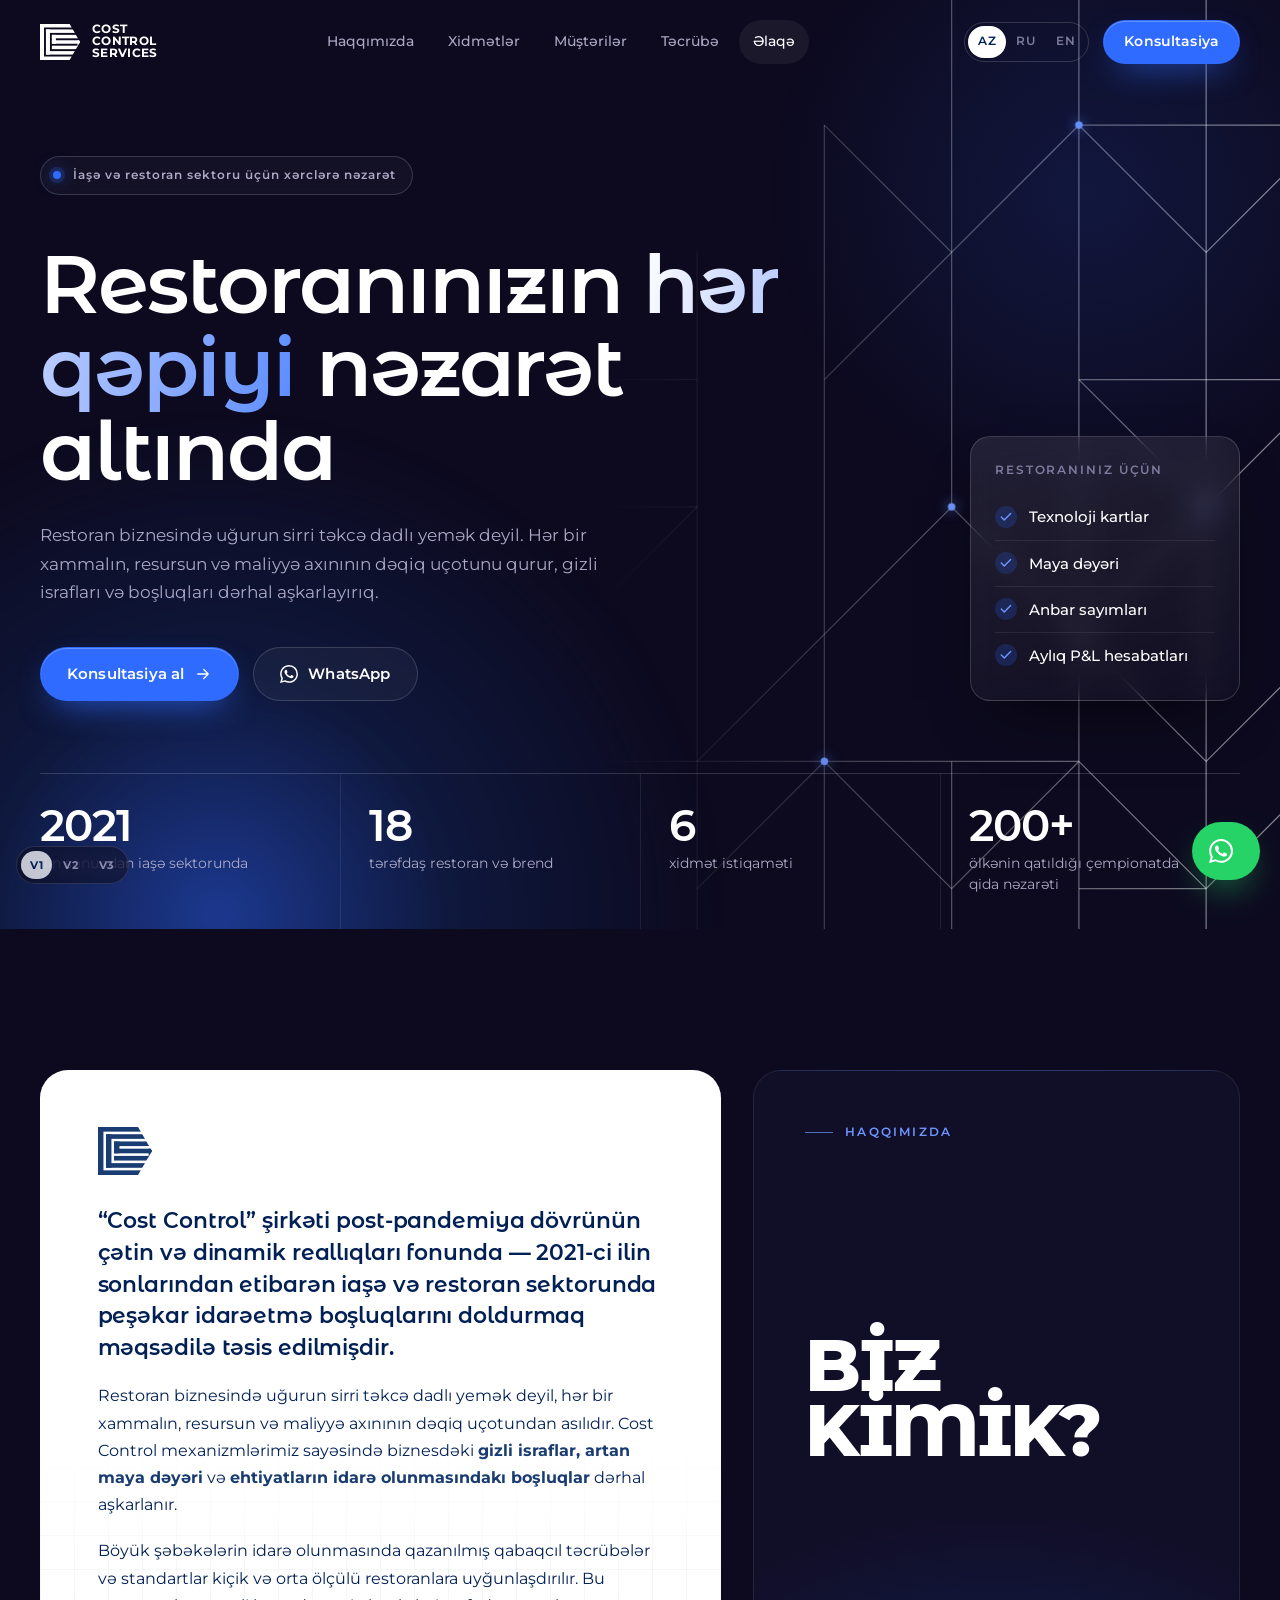
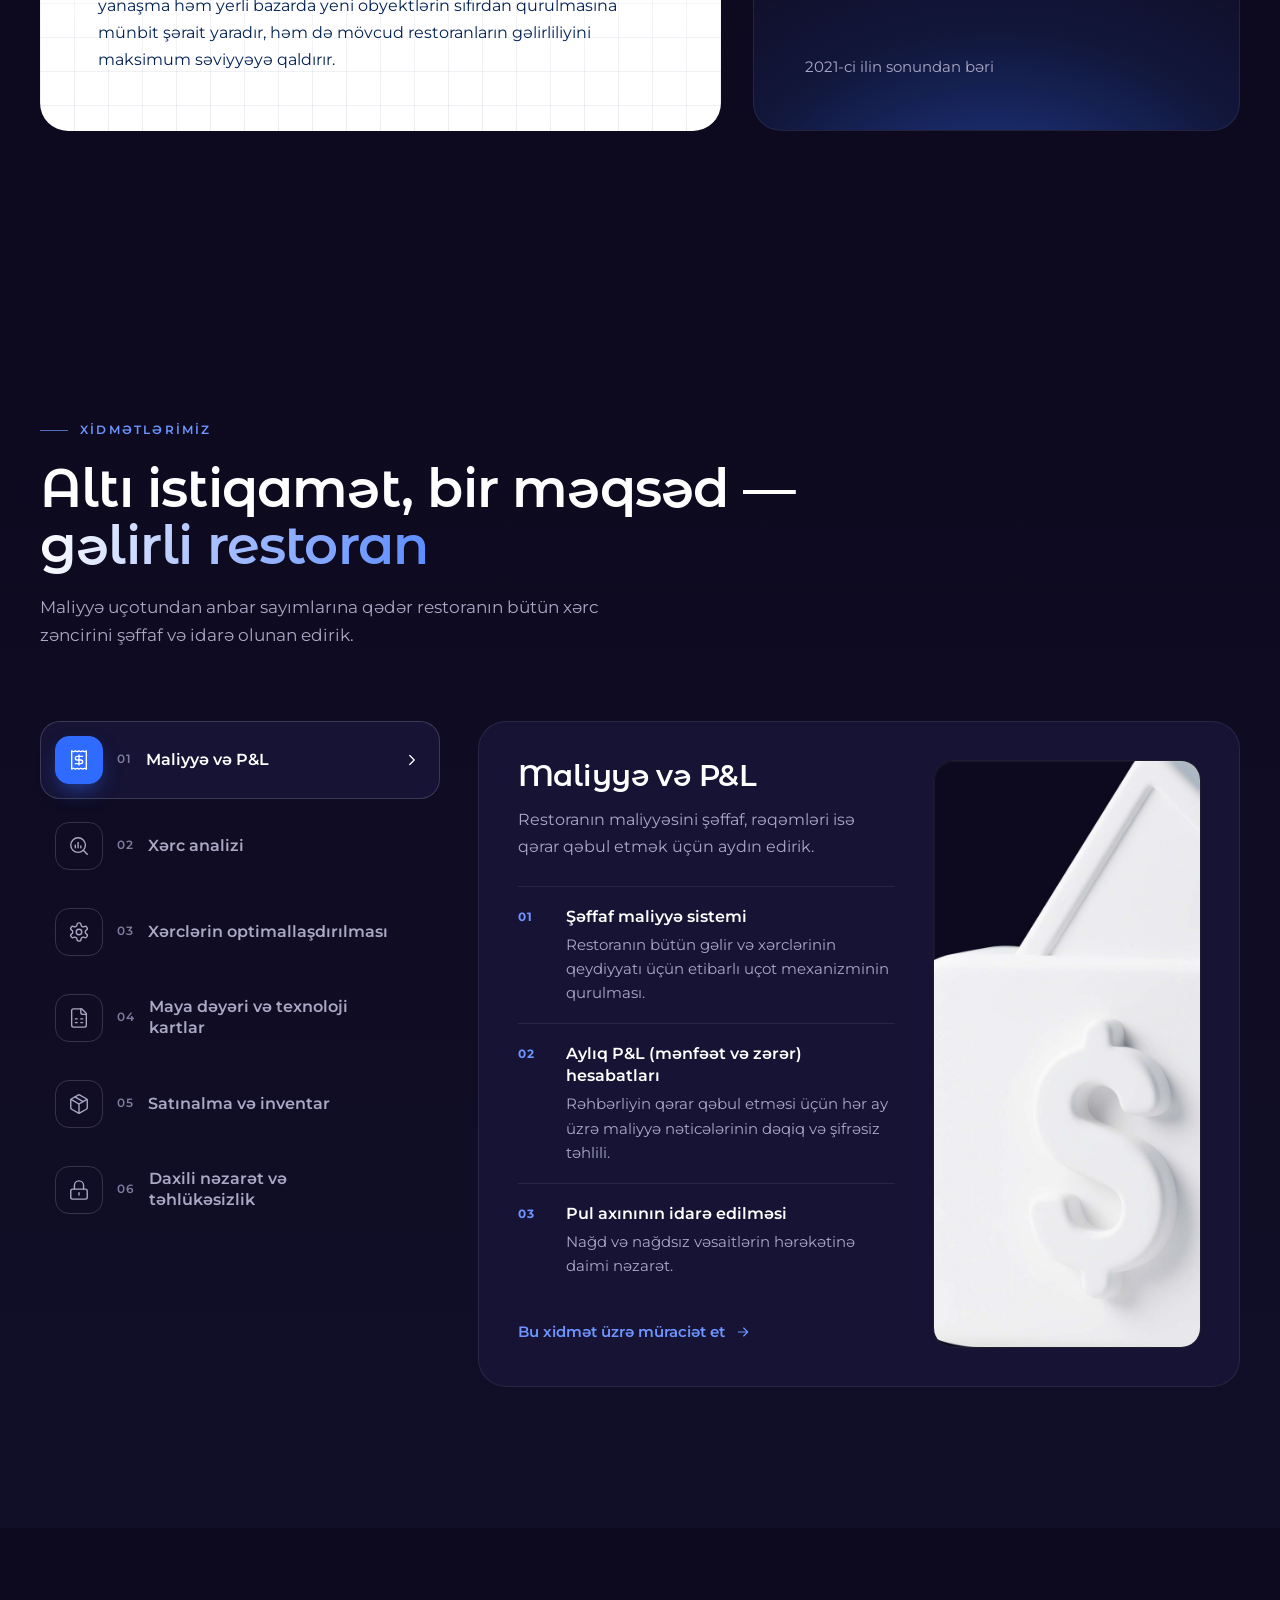
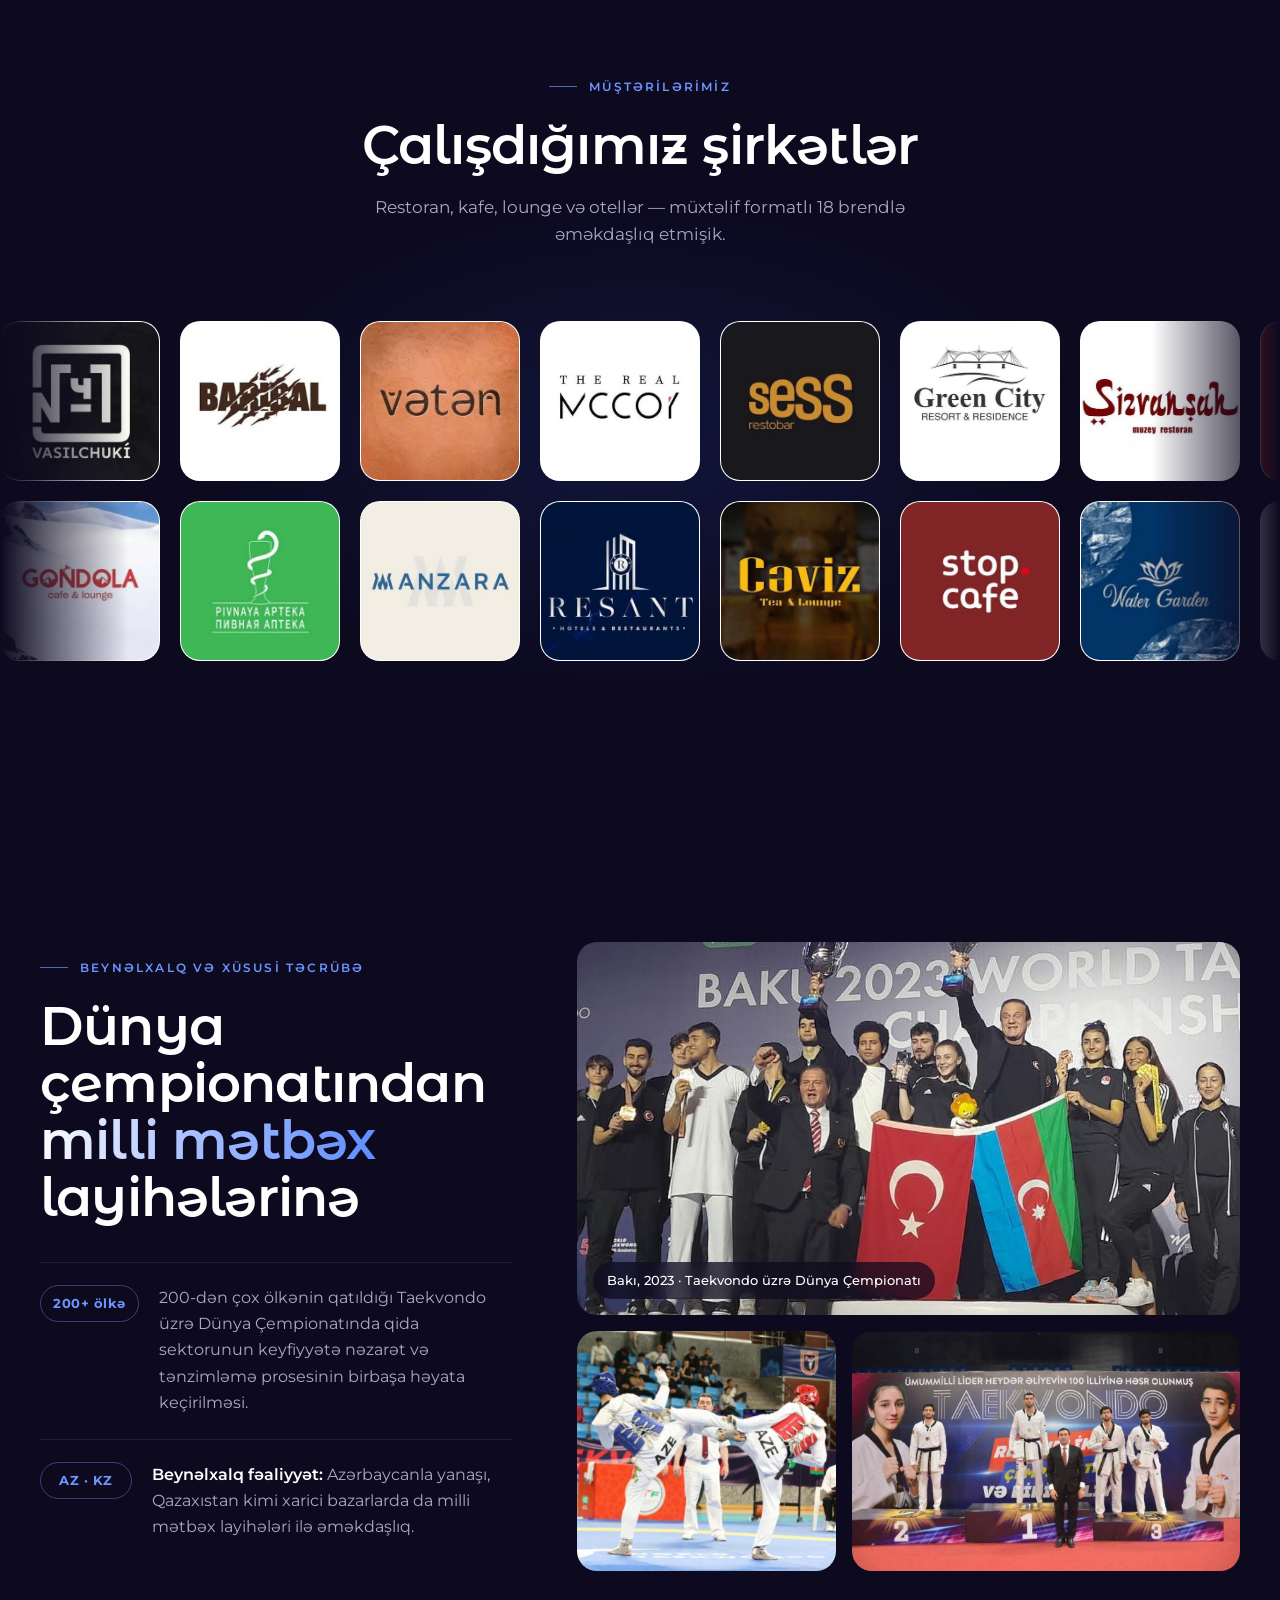
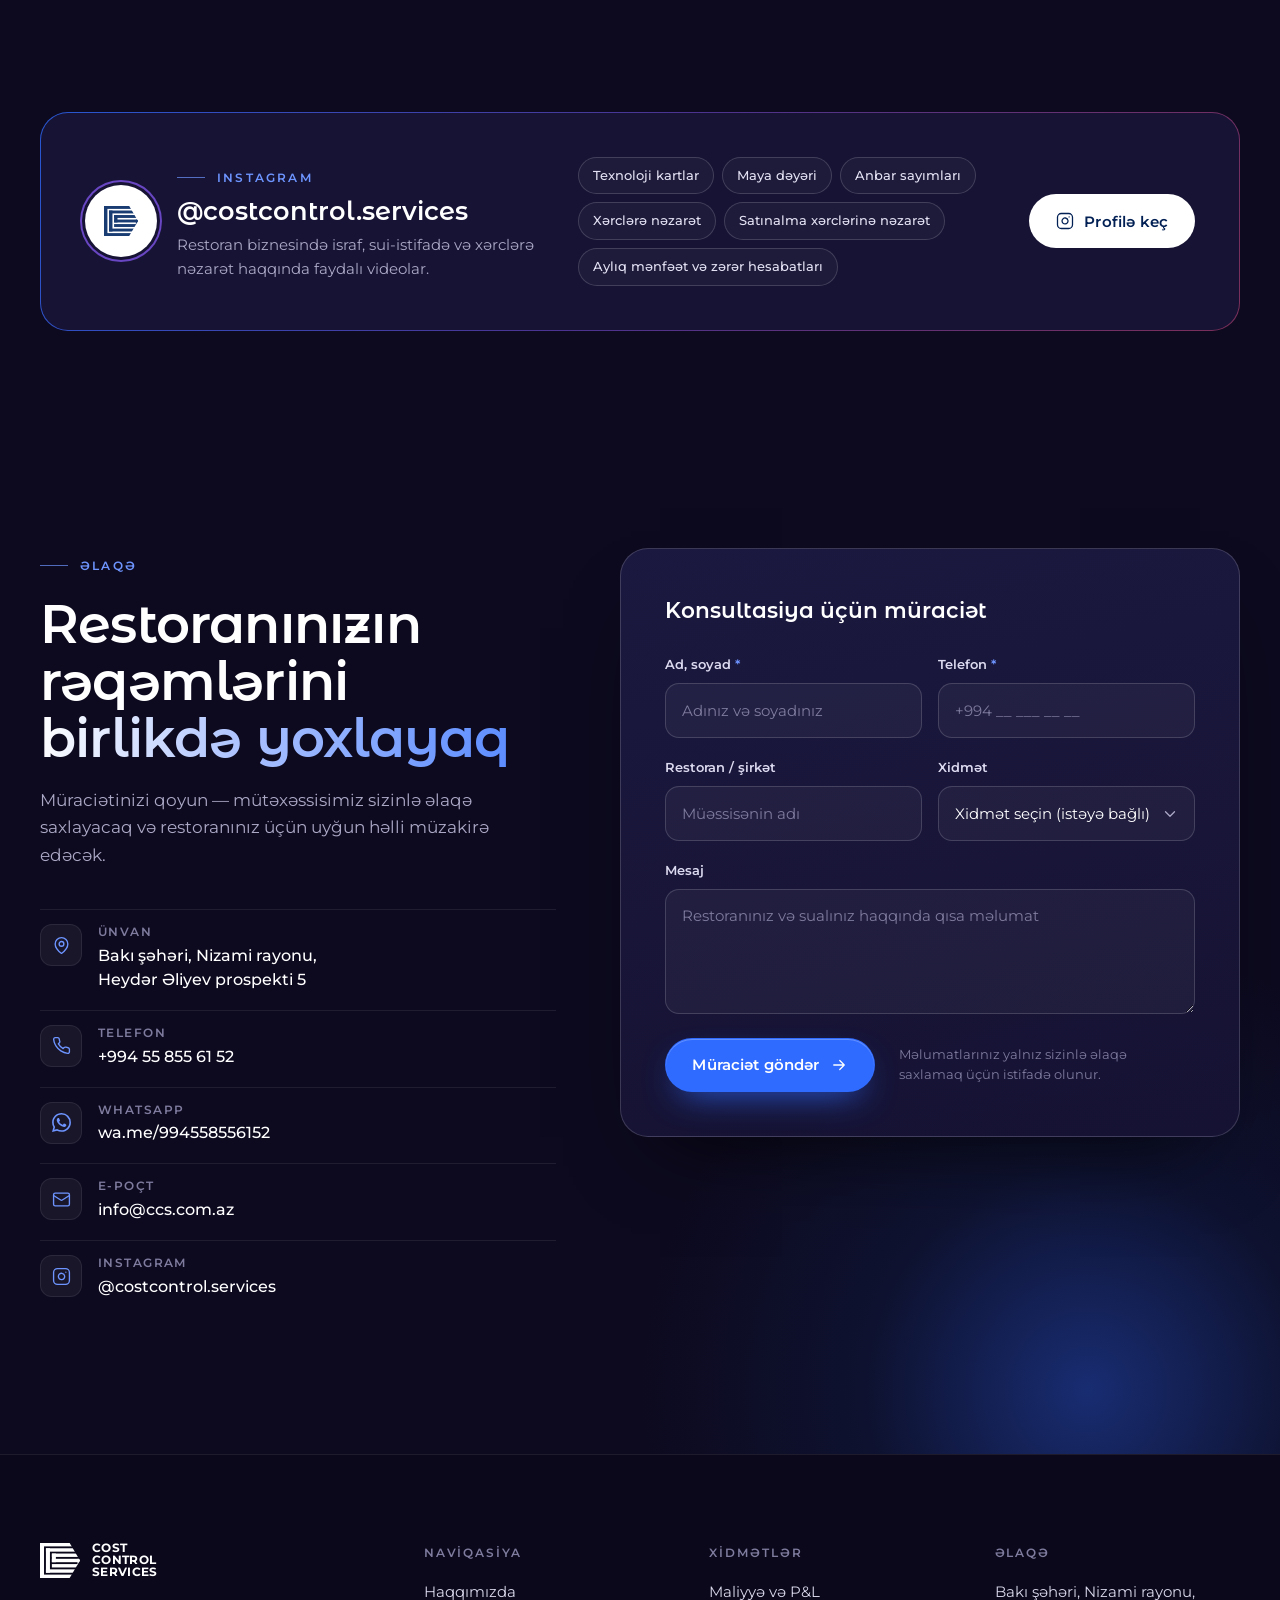
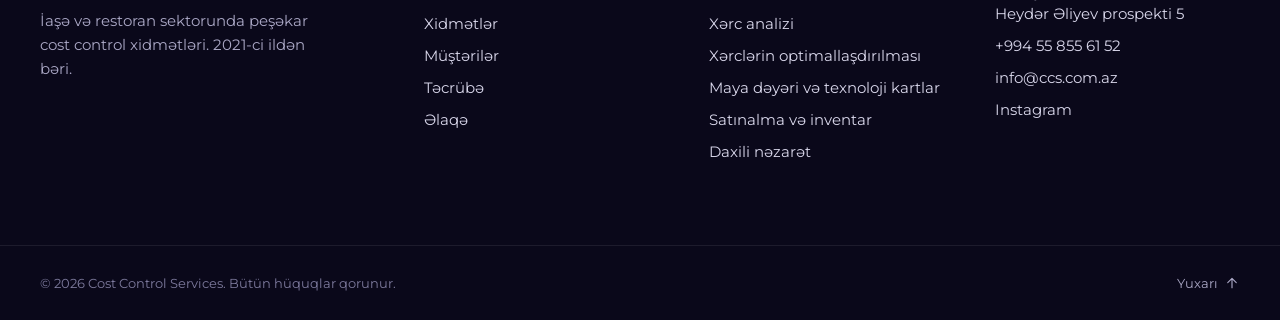
==== v1/index.html @ d1a49a1c "Add three homepage prototypes for Cost Control Services Static HTML/CSS/JS prototypes of the homepag" ====
<!doctype html>
<html lang="az">
<head>
  <meta charset="utf-8">
  <meta name="viewport" content="width=device-width, initial-scale=1">
  <title>Cost Control Services — restoranlar üçün xərclərə nəzarət | Bakı</title>
  <meta name="description" content="Cost Control Services — iaşə və restoran sektoru üçün maliyyə və P&amp;L, xərc analizi, maya dəyəri və texnoloji kartlar, satınalma, inventar və daxili nəzarət xidmətləri. Bakı.">
  <meta name="theme-color" content="#0D0A1F">
  <meta property="og:type" content="website">
  <meta property="og:title" content="Cost Control Services — restoranınızın hər qəpiyi nəzarət altında">
  <meta property="og:description" content="İaşə və restoran sektoru üçün peşəkar cost control: P&amp;L, maya dəyəri, texnoloji kartlar, anbar sayımları, daxili nəzarət.">
  <link rel="icon" href="../assets/img/favicon.svg" type="image/svg+xml">
  <link rel="preconnect" href="https://fonts.googleapis.com">
  <link rel="preconnect" href="https://fonts.gstatic.com" crossorigin>
  <link href="https://fonts.googleapis.com/css2?family=Montserrat+Alternates:wght@500;600;700;800&family=Montserrat:wght@400;500;600;700&display=swap" rel="stylesheet">
  <link rel="stylesheet" href="style.css">
  <script>document.documentElement.classList.add('js');</script>
</head>
<body>

<!-- ICON SPRITE -->
<svg class="sprite" aria-hidden="true" focusable="false">
  <symbol id="i-finance" viewBox="0 0 24 24"><path d="M4 2v20l2-1 2 1 2-1 2 1 2-1 2 1 2-1 2 1V2l-2 1-2-1-2 1-2-1-2 1-2-1-2 1Z"/><path d="M16 8h-6a2 2 0 1 0 0 4h4a2 2 0 1 1 0 4H8"/><path d="M12 17.5v-11"/></symbol>
  <symbol id="i-analysis" viewBox="0 0 24 24"><circle cx="11" cy="11" r="8"/><path d="m21 21-4.3-4.3"/><path d="M8 14v-3M11 14V8M14 14v-2"/></symbol>
  <symbol id="i-optimize" viewBox="0 0 24 24"><path d="M12.22 2h-.44a2 2 0 0 0-2 2v.18a2 2 0 0 1-1 1.73l-.43.25a2 2 0 0 1-2 0l-.15-.08a2 2 0 0 0-2.73.73l-.22.38a2 2 0 0 0 .73 2.73l.15.1a2 2 0 0 1 1 1.72v.51a2 2 0 0 1-1 1.74l-.15.09a2 2 0 0 0-.73 2.73l.22.38a2 2 0 0 0 2.73.73l.15-.08a2 2 0 0 1 2 0l.43.25a2 2 0 0 1 1 1.73V20a2 2 0 0 0 2 2h.44a2 2 0 0 0 2-2v-.18a2 2 0 0 1 1-1.73l.43-.25a2 2 0 0 1 2 0l.15.08a2 2 0 0 0 2.73-.73l.22-.39a2 2 0 0 0-.73-2.73l-.15-.08a2 2 0 0 1-1-1.74v-.5a2 2 0 0 1 1-1.74l.15-.09a2 2 0 0 0 .73-2.73l-.22-.38a2 2 0 0 0-2.73-.73l-.15.08a2 2 0 0 1-2 0l-.43-.25a2 2 0 0 1-1-1.73V4a2 2 0 0 0-2-2z"/><circle cx="12" cy="12" r="3"/></symbol>
  <symbol id="i-cost" viewBox="0 0 24 24"><path d="M15 2H6a2 2 0 0 0-2 2v16a2 2 0 0 0 2 2h12a2 2 0 0 0 2-2V7Z"/><path d="M14 2v4a2 2 0 0 0 2 2h4"/><path d="M8 13h2M14 13h2M8 17h2M14 17h2"/></symbol>
  <symbol id="i-inventory" viewBox="0 0 24 24"><path d="M11 21.73a2 2 0 0 0 2 0l7-4A2 2 0 0 0 21 16V8a2 2 0 0 0-1-1.73l-7-4a2 2 0 0 0-2 0l-7 4A2 2 0 0 0 3 8v8a2 2 0 0 0 1 1.73z"/><path d="M12 22V12"/><path d="m3.3 7 8.7 5 8.7-5"/><path d="m7.5 4.27 9 5.15"/></symbol>
  <symbol id="i-control" viewBox="0 0 24 24"><rect width="18" height="11" x="3" y="11" rx="2"/><path d="M7 11V7a5 5 0 0 1 10 0v4"/><path d="M12 15v2.5"/></symbol>
  <symbol id="i-arrow" viewBox="0 0 24 24"><path d="M5 12h14M13 6l6 6-6 6"/></symbol>
  <symbol id="i-arrow-ur" viewBox="0 0 24 24"><path d="M7 17 17 7M8 7h9v9"/></symbol>
  <symbol id="i-chevron" viewBox="0 0 24 24"><path d="m6 9 6 6 6-6"/></symbol>
  <symbol id="i-check" viewBox="0 0 24 24"><path d="M20 6 9 17l-5-5"/></symbol>
  <symbol id="i-phone" viewBox="0 0 24 24"><path d="M22 16.92v3a2 2 0 0 1-2.18 2 19.79 19.79 0 0 1-8.63-3.07 19.5 19.5 0 0 1-6-6 19.79 19.79 0 0 1-3.07-8.67A2 2 0 0 1 4.11 2h3a2 2 0 0 1 2 1.72 12.84 12.84 0 0 0 .7 2.81 2 2 0 0 1-.45 2.11L8.09 9.91a16 16 0 0 0 6 6l1.27-1.27a2 2 0 0 1 2.11-.45 12.84 12.84 0 0 0 2.81.7A2 2 0 0 1 22 16.92z"/></symbol>
  <symbol id="i-mail" viewBox="0 0 24 24"><rect width="20" height="16" x="2" y="4" rx="2"/><path d="m22 7-8.97 5.7a1.94 1.94 0 0 1-2.06 0L2 7"/></symbol>
  <symbol id="i-pin" viewBox="0 0 24 24"><path d="M20 10c0 6-8 12-8 12s-8-6-8-12a8 8 0 0 1 16 0Z"/><circle cx="12" cy="10" r="3"/></symbol>
  <symbol id="i-instagram" viewBox="0 0 24 24"><rect width="20" height="20" x="2" y="2" rx="5"/><path d="M16 11.37A4 4 0 1 1 12.63 8 4 4 0 0 1 16 11.37z"/><path d="M17.5 6.5h.01"/></symbol>
  <symbol id="i-whatsapp" viewBox="0 0 24 24"><path d="M17.472 14.382c-.297-.149-1.758-.867-2.03-.967-.273-.099-.471-.148-.67.15-.197.297-.767.966-.94 1.164-.173.199-.347.223-.644.075-.297-.15-1.255-.463-2.39-1.475-.883-.788-1.48-1.761-1.653-2.059-.173-.297-.018-.458.13-.606.134-.133.298-.347.446-.52.149-.174.198-.298.298-.497.099-.198.05-.371-.025-.52-.075-.149-.669-1.612-.916-2.207-.242-.579-.487-.5-.669-.51-.173-.008-.371-.01-.57-.01-.198 0-.52.074-.792.372-.272.297-1.04 1.016-1.04 2.479 0 1.462 1.065 2.875 1.213 3.074.149.198 2.096 3.2 5.077 4.487.709.306 1.262.489 1.694.625.712.227 1.36.195 1.871.118.571-.085 1.758-.719 2.006-1.413.248-.694.248-1.289.173-1.413-.074-.124-.272-.198-.57-.347m-5.421 7.403h-.004a9.87 9.87 0 0 1-5.031-1.378l-.361-.214-3.741.982.998-3.648-.235-.374a9.86 9.86 0 0 1-1.51-5.26c.001-5.45 4.436-9.884 9.888-9.884 2.64 0 5.122 1.03 6.988 2.898a9.825 9.825 0 0 1 2.893 6.994c-.003 5.45-4.437 9.884-9.885 9.884m8.413-18.297A11.815 11.815 0 0 0 12.05 0C5.495 0 .16 5.335.157 11.892c0 2.096.547 4.142 1.588 5.945L.057 24l6.305-1.654a11.882 11.882 0 0 0 5.683 1.448h.005c6.554 0 11.89-5.335 11.893-11.893a11.821 11.821 0 0 0-3.48-8.413Z"/></symbol>
</svg>

<a class="skip-link" href="#main">Məzmuna keç</a>

<!-- SECTION: header -->
<header class="header" data-header>
  <div class="container header__inner">
    <a class="brand" href="#top" aria-label="Cost Control Services — ana səhifə">
      <img class="brand__mark" src="../assets/img/logo-mark-white.svg" alt="" width="40" height="36">
      <span class="brand__text" lang="en">Cost<br>Control<br>Services</span>
    </a>

    <nav class="nav" id="site-nav" aria-label="Əsas menyu">
      <ul class="nav__list">
        <li><a class="nav__link" href="#haqqimizda">Haqqımızda</a></li>
        <li><a class="nav__link" href="#xidmetler">Xidmətlər</a></li>
        <li><a class="nav__link" href="#musteriler">Müştərilər</a></li>
        <li><a class="nav__link" href="#tecrube">Təcrübə</a></li>
        <li><a class="nav__link" href="#elaqe">Əlaqə</a></li>
      </ul>
      <div class="nav__extra">
        <div class="lang" role="group" aria-label="Dil seçimi">
          <button type="button" class="lang__btn is-active" aria-pressed="true">AZ</button>
          <button type="button" class="lang__btn" aria-pressed="false" title="Tezliklə">RU</button>
          <button type="button" class="lang__btn" aria-pressed="false" title="Tezliklə">EN</button>
        </div>
        <a class="nav__contact" href="tel:+994558556152"><svg class="icon"><use href="#i-phone"/></svg>+994 55 855 61 52</a>
        <a class="btn btn--primary btn--block" href="#elaqe">Konsultasiya al</a>
      </div>
    </nav>

    <div class="header__actions">
      <div class="lang lang--header" role="group" aria-label="Dil seçimi">
        <button type="button" class="lang__btn is-active" aria-pressed="true">AZ</button>
        <button type="button" class="lang__btn" aria-pressed="false" title="Tezliklə">RU</button>
        <button type="button" class="lang__btn" aria-pressed="false" title="Tezliklə">EN</button>
      </div>
      <a class="btn btn--primary btn--sm header__cta" href="#elaqe">Konsultasiya</a>
      <button class="burger" type="button" aria-expanded="false" aria-controls="site-nav" aria-label="Menyunu aç" data-burger>
        <span></span><span></span>
      </button>
    </div>
  </div>
</header>

<main id="main">

  <!-- SECTION: hero -->
  <section class="hero" id="top">
    <div class="hero__glow" aria-hidden="true"></div>

    <svg class="hero__art" viewBox="0 0 700 1000" preserveAspectRatio="xMaxYMid slice" aria-hidden="true" focusable="false">
      <defs>
        <linearGradient id="hero-stroke" gradientUnits="userSpaceOnUse" x1="0" y1="0" x2="700" y2="0">
          <stop offset="0" stop-color="#fff" stop-opacity="0"/>
          <stop offset=".3" stop-color="#fff" stop-opacity=".16"/>
          <stop offset="1" stop-color="#fff" stop-opacity=".5"/>
        </linearGradient>
      </defs>
      <g class="hero__lines" fill="none" stroke="url(#hero-stroke)" stroke-width="1.2">
        <path pathLength="1" style="--d:.05s" d="M150 300V1000"/>
        <path pathLength="1" style="--d:.15s" d="M270 180V1000"/>
        <path pathLength="1" style="--d:.25s" d="M390 60V540"/>
        <path pathLength="1" style="--d:.35s" d="M390 780V1000"/>
        <path pathLength="1" style="--d:.1s" d="M510 0V1000"/>
        <path pathLength="1" style="--d:.2s" d="M630 0V1000"/>
        <path pathLength="1" style="--d:.6s" d="M40 420H150"/>
        <path pathLength="1" style="--d:.7s" d="M10 540H150"/>
        <path pathLength="1" style="--d:.5s" d="M0 780H510"/>
        <path pathLength="1" style="--d:.55s" d="M510 180H700"/>
        <path pathLength="1" style="--d:.65s" d="M510 420H700"/>
        <path pathLength="1" style="--d:.45s" d="M390 60H700"/>
        <path pathLength="1" style="--d:.75s" d="M510 900H630"/>
        <path pathLength="1" style="--d:.8s" d="M150 780L390 540L510 660"/>
        <path pathLength="1" style="--d:.9s" d="M270 420L510 180L630 300L700 230"/>
        <path pathLength="1" style="--d:1s" d="M270 180L390 300"/>
        <path pathLength="1" style="--d:1.05s" d="M150 540L0 690"/>
        <path pathLength="1" style="--d:1.1s" d="M150 900L270 780L390 900L510 780L630 900L700 830"/>
        <path pathLength="1" style="--d:1.15s" d="M510 420L630 540L700 470"/>
        <path pathLength="1" style="--d:1.2s" d="M510 660L630 780L700 710"/>
        <path pathLength="1" style="--d:1.25s" d="M630 540L510 660"/>
      </g>
      <g class="hero__nodes">
        <circle cx="390" cy="540" r="3.5"/>
        <circle cx="510" cy="180" r="3.5"/>
        <circle cx="270" cy="780" r="3.5"/>
        <circle cx="630" cy="540" r="3.5"/>
      </g>
    </svg>

    <div class="container hero__inner">
      <div class="hero__content">
        <p class="eyebrow eyebrow--pill" data-reveal><span class="dot" aria-hidden="true"></span>İaşə və restoran sektoru üçün xərclərə nəzarət</p>
        <h1 class="hero__title" data-reveal style="--delay:.08s">Restoranınızın <span class="hl">hər qəpiyi</span> nəzarət altında</h1>
        <p class="hero__lead" data-reveal style="--delay:.16s">Restoran biznesində uğurun sirri təkcə dadlı yemək deyil. Hər bir xammalın, resursun və maliyyə axınının dəqiq uçotunu qurur, gizli israfları və boşluqları dərhal aşkarlayırıq.</p>
        <div class="hero__actions" data-reveal style="--delay:.24s">
          <a class="btn btn--primary" href="#elaqe">Konsultasiya al <svg class="icon"><use href="#i-arrow"/></svg></a>
          <a class="btn btn--ghost" href="https://wa.me/994558556152?text=Salam!%20Cost%20Control%20xidm%C9%99tl%C9%99ri%20il%C9%99%20maraqlan%C4%B1ram." target="_blank" rel="noopener"><svg class="icon icon--fill"><use href="#i-whatsapp"/></svg>WhatsApp</a>
        </div>
      </div>

      <aside class="hero__card" data-reveal style="--delay:.4s" aria-label="Əsas xidmətlər">
        <p class="hero__card-title">Restoranınız üçün</p>
        <ul class="hero__card-list">
          <li><svg class="icon"><use href="#i-check"/></svg>Texnoloji kartlar</li>
          <li><svg class="icon"><use href="#i-check"/></svg>Maya dəyəri</li>
          <li><svg class="icon"><use href="#i-check"/></svg>Anbar sayımları</li>
          <li><svg class="icon"><use href="#i-check"/></svg>Aylıq P&amp;L hesabatları</li>
        </ul>
      </aside>
    </div>

    <!-- SECTION: facts -->
    <div class="container">
      <dl class="facts" data-reveal>
        <div class="facts__item">
          <dt class="facts__num">2021</dt>
          <dd class="facts__label">ilin sonundan iaşə sektorunda</dd>
        </div>
        <div class="facts__item">
          <dt class="facts__num"><span data-count="18">18</span></dt>
          <dd class="facts__label">tərəfdaş restoran və brend</dd>
        </div>
        <div class="facts__item">
          <dt class="facts__num"><span data-count="6">6</span></dt>
          <dd class="facts__label">xidmət istiqaməti</dd>
        </div>
        <div class="facts__item">
          <dt class="facts__num"><span data-count="200">200</span>+</dt>
          <dd class="facts__label">ölkənin qatıldığı çempionatda qida nəzarəti</dd>
        </div>
      </dl>
    </div>
  </section>

  <!-- SECTION: about -->
  <section class="about section" id="haqqimizda">
    <div class="container about__grid">
      <div class="about__title" data-reveal>
        <p class="eyebrow">Haqqımızda</p>
        <h2 class="about__heading"><span>Biz</span> <span>kimik?</span></h2>
        <p class="about__since">2021-ci ilin sonundan bəri</p>
      </div>
      <div class="about__panel" data-reveal style="--delay:.1s">
        <img class="about__mark" src="../assets/img/logo-mark.svg" alt="" width="54" height="48" loading="lazy">
        <p class="about__lead">“Cost Control” şirkəti post-pandemiya dövrünün çətin və dinamik reallıqları fonunda — 2021-ci ilin sonlarından etibarən iaşə və restoran sektorunda peşəkar idarəetmə boşluqlarını doldurmaq məqsədilə təsis edilmişdir.</p>
        <p>Restoran biznesində uğurun sirri təkcə dadlı yemək deyil, hər bir xammalın, resursun və maliyyə axınının dəqiq uçotundan asılıdır. Cost Control mexanizmlərimiz sayəsində biznesdəki <strong>gizli israflar, artan maya dəyəri</strong> və <strong>ehtiyatların idarə olunmasındakı boşluqlar</strong> dərhal aşkarlanır.</p>
        <p>Böyük şəbəkələrin idarə olunmasında qazanılmış qabaqcıl təcrübələr və standartlar kiçik və orta ölçülü restoranlara uyğunlaşdırılır. Bu yanaşma həm yerli bazarda yeni obyektlərin sıfırdan qurulmasına münbit şərait yaradır, həm də mövcud restoranların gəlirliliyini maksimum səviyyəyə qaldırır.</p>
      </div>
    </div>
  </section>

  <!-- SECTION: services -->
  <section class="services section" id="xidmetler">
    <div class="container">
      <header class="section-head" data-reveal>
        <p class="eyebrow">Xidmətlərimiz</p>
        <h2 class="section-title">Altı istiqamət, bir məqsəd — <span class="hl">gəlirli restoran</span></h2>
        <p class="section-lead">Maliyyə uçotundan anbar sayımlarına qədər restoranın bütün xərc zəncirini şəffaf və idarə olunan edirik.</p>
      </header>

      <div class="svc" data-svc data-reveal>

        <button class="svc__tab" type="button" id="svc-tab-1" aria-expanded="true" aria-controls="svc-panel-1">
          <span class="svc__icon"><svg class="icon"><use href="#i-finance"/></svg></span>
          <span class="svc__num">01</span>
          <span class="svc__name">Maliyyə və P&amp;L</span>
          <svg class="icon svc__chev"><use href="#i-chevron"/></svg>
        </button>
        <div class="svc__panel is-open" id="svc-panel-1" role="region" aria-labelledby="svc-tab-1">
          <div class="svc__body">
            <h3 class="svc__title">Maliyyə və P&amp;L</h3>
            <p class="svc__intro">Restoranın maliyyəsini şəffaf, rəqəmləri isə qərar qəbul etmək üçün aydın edirik.</p>
            <ol class="svc__points">
              <li><h4>Şəffaf maliyyə sistemi</h4><p>Restoranın bütün gəlir və xərclərinin qeydiyyatı üçün etibarlı uçot mexanizminin qurulması.</p></li>
              <li><h4>Aylıq P&amp;L (mənfəət və zərər) hesabatları</h4><p>Rəhbərliyin qərar qəbul etməsi üçün hər ay üzrə maliyyə nəticələrinin dəqiq və şifrəsiz təhlili.</p></li>
              <li><h4>Pul axınının idarə edilməsi</h4><p>Nağd və nağdsız vəsaitlərin hərəkətinə daimi nəzarət.</p></li>
            </ol>
            <a class="link-arrow" href="#elaqe" data-service="Maliyyə və P&amp;L">Bu xidmət üzrə müraciət et <svg class="icon"><use href="#i-arrow"/></svg></a>
          </div>
          <figure class="svc__media svc__media--dark"><img src="../assets/img/render/wallet.jpg" alt="Dollar işarəli ağ pul kisəsi — maliyyə uçotu" loading="lazy" width="900" height="1354" style="object-position:50% 62%"></figure>
        </div>

        <button class="svc__tab" type="button" id="svc-tab-2" aria-expanded="false" aria-controls="svc-panel-2">
          <span class="svc__icon"><svg class="icon"><use href="#i-analysis"/></svg></span>
          <span class="svc__num">02</span>
          <span class="svc__name">Xərc analizi</span>
          <svg class="icon svc__chev"><use href="#i-chevron"/></svg>
        </button>
        <div class="svc__panel" id="svc-panel-2" role="region" aria-labelledby="svc-tab-2">
          <div class="svc__body">
            <h3 class="svc__title">Xərc analizi</h3>
            <p class="svc__intro">Hər qəpiyin hara getdiyini görürük — gizli itkilərdən xərclərin effektivliyinə qədər.</p>
            <ol class="svc__points">
              <li><h4>İtkilərin aşkar edilməsi</h4><p>Proseslərdə və ya mətbəxdə baş verən gizli israf və artıq xərclərin müəyyənləşdirilməsi.</p></li>
              <li><h4>Xərclərin izlənməsi</h4><p>Biznesə daxil olan hər bir qəpiyin hara xərcləndiyinin şəffaf şəkildə auditi və hesabatı.</p></li>
              <li><h4>Effektivlik təhlili</h4><p>Xərclərin real nəticə verib-vermədiyinin qiymətləndirilməsi.</p></li>
            </ol>
            <a class="link-arrow" href="#elaqe" data-service="Xərc analizi">Bu xidmət üzrə müraciət et <svg class="icon"><use href="#i-arrow"/></svg></a>
          </div>
          <figure class="svc__media svc__media--light"><img src="../assets/img/render/chart.jpg" alt="Sütunlu qrafik üzərində böyüdücü şüşə — xərc analizi" loading="lazy" width="800" height="947"></figure>
        </div>

        <button class="svc__tab" type="button" id="svc-tab-3" aria-expanded="false" aria-controls="svc-panel-3">
          <span class="svc__icon"><svg class="icon"><use href="#i-optimize"/></svg></span>
          <span class="svc__num">03</span>
          <span class="svc__name">Xərclərin optimallaşdırılması</span>
          <svg class="icon svc__chev"><use href="#i-chevron"/></svg>
        </button>
        <div class="svc__panel" id="svc-panel-3" role="region" aria-labelledby="svc-tab-3">
          <div class="svc__body">
            <h3 class="svc__title">Xərclərin optimallaşdırılması</h3>
            <p class="svc__intro">Keyfiyyəti qoruyaraq xərcləri təchizat, ştat və kommunal səviyyəsində tənzimləyirik.</p>
            <ol class="svc__points">
              <li><h4>Bazar xərclərinin tənzimlənməsi</h4><p>Təchizatçı qiymətlərinin bazar dəyərinə uyğunlaşdırılması və sərfəli şərtlərin əldə olunması.</p></li>
              <li><h4>Əməkhaqqı fondunun optimallaşdırılması</h4><p>Ştat cədvəlinin iş yükünə uyğun şəkildə düzgün qurulması.</p></li>
              <li><h4>Kommunal və digər xərclər</h4><p>İdarəetmə xərclərinin minimuma endirilməsi üçün qənaət tədbirlərinin görülməsi.</p></li>
            </ol>
            <a class="link-arrow" href="#elaqe" data-service="Xərclərin optimallaşdırılması">Bu xidmət üzrə müraciət et <svg class="icon"><use href="#i-arrow"/></svg></a>
          </div>
          <figure class="svc__media svc__media--dark svc__media--bottom"><img src="../assets/img/render/gear.jpg" alt="Metal dişli çarx — proseslərin optimallaşdırılması" loading="lazy" width="1200" height="379"></figure>
        </div>

        <button class="svc__tab" type="button" id="svc-tab-4" aria-expanded="false" aria-controls="svc-panel-4">
          <span class="svc__icon"><svg class="icon"><use href="#i-cost"/></svg></span>
          <span class="svc__num">04</span>
          <span class="svc__name">Maya dəyəri və texnoloji kartlar</span>
          <svg class="icon svc__chev"><use href="#i-chevron"/></svg>
        </button>
        <div class="svc__panel" id="svc-panel-4" role="region" aria-labelledby="svc-tab-4">
          <div class="svc__body">
            <h3 class="svc__title">Maya dəyəri və texnoloji kartlar</h3>
            <p class="svc__intro">Hər yeməyin real maya dəyərini bilir, qiymət siyasətini buna uyğun qururuq.</p>
            <ol class="svc__points">
              <li><h4>Texnoloji kartların hazırlanması</h4><p>Hər bir yemək və içki üçün tərkib hissələrinin dəqiq reseptura ilə sistemə işlənməsi.</p></li>
              <li><h4>Maya dəyərinin hesablanması</h4><p>Xammal qiymətlərindəki dəyişikliklərin məhsulun maya dəyərinə təsirinin dərhal izlənilməsi.</p></li>
              <li><h4>Satış qiymətlərinin tənzimlənməsi</h4><p>Optimal qazanc marjasını təmin etmək üçün qiymət siyasətinin qurulması.</p></li>
            </ol>
            <a class="link-arrow" href="#elaqe" data-service="Maya dəyəri və texnoloji kartlar">Bu xidmət üzrə müraciət et <svg class="icon"><use href="#i-arrow"/></svg></a>
          </div>
          <figure class="svc__media svc__media--light"><img src="../assets/img/render/document.jpg" alt="Mavi fonda sənəd — texnoloji kart" loading="lazy" width="760" height="1035"></figure>
        </div>

        <button class="svc__tab" type="button" id="svc-tab-5" aria-expanded="false" aria-controls="svc-panel-5">
          <span class="svc__icon"><svg class="icon"><use href="#i-inventory"/></svg></span>
          <span class="svc__num">05</span>
          <span class="svc__name">Satınalma və inventar</span>
          <svg class="icon svc__chev"><use href="#i-chevron"/></svg>
        </button>
        <div class="svc__panel" id="svc-panel-5" role="region" aria-labelledby="svc-tab-5">
          <div class="svc__body">
            <h3 class="svc__title">Satınalma və inventar</h3>
            <p class="svc__intro">Sərfəli təchizat, dəqiq sayım və sağlam anbar dövriyyəsi.</p>
            <ol class="svc__points">
              <li><h4>Sərfəli təchizat</h4><p>Keyfiyyətdən ödün vermədən ən optimal satınalma şərtlərinin yaradılması.</p></li>
              <li><h4>Aylıq peşəkar sayımlar</h4><p>Anbarda olan məhsulların dəqiq inventarizasiyası və qalıqların yoxlanılması.</p></li>
              <li><h4>Artıq ehtiyatların qarşısının alınması</h4><p>Məhsulların xarab olma riskini azaltmaq üçün anbar dövriyyəsinin idarə edilməsi.</p></li>
            </ol>
            <a class="link-arrow" href="#elaqe" data-service="Satınalma və inventar">Bu xidmət üzrə müraciət et <svg class="icon"><use href="#i-arrow"/></svg></a>
          </div>
          <figure class="svc__media svc__media--dark"><img src="../assets/img/render/box.jpg" alt="Ağ karton qutu — anbar və inventar" loading="lazy" width="800" height="834"></figure>
        </div>

        <button class="svc__tab" type="button" id="svc-tab-6" aria-expanded="false" aria-controls="svc-panel-6">
          <span class="svc__icon"><svg class="icon"><use href="#i-control"/></svg></span>
          <span class="svc__num">06</span>
          <span class="svc__name">Daxili nəzarət və təhlükəsizlik</span>
          <svg class="icon svc__chev"><use href="#i-chevron"/></svg>
        </button>
        <div class="svc__panel" id="svc-panel-6" role="region" aria-labelledby="svc-tab-6">
          <div class="svc__body">
            <h3 class="svc__title">Daxili nəzarət və təhlükəsizlik</h3>
            <p class="svc__intro">Səlahiyyətləri bölüşdürür, sui-istifadəni erkən mərhələdə aşkarlayırıq.</p>
            <ol class="svc__points">
              <li><h4>Səlahiyyət bölgüsü</h4><p>İşçi heyəti arasında vəzifə öhdəliklərinin dəqiq bölüşdürülməsi.</p></li>
              <li><h4>Sui-istifadənin qarşısının alınması</h4><p>Müəssisədə yarana biləcək oğurluq və ya maliyyə pozuntularının erkən mərhələdə aşkarlanması və aradan qaldırılması.</p></li>
              <li><h4>Nəzarət mexanizmləri</h4><p>Gündəlik əməliyyatların audit olunması.</p></li>
            </ol>
            <a class="link-arrow" href="#elaqe" data-service="Daxili nəzarət və təhlükəsizlik">Bu xidmət üzrə müraciət et <svg class="icon"><use href="#i-arrow"/></svg></a>
          </div>
          <figure class="svc__media svc__media--light"><img src="../assets/img/render/lock.jpg" alt="Şəffaf qoruyucu içində qıfıl — daxili nəzarət" loading="lazy" width="640" height="1102"></figure>
        </div>

      </div>
    </div>
  </section>

  <!-- SECTION: clients -->
  <section class="clients section" id="musteriler">
    <div class="container">
      <header class="section-head section-head--center" data-reveal>
        <p class="eyebrow">Müştərilərimiz</p>
        <h2 class="section-title">Çalışdığımız şirkətlər</h2>
        <p class="section-lead">Restoran, kafe, lounge və otellər — müxtəlif formatlı 18 brendlə əməkdaşlıq etmişik.</p>
      </header>
    </div>

    <div class="marquee" data-reveal>
      <div class="marquee__row">
        <ul class="marquee__track">
          <li class="logo-tile"><img src="../assets/img/clients/vasilchuki.jpg" alt="Vasilchuki" title="Vasilchuki" width="150" height="150" loading="lazy"></li>
          <li class="logo-tile logo-tile--contain"><img src="../assets/img/clients/baribal.jpg" alt="Baribal" title="Baribal" width="150" height="150" loading="lazy"></li>
          <li class="logo-tile"><img src="../assets/img/clients/vatan.jpg" alt="Vətən" title="Vətən" width="150" height="150" loading="lazy"></li>
          <li class="logo-tile logo-tile--contain"><img src="../assets/img/clients/the-real-mccoy.jpg" alt="The Real McCoy" title="The Real McCoy" width="150" height="150" loading="lazy"></li>
          <li class="logo-tile"><img src="../assets/img/clients/sess.jpg" alt="Sess restobar" title="Sess restobar" width="150" height="150" loading="lazy"></li>
          <li class="logo-tile"><img src="../assets/img/clients/green-city.jpg" alt="Green City Resort &amp; Residence" title="Green City Resort &amp; Residence" width="150" height="150" loading="lazy"></li>
          <li class="logo-tile"><img src="../assets/img/clients/sirvansah.jpg" alt="Şirvanşah muzey restoran" title="Şirvanşah muzey restoran" width="150" height="150" loading="lazy"></li>
          <li class="logo-tile"><img src="../assets/img/clients/monkey-pub.jpg" alt="Monkey Pub" title="Monkey Pub" width="150" height="150" loading="lazy"></li>
          <li class="logo-tile"><img src="../assets/img/clients/xari-bulbul.jpg" alt="Xarı Bülbül" title="Xarı Bülbül" width="150" height="150" loading="lazy"></li>
        </ul>
      </div>
      <div class="marquee__row marquee__row--reverse">
        <ul class="marquee__track">
          <li class="logo-tile"><img src="../assets/img/clients/gondola.jpg" alt="Gondola cafe &amp; lounge" title="Gondola cafe &amp; lounge" width="150" height="150" loading="lazy"></li>
          <li class="logo-tile"><img src="../assets/img/clients/pivnaya-apteka.jpg" alt="Pivnaya Apteka" title="Pivnaya Apteka" width="150" height="150" loading="lazy"></li>
          <li class="logo-tile"><img src="../assets/img/clients/manzara.jpg" alt="Manzara" title="Manzara" width="150" height="150" loading="lazy"></li>
          <li class="logo-tile"><img src="../assets/img/clients/resant.jpg" alt="Resant Hotels &amp; Restaurants" title="Resant Hotels &amp; Restaurants" width="150" height="150" loading="lazy"></li>
          <li class="logo-tile"><img src="../assets/img/clients/caviz.jpg" alt="Cəviz Tea &amp; Lounge" title="Cəviz Tea &amp; Lounge" width="150" height="150" loading="lazy"></li>
          <li class="logo-tile"><img src="../assets/img/clients/stop-cafe.jpg" alt="Stop Cafe" title="Stop Cafe" width="150" height="150" loading="lazy"></li>
          <li class="logo-tile"><img src="../assets/img/clients/water-garden.jpg" alt="Water Garden" title="Water Garden" width="150" height="150" loading="lazy"></li>
          <li class="logo-tile"><img src="../assets/img/clients/lupin-coffee.jpg" alt="Lupin Coffee" title="Lupin Coffee" width="150" height="150" loading="lazy"></li>
          <li class="logo-tile logo-tile--contain"><img src="../assets/img/clients/best-place.jpg" alt="Best Place Baku" title="Best Place Baku" width="150" height="150" loading="lazy"></li>
        </ul>
      </div>
    </div>
  </section>

  <!-- SECTION: experience -->
  <section class="experience section" id="tecrube">
    <div class="container experience__grid">
      <div class="experience__text" data-reveal>
        <p class="eyebrow">Beynəlxalq və xüsusi təcrübə</p>
        <h2 class="section-title">Dünya çempionatından <span class="hl">milli mətbəx</span> layihələrinə</h2>
        <div class="exp-item">
          <span class="exp-item__tag">200+ ölkə</span>
          <p>200-dən çox ölkənin qatıldığı Taekvondo üzrə Dünya Çempionatında qida sektorunun keyfiyyətə nəzarət və tənzimləmə prosesinin birbaşa həyata keçirilməsi.</p>
        </div>
        <div class="exp-item">
          <span class="exp-item__tag">AZ · KZ</span>
          <p><strong>Beynəlxalq fəaliyyət:</strong> Azərbaycanla yanaşı, Qazaxıstan kimi xarici bazarlarda da milli mətbəx layihələri ilə əməkdaşlıq.</p>
        </div>
      </div>

      <div class="experience__gallery" data-reveal style="--delay:.1s">
        <figure class="gallery__item gallery__item--wide">
          <img src="../assets/img/experience/wtc-baku-2023.jpg" alt="Bakı 2023 Taekvondo üzrə Dünya Çempionatında mükafatlandırma mərasimi" loading="lazy" width="1000" height="750">
          <figcaption>Bakı, 2023 · Taekvondo üzrə Dünya Çempionatı</figcaption>
        </figure>
        <figure class="gallery__item">
          <img src="../assets/img/experience/taekwondo-match.jpg" alt="Taekvondo yarışından an" loading="lazy" width="713" height="772">
        </figure>
        <figure class="gallery__item">
          <img src="../assets/img/experience/taekwondo-ceremony.jpg" alt="Taekvondo yarışının mükafatlandırma mərasimi" loading="lazy" width="1100" height="680">
        </figure>
      </div>
    </div>
  </section>

  <!-- SECTION: instagram -->
  <section class="insta" aria-labelledby="insta-title">
    <div class="container">
      <div class="insta__card" data-reveal>
        <div class="insta__head">
          <span class="insta__avatar"><img src="../assets/img/logo-mark.svg" alt="" width="34" height="30" loading="lazy"></span>
          <div>
            <p class="eyebrow">Instagram</p>
            <h2 class="insta__title" id="insta-title">@costcontrol.services</h2>
            <p class="insta__text">Restoran biznesində israf, sui-istifadə və xərclərə nəzarət haqqında faydalı videolar.</p>
          </div>
        </div>
        <ul class="chips">
          <li>Texnoloji kartlar</li>
          <li>Maya dəyəri</li>
          <li>Anbar sayımları</li>
          <li>Xərclərə nəzarət</li>
          <li>Satınalma xərclərinə nəzarət</li>
          <li>Aylıq mənfəət və zərər hesabatları</li>
        </ul>
        <a class="btn btn--light" href="https://www.instagram.com/costcontrol.services/" target="_blank" rel="noopener"><svg class="icon"><use href="#i-instagram"/></svg>Profilə keç</a>
      </div>
    </div>
  </section>

  <!-- SECTION: contact -->
  <section class="contact section" id="elaqe">
    <div class="contact__glow" aria-hidden="true"></div>
    <div class="container contact__grid">
      <div class="contact__info" data-reveal>
        <p class="eyebrow">Əlaqə</p>
        <h2 class="section-title">Restoranınızın rəqəmlərini <span class="hl">birlikdə yoxlayaq</span></h2>
        <p class="section-lead">Müraciətinizi qoyun — mütəxəssisimiz sizinlə əlaqə saxlayacaq və restoranınız üçün uyğun həlli müzakirə edəcək.</p>
        <ul class="contact__list">
          <li><span class="contact__ic"><svg class="icon"><use href="#i-pin"/></svg></span><div><span class="contact__label">Ünvan</span>Bakı şəhəri, Nizami rayonu,<br>Heydər Əliyev prospekti 5</div></li>
          <li><span class="contact__ic"><svg class="icon"><use href="#i-phone"/></svg></span><div><span class="contact__label">Telefon</span><a href="tel:+994558556152">+994 55 855 61 52</a></div></li>
          <li><span class="contact__ic"><svg class="icon icon--fill"><use href="#i-whatsapp"/></svg></span><div><span class="contact__label">WhatsApp</span><a href="https://wa.me/994558556152" target="_blank" rel="noopener">wa.me/994558556152</a></div></li>
          <li><span class="contact__ic"><svg class="icon"><use href="#i-mail"/></svg></span><div><span class="contact__label">E-poçt</span><a href="mailto:info@ccs.com.az">info@ccs.com.az</a></div></li>
          <li><span class="contact__ic"><svg class="icon"><use href="#i-instagram"/></svg></span><div><span class="contact__label">Instagram</span><a href="https://www.instagram.com/costcontrol.services/" target="_blank" rel="noopener">@costcontrol.services</a></div></li>
        </ul>
      </div>

      <!-- TODO (PHP): replace action="#" with the PHP handler and remove the JS demo submit -->
      <form class="form" method="post" action="#" novalidate data-form data-reveal style="--delay:.1s">
        <div class="form__fields">
          <h3 class="form__title">Konsultasiya üçün müraciət</h3>
          <div class="field">
            <label for="f-name">Ad, soyad <span aria-hidden="true">*</span></label>
            <input id="f-name" name="name" type="text" autocomplete="name" required placeholder="Adınız və soyadınız">
            <p class="field__error" id="f-name-err">Zəhmət olmasa adınızı yazın.</p>
          </div>
          <div class="field">
            <label for="f-phone">Telefon <span aria-hidden="true">*</span></label>
            <input id="f-phone" name="phone" type="tel" autocomplete="tel" inputmode="tel" required placeholder="+994 __ ___ __ __">
            <p class="field__error" id="f-phone-err">Düzgün telefon nömrəsi daxil edin.</p>
          </div>
          <div class="field">
            <label for="f-company">Restoran / şirkət</label>
            <input id="f-company" name="company" type="text" autocomplete="organization" placeholder="Müəssisənin adı">
          </div>
          <div class="field">
            <label for="f-service">Xidmət</label>
            <div class="select">
              <select id="f-service" name="service">
                <option value="">Xidmət seçin (istəyə bağlı)</option>
                <option>Maliyyə və P&amp;L</option>
                <option>Xərc analizi</option>
                <option>Xərclərin optimallaşdırılması</option>
                <option>Maya dəyəri və texnoloji kartlar</option>
                <option>Satınalma və inventar</option>
                <option>Daxili nəzarət və təhlükəsizlik</option>
                <option value="Kompleks">Kompleks yanaşma / hələ bilmirəm</option>
              </select>
              <svg class="icon"><use href="#i-chevron"/></svg>
            </div>
          </div>
          <div class="field field--full">
            <label for="f-message">Mesaj</label>
            <textarea id="f-message" name="message" rows="4" placeholder="Restoranınız və sualınız haqqında qısa məlumat"></textarea>
          </div>
          <div class="form__footer">
            <button class="btn btn--primary" type="submit">Müraciət göndər <svg class="icon"><use href="#i-arrow"/></svg></button>
            <p class="form__note">Məlumatlarınız yalnız sizinlə əlaqə saxlamaq üçün istifadə olunur.</p>
          </div>
        </div>
        <div class="form__success" role="status" aria-live="polite" hidden>
          <span class="form__success-ic"><svg class="icon"><use href="#i-check"/></svg></span>
          <h3>Təşəkkür edirik!</h3>
          <p>Müraciətiniz qəbul olundu. Tezliklə sizinlə əlaqə saxlayacağıq.</p>
          <button class="btn btn--ghost btn--sm" type="button" data-form-reset>Yeni müraciət</button>
        </div>
      </form>
    </div>
  </section>

</main>

<!-- SECTION: footer -->
<footer class="footer">
  <div class="container footer__grid">
    <div class="footer__brand">
      <a class="brand" href="#top" aria-label="Cost Control Services — yuxarı qayıt">
        <img class="brand__mark" src="../assets/img/logo-mark-white.svg" alt="" width="40" height="36" loading="lazy">
        <span class="brand__text" lang="en">Cost<br>Control<br>Services</span>
      </a>
      <p>İaşə və restoran sektorunda peşəkar cost control xidmətləri. 2021-ci ildən bəri.</p>
    </div>
    <nav class="footer__col" aria-label="Alt menyu">
      <h3>Naviqasiya</h3>
      <ul>
        <li><a href="#haqqimizda">Haqqımızda</a></li>
        <li><a href="#xidmetler">Xidmətlər</a></li>
        <li><a href="#musteriler">Müştərilər</a></li>
        <li><a href="#tecrube">Təcrübə</a></li>
        <li><a href="#elaqe">Əlaqə</a></li>
      </ul>
    </nav>
    <div class="footer__col">
      <h3>Xidmətlər</h3>
      <ul>
        <li><a href="#xidmetler">Maliyyə və P&amp;L</a></li>
        <li><a href="#xidmetler">Xərc analizi</a></li>
        <li><a href="#xidmetler">Xərclərin optimallaşdırılması</a></li>
        <li><a href="#xidmetler">Maya dəyəri və texnoloji kartlar</a></li>
        <li><a href="#xidmetler">Satınalma və inventar</a></li>
        <li><a href="#xidmetler">Daxili nəzarət</a></li>
      </ul>
    </div>
    <div class="footer__col">
      <h3>Əlaqə</h3>
      <ul>
        <li>Bakı şəhəri, Nizami rayonu, Heydər Əliyev prospekti 5</li>
        <li><a href="tel:+994558556152">+994 55 855 61 52</a></li>
        <li><a href="mailto:info@ccs.com.az">info@ccs.com.az</a></li>
        <li><a href="https://www.instagram.com/costcontrol.services/" target="_blank" rel="noopener">Instagram</a></li>
      </ul>
    </div>
  </div>
  <div class="container footer__bottom">
    <p>© 2026 Cost Control Services. Bütün hüquqlar qorunur.</p>
    <a href="#top" class="footer__top">Yuxarı <svg class="icon"><use href="#i-arrow-ur"/></svg></a>
  </div>
</footer>

<a class="wa-float" href="https://wa.me/994558556152?text=Salam!%20Cost%20Control%20xidm%C9%99tl%C9%99ri%20il%C9%99%20maraqlan%C4%B1ram." target="_blank" rel="noopener" aria-label="WhatsApp ilə yazın">
  <svg class="icon icon--fill"><use href="#i-whatsapp"/></svg>
  <span class="wa-float__label">WhatsApp ilə yazın</span>
</a>

<!-- DEV ONLY: version switcher -->
<nav class="version-switch" aria-label="Dizayn versiyaları">
  <a href="../v1/" aria-current="page">V1</a>
  <a href="../v2/">V2</a>
  <a href="../v3/">V3</a>
</nav>

<script src="script.js" defer></script>
</body>
</html>
---- v1/style.css ----
/* =========================================================
   Cost Control Services — Version 1 (dark premium)
   ========================================================= */

:root {
  --bg: #0D0A1F;
  --bg-2: #110E28;
  --surface: #161334;
  --surface-2: #1D1A42;
  --line: rgba(255, 255, 255, .08);
  --line-2: rgba(255, 255, 255, .16);
  --text: #FFFFFF;
  --muted: #ABA8C6;
  --muted-2: #7E7B9E;
  --navy: #193C72;
  --navy-ink: #022054;
  --glow: #123171;
  --blue: #2F6BFF;
  --blue-2: #6E95FF;
  --wa: #25D366;

  --font-head: "Montserrat Alternates", "Montserrat", system-ui, sans-serif;
  --font-body: "Montserrat", system-ui, -apple-system, "Segoe UI", sans-serif;

  --container: 1240px;
  --gutter: clamp(16px, 4vw, 40px);
  --radius: 28px;
  --radius-md: 20px;
  --radius-sm: 14px;
  --header-h: 84px;
  --ease: cubic-bezier(.2, .7, .2, 1);
}

/* ---------- Base ---------- */
*, *::before, *::after { box-sizing: border-box; }

html {
  scroll-behavior: smooth;
  scroll-padding-top: 88px;
  -webkit-text-size-adjust: 100%;
}

body {
  margin: 0;
  background: var(--bg);
  color: var(--text);
  font-family: var(--font-body);
  font-size: 16px;
  line-height: 1.65;
  -webkit-font-smoothing: antialiased;
  -moz-osx-font-smoothing: grayscale;
  overflow-x: hidden;
}

body.menu-open { overflow: hidden; }

img { display: block; max-width: 100%; height: auto; }
a { color: inherit; text-decoration: none; }
button, input, select, textarea { font: inherit; color: inherit; }
button { cursor: pointer; }
h1, h2, h3, h4, p, ul, ol, dl, dd, figure { margin: 0; }
ul, ol { padding: 0; list-style: none; }

::selection { background: var(--blue); color: #fff; }

:focus-visible {
  outline: 2px solid var(--blue-2);
  outline-offset: 3px;
  border-radius: 6px;
}

.sprite { position: absolute; width: 0; height: 0; overflow: hidden; }

.icon {
  width: 20px;
  height: 20px;
  flex: none;
  fill: none;
  stroke: currentColor;
  stroke-width: 1.7;
  stroke-linecap: round;
  stroke-linejoin: round;
}
.icon--fill { fill: currentColor; stroke: none; }

.skip-link {
  position: absolute;
  left: 16px;
  top: -60px;
  z-index: 200;
  padding: 10px 16px;
  border-radius: 10px;
  background: #fff;
  color: var(--navy-ink);
  font-weight: 600;
}
.skip-link:focus { top: 16px; }

.container {
  width: 100%;
  max-width: calc(var(--container) + var(--gutter) * 2);
  margin-inline: auto;
  padding-inline: var(--gutter);
}

.section { padding-block: clamp(84px, 11vw, 150px); position: relative; }

/* ---------- Typography helpers ---------- */
.eyebrow {
  display: inline-flex;
  align-items: center;
  gap: 12px;
  font-size: .76rem;
  font-weight: 600;
  letter-spacing: .18em;
  text-transform: uppercase;
  color: var(--blue-2);
  margin-bottom: 20px;
}
.eyebrow::before {
  content: "";
  width: 28px;
  height: 1px;
  background: currentColor;
  opacity: .7;
}
.eyebrow--pill {
  letter-spacing: .08em;
  font-size: .78rem;
  text-transform: none;
  color: var(--muted);
  padding: 8px 16px 8px 12px;
  border: 1px solid var(--line-2);
  border-radius: 999px;
  background: rgba(255, 255, 255, .03);
  backdrop-filter: blur(6px);
}
.eyebrow--pill::before { display: none; }
.eyebrow .dot {
  width: 8px;
  height: 8px;
  border-radius: 50%;
  background: var(--blue);
  box-shadow: 0 0 0 4px rgba(47, 107, 255, .2), 0 0 18px rgba(47, 107, 255, .9);
}

.section-head { max-width: 760px; margin-bottom: clamp(40px, 6vw, 72px); }
.section-head--center { margin-inline: auto; text-align: center; }
.section-head--center .eyebrow { justify-content: center; }

.section-title {
  font-family: var(--font-head);
  font-weight: 600;
  font-size: clamp(2rem, 4.2vw, 3.3rem);
  line-height: 1.08;
  letter-spacing: -.015em;
}
.section-lead {
  margin-top: 20px;
  font-size: clamp(1rem, 1.3vw, 1.1rem);
  color: var(--muted);
  max-width: 620px;
}
.section-head--center .section-lead { margin-inline: auto; }

.hl {
  background: linear-gradient(100deg, #FFFFFF 0%, #A9C0FF 45%, #5B8CFF 100%);
  -webkit-background-clip: text;
  background-clip: text;
  color: transparent;
}

/* ---------- Buttons ---------- */
.btn {
  --h: 54px;
  display: inline-flex;
  align-items: center;
  justify-content: center;
  gap: 10px;
  min-height: var(--h);
  padding: 0 26px;
  border-radius: 999px;
  border: 1px solid transparent;
  font-weight: 600;
  font-size: .95rem;
  letter-spacing: .01em;
  white-space: nowrap;
  transition: transform .3s var(--ease), background-color .3s, border-color .3s, box-shadow .3s, color .3s;
}
.btn .icon { width: 18px; height: 18px; transition: transform .3s var(--ease); }
.btn:hover .icon:not(.icon--fill) { transform: translateX(3px); }
.btn--sm { --h: 44px; padding: 0 20px; font-size: .88rem; }
.btn--block { width: 100%; }

.btn--primary {
  background: var(--blue);
  color: #fff;
  box-shadow: 0 14px 34px -14px rgba(47, 107, 255, .9), inset 0 1px 0 rgba(255, 255, 255, .25);
}
.btn--primary:hover { background: #4A7FFF; transform: translateY(-2px); box-shadow: 0 20px 40px -14px rgba(47, 107, 255, 1), inset 0 1px 0 rgba(255, 255, 255, .25); }

.btn--ghost {
  border-color: var(--line-2);
  background: rgba(255, 255, 255, .04);
  color: #fff;
}
.btn--ghost:hover { border-color: rgba(255, 255, 255, .4); background: rgba(255, 255, 255, .08); transform: translateY(-2px); }

.btn--light { background: #fff; color: var(--navy-ink); }
.btn--light:hover { transform: translateY(-2px); box-shadow: 0 16px 34px -16px rgba(255, 255, 255, .6); }

.link-arrow {
  display: inline-flex;
  align-items: center;
  gap: 10px;
  margin-top: 28px;
  font-weight: 600;
  font-size: .92rem;
  color: var(--blue-2);
  border-bottom: 1px solid rgba(110, 149, 255, .35);
  padding-bottom: 4px;
  transition: color .25s, border-color .25s, gap .25s var(--ease);
}
.link-arrow .icon { width: 16px; height: 16px; }
.link-arrow:hover { color: #fff; border-color: #fff; gap: 14px; }

/* ---------- Header ---------- */
.header {
  position: fixed;
  inset: 0 0 auto 0;
  z-index: 100;
  height: var(--header-h);
  display: flex;
  align-items: center;
  transition: height .35s var(--ease);
}
.header::before {
  content: "";
  position: absolute;
  inset: 0;
  background: rgba(13, 10, 31, .78);
  -webkit-backdrop-filter: blur(16px) saturate(140%);
  backdrop-filter: blur(16px) saturate(140%);
  border-bottom: 1px solid var(--line);
  opacity: 0;
  transition: opacity .35s var(--ease);
}
.header.is-scrolled { height: 70px; }
.header.is-scrolled::before { opacity: 1; }

.header__inner {
  position: relative;
  display: flex;
  align-items: center;
  justify-content: space-between;
  gap: 24px;
}

.brand {
  position: relative;
  z-index: 3;
  display: inline-flex;
  align-items: center;
  gap: 12px;
  flex: none;
}
.brand__mark { width: 40px; height: auto; }
.brand__text {
  font-family: "Montserrat", sans-serif;
  font-weight: 700;
  font-size: 11.5px;
  line-height: 1.04;
  letter-spacing: .03em;
  text-transform: uppercase;
}

.nav__list { display: flex; align-items: center; gap: 6px; }
.nav__link {
  position: relative;
  display: inline-block;
  padding: 10px 14px;
  font-size: .9rem;
  font-weight: 500;
  color: var(--muted);
  border-radius: 999px;
  transition: color .25s, background-color .25s;
}
.nav__link:hover { color: #fff; }
.nav__link.is-active { color: #fff; background: rgba(255, 255, 255, .06); }
.nav__extra { display: none; }

.header__actions {
  position: relative;
  z-index: 3;
  display: flex;
  align-items: center;
  gap: 14px;
}

.lang {
  display: inline-flex;
  padding: 3px;
  border: 1px solid var(--line-2);
  border-radius: 999px;
}
.lang__btn {
  border: 0;
  background: transparent;
  padding: 6px 10px;
  border-radius: 999px;
  font-size: .74rem;
  font-weight: 600;
  letter-spacing: .06em;
  color: var(--muted-2);
  transition: color .2s, background-color .2s;
}
.lang__btn:hover { color: #fff; }
.lang__btn.is-active { background: #fff; color: var(--navy-ink); }

.burger {
  display: none;
  width: 46px;
  height: 46px;
  border-radius: 50%;
  border: 1px solid var(--line-2);
  background: rgba(255, 255, 255, .04);
  position: relative;
}
.burger span {
  position: absolute;
  left: 14px;
  right: 14px;
  height: 1.6px;
  background: #fff;
  border-radius: 2px;
  transition: transform .35s var(--ease), top .35s var(--ease);
}
.burger span:first-child { top: 18px; }
.burger span:last-child { top: 26px; }
.burger[aria-expanded="true"] span:first-child { top: 22px; transform: rotate(45deg); }
.burger[aria-expanded="true"] span:last-child { top: 22px; transform: rotate(-45deg); }

/* ---------- Hero ---------- */
.hero {
  position: relative;
  min-height: 100vh;
  min-height: 100svh;
  display: flex;
  flex-direction: column;
  padding-top: calc(var(--header-h) + clamp(40px, 8vh, 96px));
  overflow: hidden;
  isolation: isolate;
}

.hero__glow {
  position: absolute;
  z-index: -1;
  left: -22vw;
  bottom: -38vw;
  width: 78vw;
  height: 78vw;
  max-width: 1100px;
  max-height: 1100px;
  border-radius: 50%;
  background: radial-gradient(closest-side, rgba(38, 86, 214, .62), rgba(18, 49, 113, .35) 48%, rgba(13, 10, 31, 0) 100%);
  filter: blur(10px);
  pointer-events: none;
}
.hero::after {
  content: "";
  position: absolute;
  z-index: -1;
  right: -10vw;
  top: -10vw;
  width: 50vw;
  height: 50vw;
  border-radius: 50%;
  background: radial-gradient(closest-side, rgba(47, 107, 255, .14), transparent);
  pointer-events: none;
}

.hero__art {
  position: absolute;
  z-index: -1;
  top: 0;
  right: 0;
  height: 100%;
  width: min(58vw, 860px);
  -webkit-mask-image: linear-gradient(90deg, transparent 0%, #000 42%);
  mask-image: linear-gradient(90deg, transparent 0%, #000 42%);
  pointer-events: none;
}
.hero__lines path {
  stroke-dasharray: 1;
  stroke-dashoffset: 1;
  animation: draw 2.6s var(--ease) forwards;
  animation-delay: calc(var(--d, 0s) + .2s);
}
.hero__nodes circle {
  fill: var(--blue-2);
  opacity: 0;
  animation: node-in .8s ease forwards 2s, pulse 3.2s ease-in-out infinite 2.8s;
  transform-box: fill-box;
  transform-origin: center;
  filter: drop-shadow(0 0 6px rgba(91, 140, 255, .9));
}
.hero__nodes circle:nth-child(2) { animation-delay: 2.2s, 3.4s; }
.hero__nodes circle:nth-child(3) { animation-delay: 2.4s, 4s; }
.hero__nodes circle:nth-child(4) { animation-delay: 2.6s, 4.6s; }

@keyframes draw { to { stroke-dashoffset: 0; } }
@keyframes node-in { to { opacity: 1; } }
@keyframes pulse { 0%, 100% { transform: scale(1); } 50% { transform: scale(1.8); } }

.hero__inner {
  flex: 1;
  display: grid;
  grid-template-columns: minmax(0, 1fr) auto;
  align-items: center;
  gap: 40px;
  padding-bottom: clamp(48px, 8vh, 96px);
}
.hero__content { max-width: 780px; }

.hero__title {
  margin-top: 28px;
  font-family: var(--font-head);
  font-weight: 600;
  font-size: clamp(2.5rem, 6.4vw, 5.6rem);
  line-height: 1.02;
  letter-spacing: -.025em;
}
.hero__lead {
  margin-top: 28px;
  max-width: 600px;
  font-size: clamp(1rem, 1.35vw, 1.15rem);
  color: var(--muted);
}
.hero__actions {
  margin-top: 40px;
  display: flex;
  flex-wrap: wrap;
  gap: 14px;
}

.hero__card {
  align-self: end;
  width: 270px;
  padding: 24px 24px 22px;
  border-radius: var(--radius-md);
  border: 1px solid var(--line-2);
  background: linear-gradient(160deg, rgba(255, 255, 255, .09), rgba(255, 255, 255, .02));
  -webkit-backdrop-filter: blur(14px);
  backdrop-filter: blur(14px);
  box-shadow: 0 30px 60px -30px rgba(0, 0, 0, .8);
}
.hero__card-title {
  font-size: .74rem;
  font-weight: 600;
  letter-spacing: .16em;
  text-transform: uppercase;
  color: var(--muted-2);
  margin-bottom: 14px;
}
.hero__card-list li {
  display: flex;
  align-items: center;
  gap: 12px;
  padding: 10px 0;
  font-weight: 500;
  font-size: .95rem;
  border-top: 1px solid var(--line);
}
.hero__card-list li:first-child { border-top: 0; }
.hero__card-list .icon {
  width: 22px;
  height: 22px;
  padding: 4px;
  border-radius: 50%;
  background: rgba(47, 107, 255, .2);
  color: var(--blue-2);
  stroke-width: 2.4;
}

/* Facts */
.facts {
  display: grid;
  grid-template-columns: repeat(4, 1fr);
  border-top: 1px solid var(--line-2);
  margin: 0;
}
.facts__item {
  padding: 30px 28px 34px;
  border-left: 1px solid var(--line);
  display: flex;
  flex-direction: column;
  gap: 6px;
}
.facts__item:first-child { border-left: 0; padding-left: 0; }
.facts__num {
  font-family: var(--font-head);
  font-weight: 600;
  font-size: clamp(2rem, 3.4vw, 3rem);
  line-height: 1;
  letter-spacing: -.02em;
}
.facts__label { color: var(--muted); font-size: .9rem; line-height: 1.45; max-width: 220px; }

/* ---------- About ---------- */
.about__grid {
  display: grid;
  grid-template-columns: minmax(0, 7fr) minmax(0, 5fr);
  gap: clamp(20px, 3vw, 32px);
  align-items: stretch;
}
.about__panel {
  grid-column: 1;
  grid-row: 1;
  position: relative;
  overflow: hidden;
  padding: clamp(28px, 4.5vw, 64px);
  border-radius: var(--radius);
  background: #fff;
  color: var(--navy-ink);
  font-size: clamp(1rem, 1.2vw, 1.08rem);
  line-height: 1.7;
}
.about__panel::after {
  content: "";
  position: absolute;
  inset: auto 0 0 0;
  height: 45%;
  background-image:
    linear-gradient(rgba(2, 32, 84, .08) 1px, transparent 1px),
    linear-gradient(90deg, rgba(2, 32, 84, .08) 1px, transparent 1px);
  background-size: 34px 34px;
  -webkit-mask-image: linear-gradient(to top, #000, transparent);
  mask-image: linear-gradient(to top, #000, transparent);
  pointer-events: none;
}
.about__panel > * { position: relative; z-index: 1; }
.about__panel p + p { margin-top: 1.2em; }
.about__panel strong { font-weight: 700; color: var(--navy); }
.about__mark { width: 54px; margin-bottom: 30px; }
.about__lead {
  font-family: var(--font-head);
  font-weight: 600;
  font-size: clamp(1.15rem, 1.7vw, 1.45rem);
  line-height: 1.45;
  letter-spacing: -.005em;
}

.about__title {
  grid-column: 2;
  grid-row: 1;
  position: relative;
  overflow: hidden;
  display: flex;
  flex-direction: column;
  justify-content: space-between;
  padding: clamp(28px, 4vw, 52px);
  border-radius: var(--radius);
  background:
    radial-gradient(120% 70% at 50% 120%, rgba(47, 107, 255, .55), rgba(18, 49, 113, .25) 50%, transparent 75%),
    var(--bg-2);
  border: 1px solid var(--line);
}
.about__heading {
  font-family: var(--font-head);
  font-weight: 800;
  text-transform: uppercase;
  font-size: clamp(3rem, 19cqi, 9.5rem);
  line-height: .9;
  letter-spacing: -.035em;
  margin-top: 12px;
}
.about__title { container-type: inline-size; }
.about__heading span { display: block; }
.about__since { margin-top: 32px; color: var(--muted); font-size: .92rem; }

/* ---------- Services ---------- */
.services { background: linear-gradient(180deg, var(--bg) 0%, var(--bg-2) 100%); }

.svc {
  display: grid;
  grid-template-columns: minmax(280px, 400px) minmax(0, 1fr);
  /* 6 tab rows + a flexible row that absorbs the panel's extra height */
  grid-template-rows: repeat(6, auto) 1fr;
  column-gap: clamp(24px, 3vw, 44px);
  row-gap: 8px;
  align-items: start;
}

.svc__tab {
  grid-column: 1;
  display: grid;
  grid-template-columns: auto auto 1fr auto;
  align-items: center;
  gap: 14px;
  width: 100%;
  padding: 14px 18px 14px 14px;
  border: 1px solid transparent;
  border-radius: var(--radius-md);
  background: transparent;
  color: var(--muted);
  text-align: left;
  transition: background-color .3s, border-color .3s, color .3s;
}
.svc__tab:hover { color: #fff; background: rgba(255, 255, 255, .03); }
.svc__tab[aria-expanded="true"] {
  color: #fff;
  background: var(--surface);
  border-color: var(--line-2);
}
.svc__icon {
  display: grid;
  place-items: center;
  width: 48px;
  height: 48px;
  border-radius: 14px;
  border: 1px solid var(--line-2);
  color: var(--muted);
  transition: background-color .3s, border-color .3s, color .3s;
}
.svc__icon .icon { width: 22px; height: 22px; stroke-width: 1.5; }
.svc__tab[aria-expanded="true"] .svc__icon {
  background: var(--blue);
  border-color: var(--blue);
  color: #fff;
  box-shadow: 0 10px 24px -10px rgba(47, 107, 255, .9);
}
.svc__num { font-size: .74rem; font-weight: 600; letter-spacing: .1em; color: var(--muted-2); }
.svc__name { font-weight: 600; font-size: 1rem; line-height: 1.3; }
.svc__chev { width: 18px; height: 18px; opacity: 0; transform: rotate(-90deg); transition: opacity .3s, transform .3s var(--ease); }
.svc__tab[aria-expanded="true"] .svc__chev { opacity: 1; }

.svc__panel {
  grid-column: 2;
  grid-row: 1 / -1;
  display: none;
  grid-template-columns: minmax(0, 1.2fr) minmax(0, .85fr);
  gap: clamp(24px, 3vw, 40px);
  padding: clamp(24px, 3vw, 40px);
  border-radius: var(--radius);
  background: var(--surface);
  border: 1px solid var(--line);
}
.svc__panel.is-open { display: grid; animation: panel-in .55s var(--ease); }
@keyframes panel-in { from { opacity: 0; transform: translateY(14px); } to { opacity: 1; transform: none; } }

.svc__body { display: flex; flex-direction: column; }
.svc__title {
  font-family: var(--font-head);
  font-weight: 600;
  font-size: clamp(1.5rem, 2.3vw, 2.1rem);
  line-height: 1.12;
  letter-spacing: -.01em;
}
.svc__intro { margin-top: 14px; color: var(--muted); }
.svc__points { margin-top: 26px; counter-reset: pt; }
.svc__points li {
  counter-increment: pt;
  position: relative;
  padding: 18px 0 18px 48px;
  border-top: 1px solid var(--line);
}
.svc__points li::before {
  content: counter(pt, decimal-leading-zero);
  position: absolute;
  left: 0;
  top: 20px;
  font-size: .75rem;
  font-weight: 700;
  letter-spacing: .08em;
  color: var(--blue-2);
}
.svc__points h4 { font-size: 1.02rem; font-weight: 600; line-height: 1.35; }
.svc__points p { margin-top: 6px; color: var(--muted); font-size: .94rem; line-height: 1.6; }
.svc__body .link-arrow { margin-top: auto; padding-top: 24px; align-self: flex-start; border-bottom: 0; }

.svc__media {
  position: relative;
  border-radius: var(--radius-md);
  overflow: hidden;
  min-height: 380px;
  border: 1px solid var(--line);
}
.svc__media--dark { background: #0D0A1F; }
.svc__media--light { background: #fff; }
.svc__media img {
  position: absolute;
  inset: 0;
  width: 100%;
  height: 100%;
  object-fit: cover;
}
.svc__media--bottom img { object-position: 50% 100%; }
.svc__media::after {
  content: "";
  position: absolute;
  inset: 0;
  border-radius: inherit;
  box-shadow: inset 0 0 0 1px rgba(255, 255, 255, .05);
  pointer-events: none;
}

/* ---------- Clients ---------- */
.clients { overflow: hidden; }
.clients::before {
  content: "";
  position: absolute;
  left: 50%;
  top: 30%;
  width: 70vw;
  height: 40vw;
  transform: translateX(-50%);
  background: radial-gradient(closest-side, rgba(47, 107, 255, .12), transparent);
  pointer-events: none;
}

.marquee {
  position: relative;
  display: grid;
  gap: 20px;
}
.marquee__row {
  display: flex;
  overflow: hidden;
  -webkit-mask-image: linear-gradient(90deg, transparent, #000 10%, #000 90%, transparent);
  mask-image: linear-gradient(90deg, transparent, #000 10%, #000 90%, transparent);
}
.marquee__track {
  flex: none;
  display: flex;
  gap: 20px;
  padding-right: 20px;
  animation: marquee 48s linear infinite;
}
.marquee__row--reverse .marquee__track { animation-direction: reverse; animation-duration: 54s; }
.marquee__row:hover .marquee__track,
.marquee__row:focus-within .marquee__track { animation-play-state: paused; }
@keyframes marquee { to { transform: translateX(-100%); } }

.logo-tile {
  flex: none;
  width: clamp(120px, 13vw, 160px);
  aspect-ratio: 1;
  border-radius: var(--radius-md);
  overflow: hidden;
  background: #fff;
  border: 1px solid var(--line);
  transition: transform .4s var(--ease), box-shadow .4s;
}
.logo-tile img { width: 100%; height: 100%; object-fit: cover; }
.logo-tile--contain img { object-fit: contain; padding: 8px; }
.logo-tile:hover { transform: translateY(-6px); box-shadow: 0 24px 40px -22px rgba(47, 107, 255, .7); }

/* ---------- Experience ---------- */
.experience__grid {
  display: grid;
  grid-template-columns: minmax(0, 5fr) minmax(0, 7fr);
  gap: clamp(32px, 5vw, 80px);
  align-items: center;
}
.experience__text .section-title { margin-bottom: 36px; }
.exp-item {
  display: grid;
  grid-template-columns: auto 1fr;
  gap: 20px;
  padding: 22px 0;
  border-top: 1px solid var(--line);
  color: var(--muted);
}
.exp-item strong { color: #fff; font-weight: 600; }
.exp-item__tag {
  align-self: start;
  min-width: 92px;
  text-align: center;
  padding: 7px 12px;
  border-radius: 999px;
  border: 1px solid rgba(110, 149, 255, .4);
  color: var(--blue-2);
  font-size: .8rem;
  font-weight: 700;
  letter-spacing: .04em;
  white-space: nowrap;
}

.experience__gallery {
  display: grid;
  grid-template-columns: minmax(0, 2fr) minmax(0, 3fr);
  gap: 16px;
}
.gallery__item {
  position: relative;
  overflow: hidden;
  border-radius: var(--radius-md);
  background: var(--surface);
  height: 240px;
}
.gallery__item--wide { grid-column: 1 / -1; height: auto; aspect-ratio: 16 / 9; }
.gallery__item img {
  width: 100%;
  height: 100%;
  object-fit: cover;
  transition: transform 1s var(--ease);
}
.gallery__item:hover img { transform: scale(1.04); }
.gallery__item figcaption {
  position: absolute;
  left: 16px;
  bottom: 16px;
  right: 16px;
  width: fit-content;
  max-width: calc(100% - 32px);
  padding: 8px 14px;
  border-radius: 999px;
  background: rgba(13, 10, 31, .72);
  -webkit-backdrop-filter: blur(8px);
  backdrop-filter: blur(8px);
  font-size: .8rem;
  font-weight: 500;
}

/* ---------- Instagram ---------- */
.insta { padding-bottom: clamp(40px, 6vw, 80px); }
.insta__card {
  display: grid;
  grid-template-columns: minmax(0, 1.1fr) minmax(0, 1fr) auto;
  align-items: center;
  gap: clamp(24px, 3vw, 48px);
  padding: clamp(24px, 3.5vw, 44px);
  border-radius: var(--radius);
  border: 1px solid transparent;
  background:
    linear-gradient(var(--surface), var(--surface)) padding-box,
    linear-gradient(120deg, rgba(47, 107, 255, .8), rgba(140, 92, 255, .5), rgba(255, 92, 160, .45)) border-box;
}
.insta__head { display: flex; align-items: center; gap: 20px; }
.insta__head .eyebrow { margin-bottom: 8px; }
.insta__avatar {
  flex: none;
  display: grid;
  place-items: center;
  width: 72px;
  height: 72px;
  border-radius: 50%;
  background: #fff;
  box-shadow: 0 0 0 3px var(--surface), 0 0 0 5px rgba(140, 92, 255, .7);
}
.insta__avatar img { width: 34px; }
.insta__title { font-family: var(--font-head); font-weight: 600; font-size: clamp(1.3rem, 2vw, 1.7rem); line-height: 1.2; word-break: break-word; }
.insta__text { margin-top: 6px; color: var(--muted); font-size: .93rem; }

.chips { display: flex; flex-wrap: wrap; gap: 8px; }
.chips li {
  padding: 7px 14px;
  border-radius: 999px;
  border: 1px solid var(--line-2);
  background: rgba(255, 255, 255, .03);
  font-size: .82rem;
  font-weight: 500;
  color: #E3E1F3;
}

/* ---------- Contact ---------- */
.contact { overflow: hidden; }
.contact__glow {
  position: absolute;
  right: -20vw;
  bottom: -30vw;
  width: 70vw;
  height: 70vw;
  border-radius: 50%;
  background: radial-gradient(closest-side, rgba(38, 86, 214, .45), rgba(18, 49, 113, .2) 50%, transparent);
  pointer-events: none;
}
.contact__grid {
  position: relative;
  display: grid;
  grid-template-columns: minmax(0, 5fr) minmax(0, 6fr);
  gap: clamp(32px, 5vw, 80px);
  align-items: start;
}
.contact__list { margin-top: 40px; display: grid; gap: 4px; }
.contact__list li {
  display: flex;
  align-items: flex-start;
  gap: 16px;
  padding: 14px 0;
  border-top: 1px solid var(--line);
  font-weight: 500;
  line-height: 1.5;
}
.contact__list a { transition: color .2s; }
.contact__list a:hover { color: var(--blue-2); }
.contact__ic {
  flex: none;
  display: grid;
  place-items: center;
  width: 42px;
  height: 42px;
  border-radius: 12px;
  background: rgba(255, 255, 255, .05);
  border: 1px solid var(--line);
  color: var(--blue-2);
}
.contact__ic .icon { width: 19px; height: 19px; }
.contact__label {
  display: block;
  font-size: .74rem;
  font-weight: 600;
  letter-spacing: .12em;
  text-transform: uppercase;
  color: var(--muted-2);
  margin-bottom: 2px;
}

.form {
  position: relative;
  padding: clamp(24px, 3.5vw, 44px);
  border-radius: var(--radius);
  background: linear-gradient(170deg, rgba(29, 26, 66, .95), rgba(22, 19, 52, .95));
  border: 1px solid var(--line-2);
  box-shadow: 0 40px 80px -40px rgba(0, 0, 0, .8);
}
.form__fields {
  display: grid;
  grid-template-columns: 1fr 1fr;
  gap: 18px 16px;
}
.form__title {
  grid-column: 1 / -1;
  font-family: var(--font-head);
  font-weight: 600;
  font-size: 1.35rem;
  margin-bottom: 6px;
}
.field { display: flex; flex-direction: column; gap: 8px; min-width: 0; }
.field--full { grid-column: 1 / -1; }
.field label { font-size: .84rem; font-weight: 600; color: #DCDAF0; }
.field label span { color: var(--blue-2); }
.field input,
.field select,
.field textarea {
  width: 100%;
  min-height: 54px;
  padding: 14px 16px;
  border-radius: var(--radius-sm);
  border: 1px solid var(--line-2);
  background: rgba(255, 255, 255, .04);
  color: #fff;
  font-size: .95rem;
  transition: border-color .2s, background-color .2s, box-shadow .2s;
}
.field textarea { resize: vertical; min-height: 120px; line-height: 1.55; }
.field ::placeholder { color: var(--muted-2); }
.field input:focus,
.field select:focus,
.field textarea:focus {
  outline: none;
  border-color: var(--blue);
  background: rgba(47, 107, 255, .07);
  box-shadow: 0 0 0 4px rgba(47, 107, 255, .2);
}
.field [aria-invalid="true"] { border-color: #FF6B8A; box-shadow: 0 0 0 4px rgba(255, 107, 138, .15); }
.field__error { display: none; font-size: .8rem; color: #FF8FA8; }
.field.has-error .field__error { display: block; }

.select { position: relative; }
.select select { appearance: none; -webkit-appearance: none; padding-right: 44px; cursor: pointer; }
.select select option { background: var(--surface); color: #fff; }
.select .icon { position: absolute; right: 16px; top: 50%; transform: translateY(-50%); width: 18px; height: 18px; pointer-events: none; color: var(--muted); }

.form__footer {
  grid-column: 1 / -1;
  display: flex;
  flex-wrap: wrap;
  align-items: center;
  gap: 16px 24px;
  margin-top: 6px;
}
.form__note { font-size: .8rem; color: var(--muted-2); max-width: 280px; line-height: 1.5; }

.form__success {
  text-align: center;
  padding: 48px 12px;
  display: flex;
  flex-direction: column;
  align-items: center;
  gap: 12px;
}
.form__success[hidden] { display: none; }
.form__success h3 { font-family: var(--font-head); font-size: 1.6rem; font-weight: 600; }
.form__success p { color: var(--muted); max-width: 340px; margin-bottom: 12px; }
.form__success-ic {
  display: grid;
  place-items: center;
  width: 68px;
  height: 68px;
  border-radius: 50%;
  background: rgba(47, 107, 255, .18);
  color: var(--blue-2);
  margin-bottom: 8px;
}
.form__success-ic .icon { width: 30px; height: 30px; stroke-width: 2.2; }
.form.is-sent .form__fields { display: none; }

/* ---------- Footer ---------- */
.footer {
  border-top: 1px solid var(--line);
  padding-top: clamp(56px, 7vw, 88px);
  background: #0A081A;
}
.footer__grid {
  display: grid;
  grid-template-columns: minmax(0, 1.4fr) repeat(3, minmax(0, 1fr));
  gap: 40px;
}
.footer__brand p { margin-top: 22px; color: var(--muted); font-size: .92rem; max-width: 300px; }
.footer__col h3 {
  font-size: .76rem;
  font-weight: 600;
  letter-spacing: .16em;
  text-transform: uppercase;
  color: var(--muted-2);
  margin-bottom: 18px;
}
.footer__col li { margin-bottom: 10px; font-size: .92rem; color: #D8D6EA; line-height: 1.5; }
.footer__col a { transition: color .2s; }
.footer__col a:hover { color: var(--blue-2); }
.footer__bottom {
  display: flex;
  justify-content: space-between;
  align-items: center;
  gap: 16px;
  margin-top: clamp(40px, 6vw, 72px);
  padding-block: 26px;
  border-top: 1px solid var(--line);
  font-size: .84rem;
  color: var(--muted-2);
}
.footer__top { display: inline-flex; align-items: center; gap: 6px; color: var(--muted); }
.footer__top:hover { color: #fff; }
.footer__top .icon { width: 16px; height: 16px; transform: rotate(-45deg); }

/* ---------- Floating WhatsApp ---------- */
.wa-float {
  position: fixed;
  right: 20px;
  bottom: 20px;
  z-index: 90;
  display: flex;
  align-items: center;
  gap: 10px;
  height: 58px;
  padding: 0 17px;
  border-radius: 999px;
  background: var(--wa);
  color: #fff;
  box-shadow: 0 16px 36px -12px rgba(37, 211, 102, .65);
  transition: transform .3s var(--ease), box-shadow .3s;
}
.wa-float .icon { width: 24px; height: 24px; }
.wa-float__label {
  max-width: 0;
  overflow: hidden;
  white-space: nowrap;
  font-weight: 600;
  font-size: .9rem;
  transition: max-width .45s var(--ease);
}
.wa-float:hover { transform: translateY(-3px); }
.wa-float:hover .wa-float__label,
.wa-float:focus-visible .wa-float__label { max-width: 180px; }

/* ---------- Version switch (dev only) ---------- */
.version-switch {
  position: fixed;
  left: 16px;
  bottom: 16px;
  z-index: 90;
  display: flex;
  gap: 2px;
  padding: 4px;
  border-radius: 999px;
  background: rgba(13, 10, 31, .7);
  border: 1px solid var(--line-2);
  -webkit-backdrop-filter: blur(10px);
  backdrop-filter: blur(10px);
  font-size: 11px;
  font-weight: 700;
  letter-spacing: .06em;
  opacity: .75;
  transition: opacity .2s;
}
.version-switch:hover { opacity: 1; }
.version-switch a { padding: 5px 9px; border-radius: 999px; color: var(--muted); }
.version-switch a:hover { color: #fff; }
.version-switch a[aria-current="page"] { background: #fff; color: var(--navy-ink); }

/* ---------- Reveal ---------- */
.js [data-reveal] {
  opacity: 0;
  transform: translateY(26px);
  transition: opacity .9s var(--ease), transform .9s var(--ease);
  transition-delay: var(--delay, 0s);
}
.js [data-reveal].is-visible { opacity: 1; transform: none; }

/* =========================================================
   Responsive
   ========================================================= */
@media (max-width: 1180px) {
  .hero__card { display: none; }
  .hero__inner { grid-template-columns: 1fr; }
  .insta__card { grid-template-columns: 1fr; align-items: start; }
  .insta__card .btn { justify-self: start; }
}

@media (max-width: 1024px) {
  .footer__grid { grid-template-columns: 1fr 1fr; }
  .footer__brand { grid-column: 1 / -1; }
}

@media (max-width: 959px) {
  :root { --header-h: 72px; }
  .header.is-scrolled { height: 64px; }

  .lang--header, .header__cta { display: none; }
  .burger { display: block; }

  .nav {
    position: fixed;
    inset: 0;
    z-index: 2;
    display: flex;
    flex-direction: column;
    justify-content: space-between;
    gap: 32px;
    padding: calc(var(--header-h) + 24px) var(--gutter) 32px;
    background:
      radial-gradient(90% 50% at 0% 100%, rgba(38, 86, 214, .45), transparent 70%),
      var(--bg);
    overflow-y: auto;
    visibility: hidden;
    opacity: 0;
    transform: translateY(-12px);
    transition: opacity .35s var(--ease), transform .35s var(--ease), visibility 0s linear .35s;
  }
  .menu-open .nav {
    visibility: visible;
    opacity: 1;
    transform: none;
    transition: opacity .35s var(--ease), transform .35s var(--ease), visibility 0s;
  }
  .nav__list { flex-direction: column; align-items: stretch; gap: 0; }
  .nav__list li { border-bottom: 1px solid var(--line); }
  .nav__link {
    display: block;
    padding: 18px 0;
    border-radius: 0;
    font-family: var(--font-head);
    font-weight: 600;
    font-size: 1.6rem;
    color: #fff;
  }
  .nav__link.is-active { background: none; color: var(--blue-2); }
  .nav__extra { display: grid; gap: 18px; }
  .nav__extra .lang { justify-self: start; }
  .nav__contact { display: inline-flex; align-items: center; gap: 10px; font-weight: 600; color: var(--muted); }

  .about__grid { grid-template-columns: 1fr; }
  .about__title, .about__panel { grid-column: 1; grid-row: auto; }
  .about__title { min-height: 300px; }

  /* services become an accordion */
  .svc { grid-template-columns: 1fr; grid-template-rows: none; row-gap: 10px; }
  .svc__tab {
    border-color: var(--line);
    background: rgba(255, 255, 255, .02);
    padding: 12px 16px 12px 12px;
  }
  .svc__chev { opacity: 1; transform: none; }
  .svc__tab[aria-expanded="true"] .svc__chev { transform: rotate(180deg); }
  .svc__panel {
    grid-column: 1;
    grid-row: auto;
    grid-template-columns: 1fr;
    margin-bottom: 8px;
  }
  .svc__media { order: -1; min-height: 0; aspect-ratio: 16 / 10; }
  .svc__body .link-arrow { margin-top: 8px; }

  .experience__grid { grid-template-columns: 1fr; }
  .contact__grid { grid-template-columns: 1fr; }
}

@media (max-width: 760px) {
  .hero__art { width: 100%; opacity: .5; -webkit-mask-image: linear-gradient(180deg, #000 0%, transparent 85%); mask-image: linear-gradient(180deg, #000 0%, transparent 85%); }
  .hero__glow { width: 140vw; height: 140vw; left: -60vw; bottom: -70vw; }
  .facts { grid-template-columns: 1fr 1fr; }
  .facts__item { padding: 22px 16px 24px; }
  .facts__item:nth-child(odd) { border-left: 0; padding-left: 0; }
  .facts__item:nth-child(n+3) { border-top: 1px solid var(--line); }
  .gallery__item { height: 180px; }
  .form__fields { grid-template-columns: 1fr; }
  .exp-item { grid-template-columns: 1fr; gap: 12px; }
  .exp-item__tag { justify-self: start; }
}

@media (max-width: 520px) {
  .hero__actions .btn { flex: 1 1 100%; }
  .insta__head { flex-direction: column; align-items: flex-start; }
  .footer__grid { grid-template-columns: 1fr; }
  .footer__bottom { flex-direction: column; align-items: flex-start; padding-bottom: 96px; }
  .svc__name { font-size: .95rem; }
  .svc__num { display: none; }
  .svc__tab { grid-template-columns: auto 1fr auto; }
  .wa-float { height: 54px; padding: 0 15px; right: 16px; bottom: 16px; }
}

/* ---------- Reduced motion ---------- */
@media (prefers-reduced-motion: reduce) {
  html { scroll-behavior: auto; }
  *, *::before, *::after { animation-duration: .001ms !important; animation-iteration-count: 1 !important; transition-duration: .001ms !important; }
  .hero__lines path { stroke-dashoffset: 0; animation: none; }
  .hero__nodes circle { opacity: 1; animation: none; }
  .js [data-reveal] { opacity: 1; transform: none; }
  .marquee__track { animation: none; flex-wrap: wrap; justify-content: center; padding-right: 0; }
  .marquee__row { -webkit-mask-image: none; mask-image: none; justify-content: center; }
  .marquee__row .marquee__track { width: 100%; padding-inline: var(--gutter); }
}
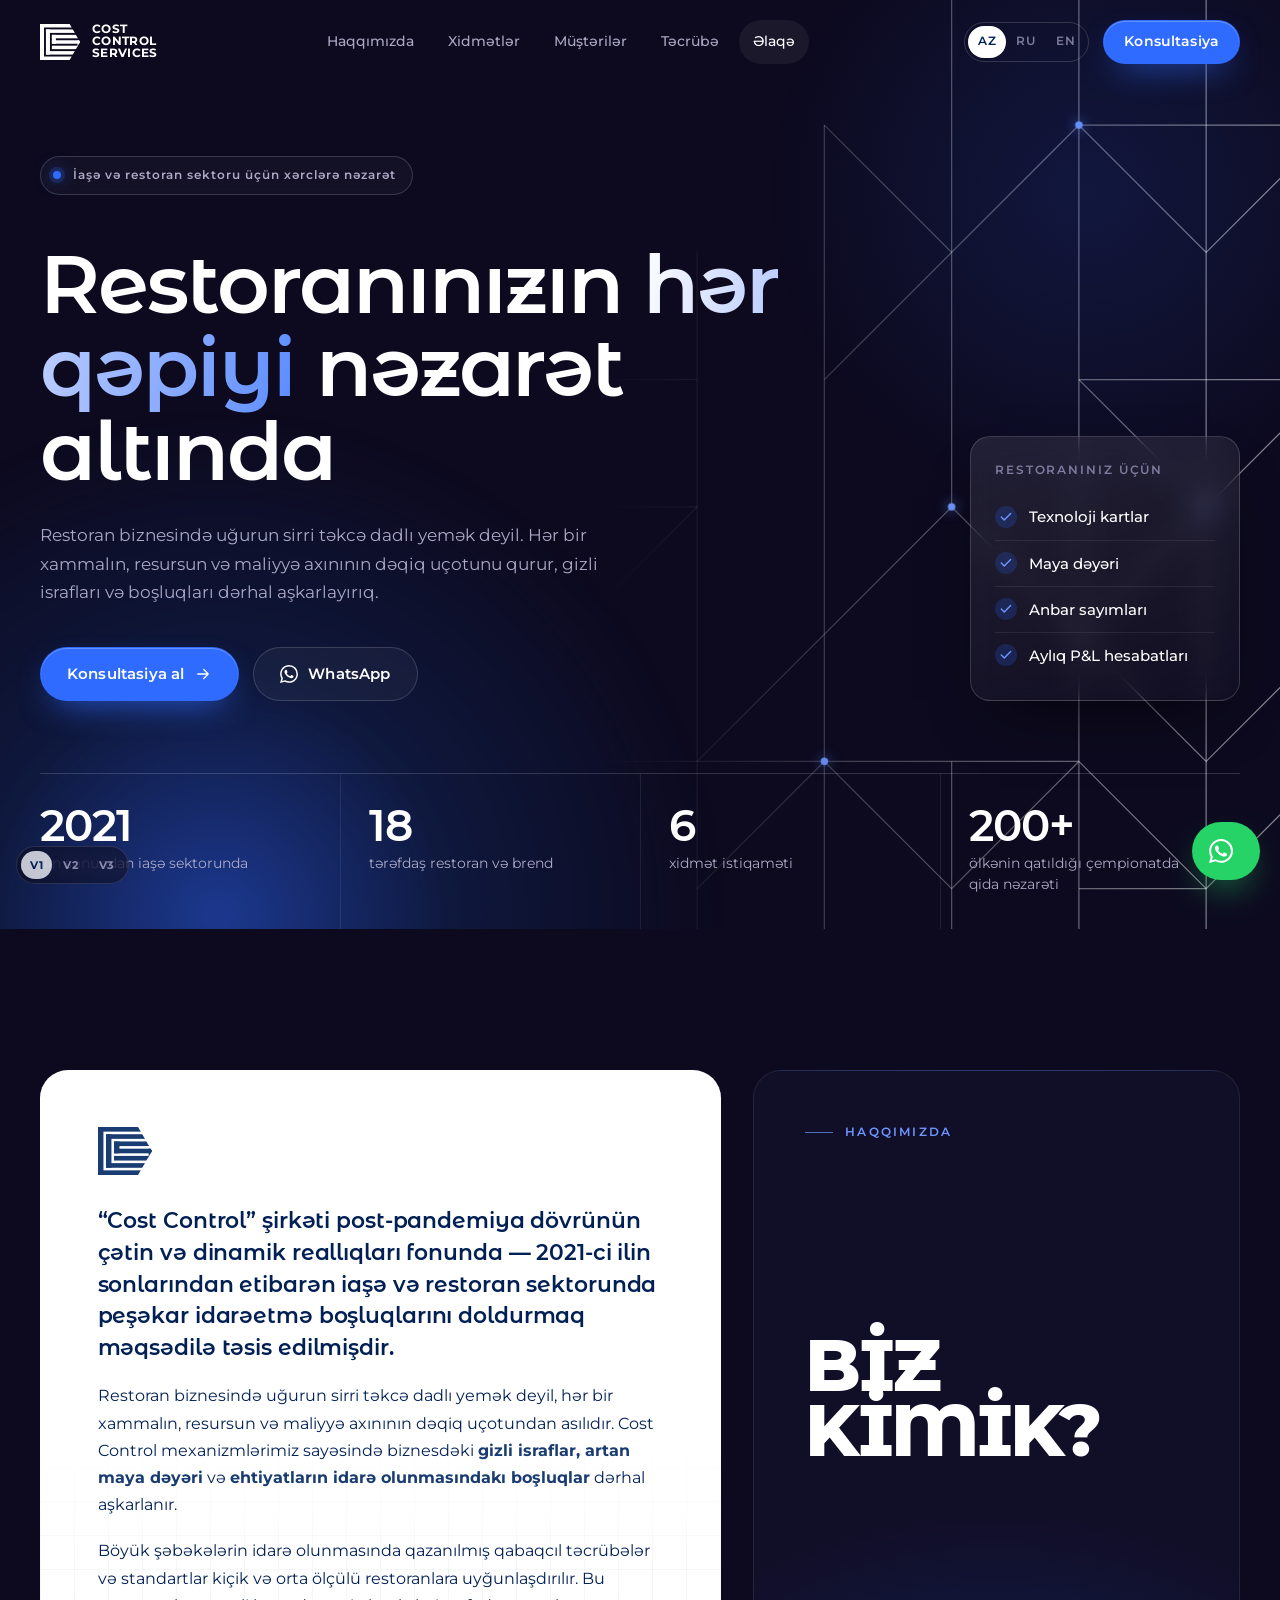
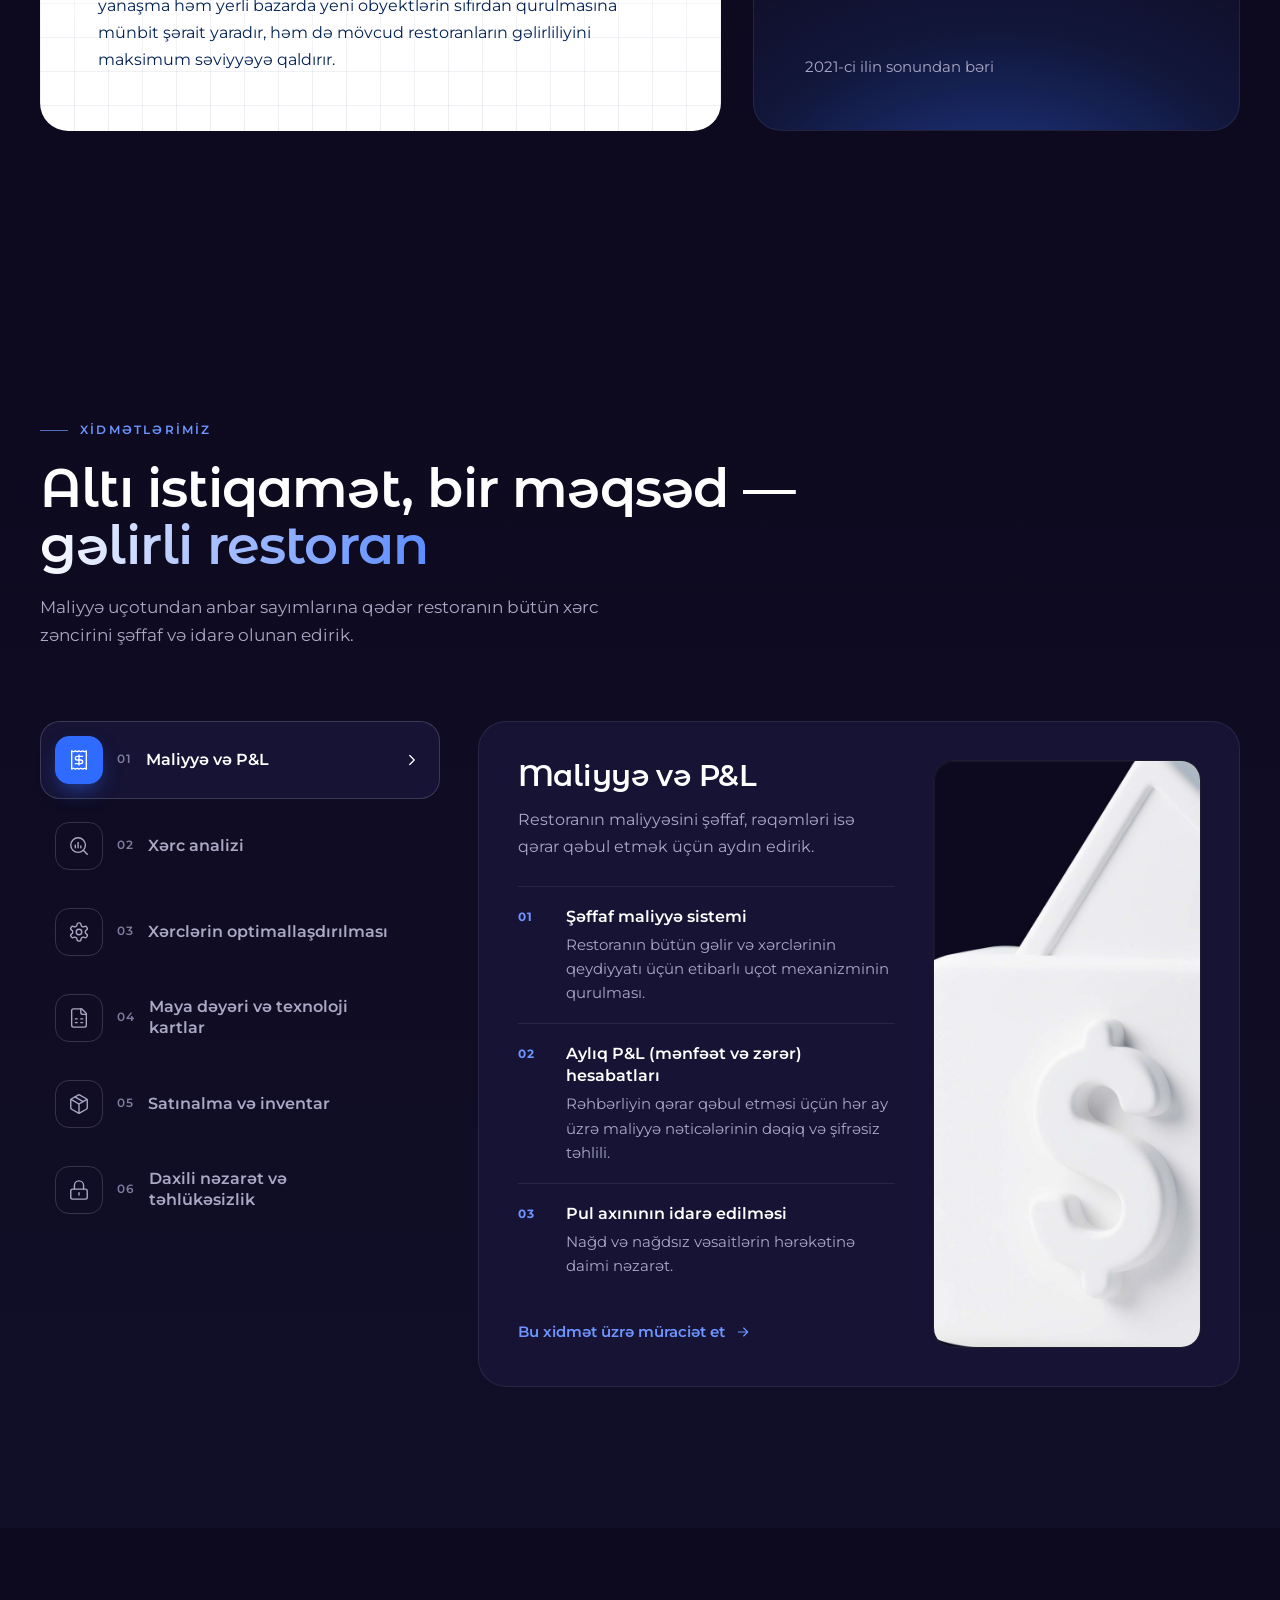
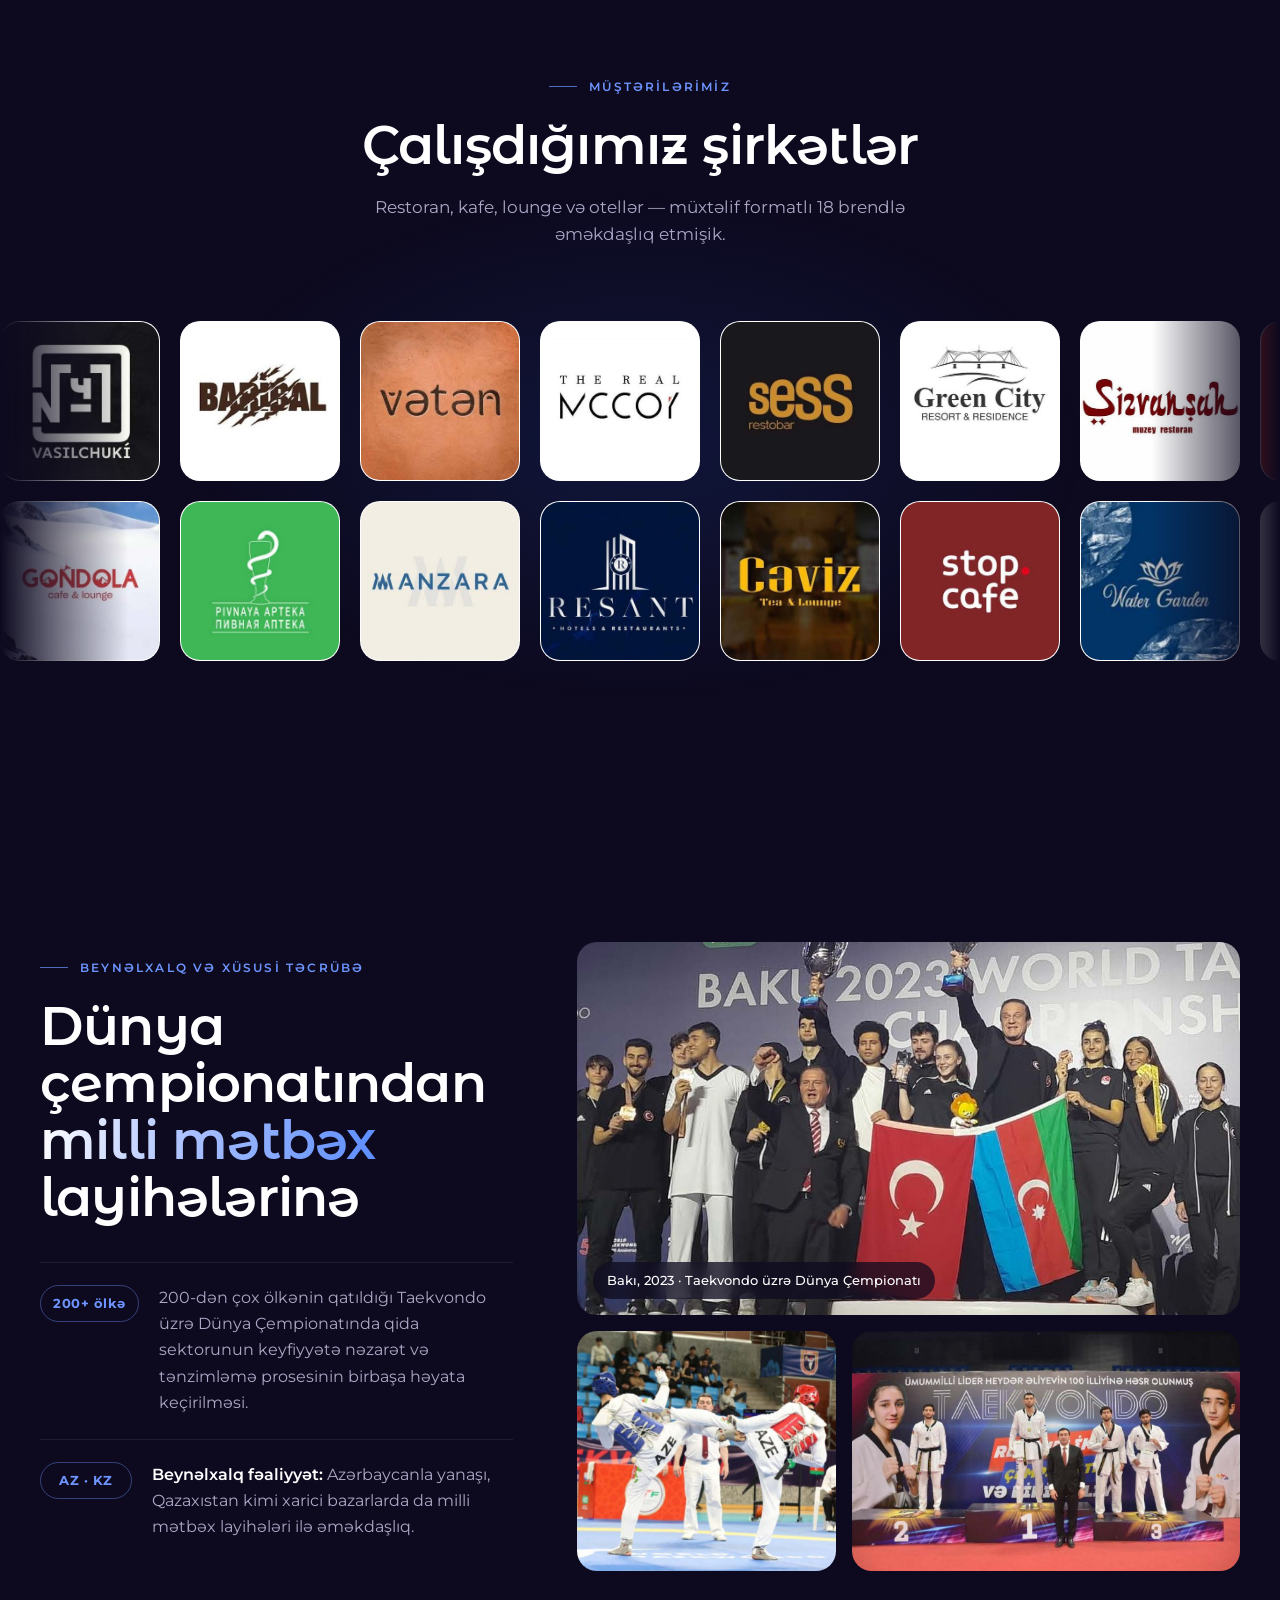
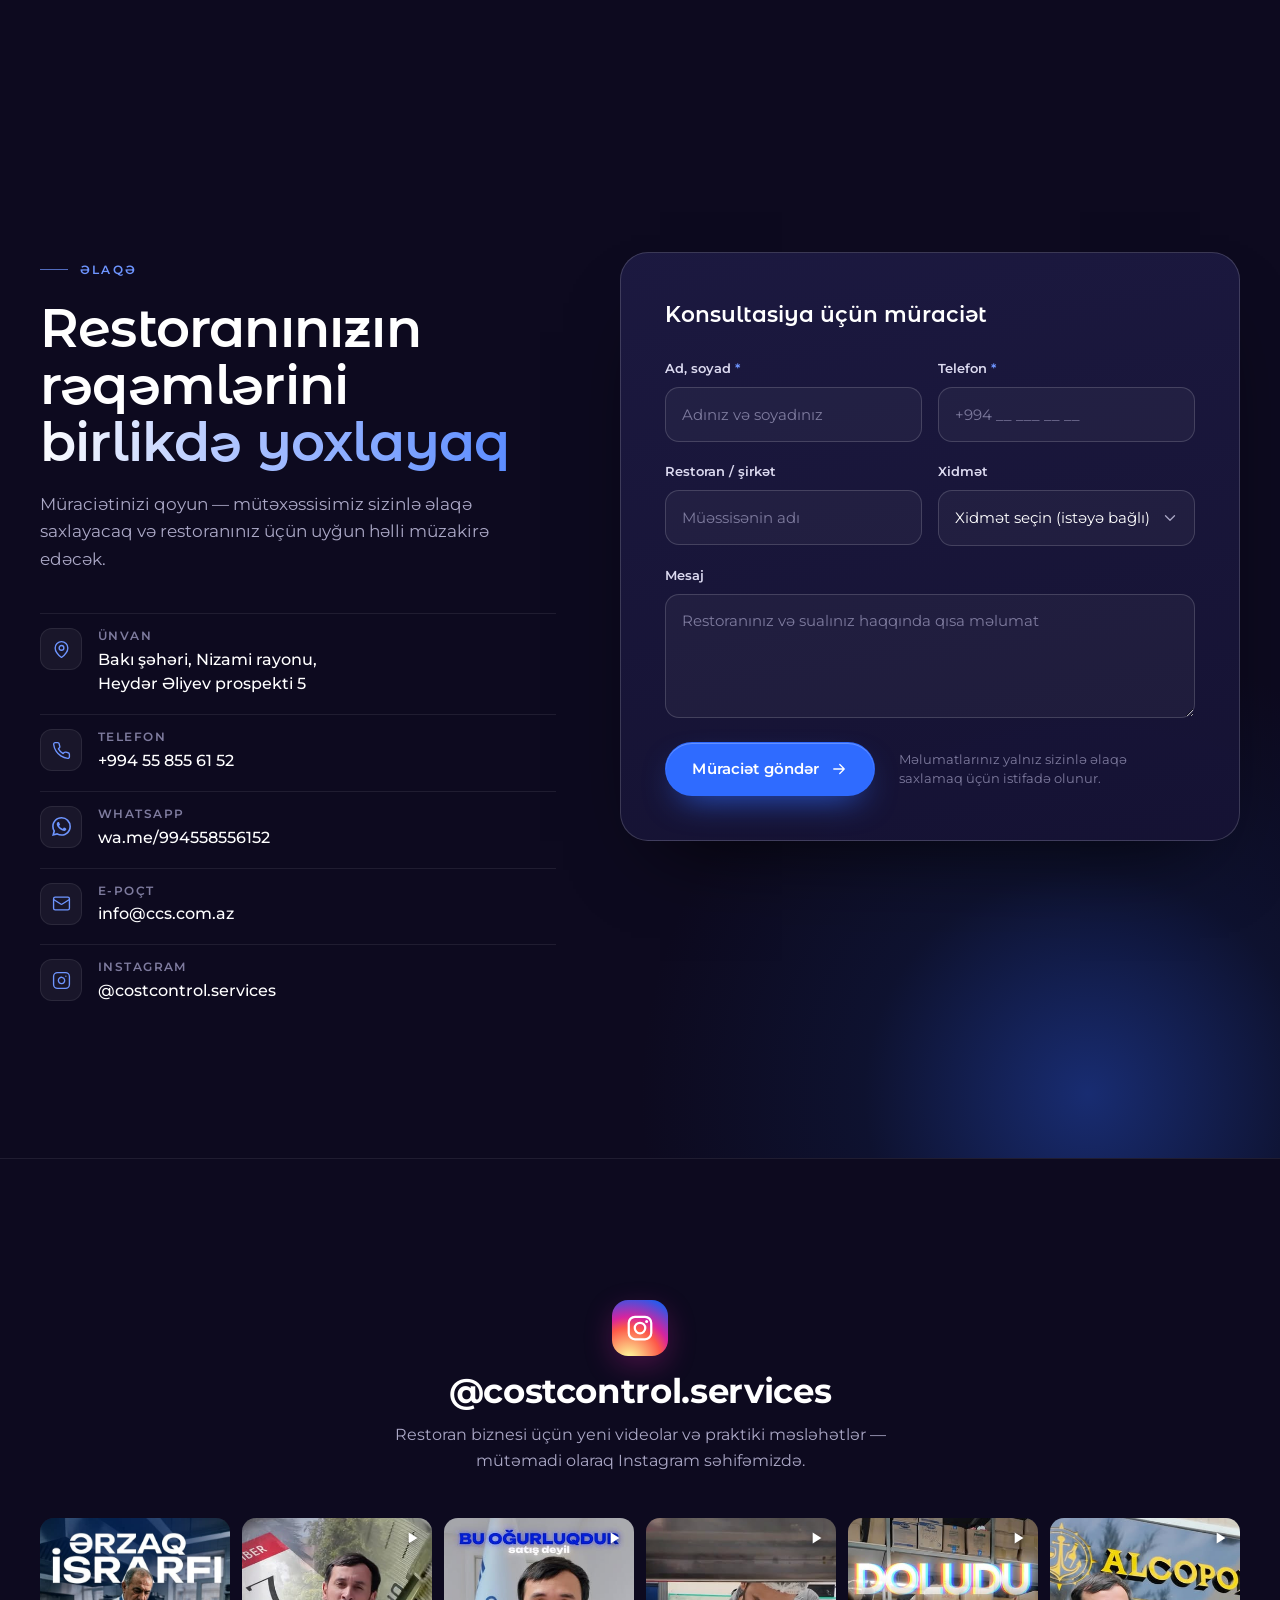
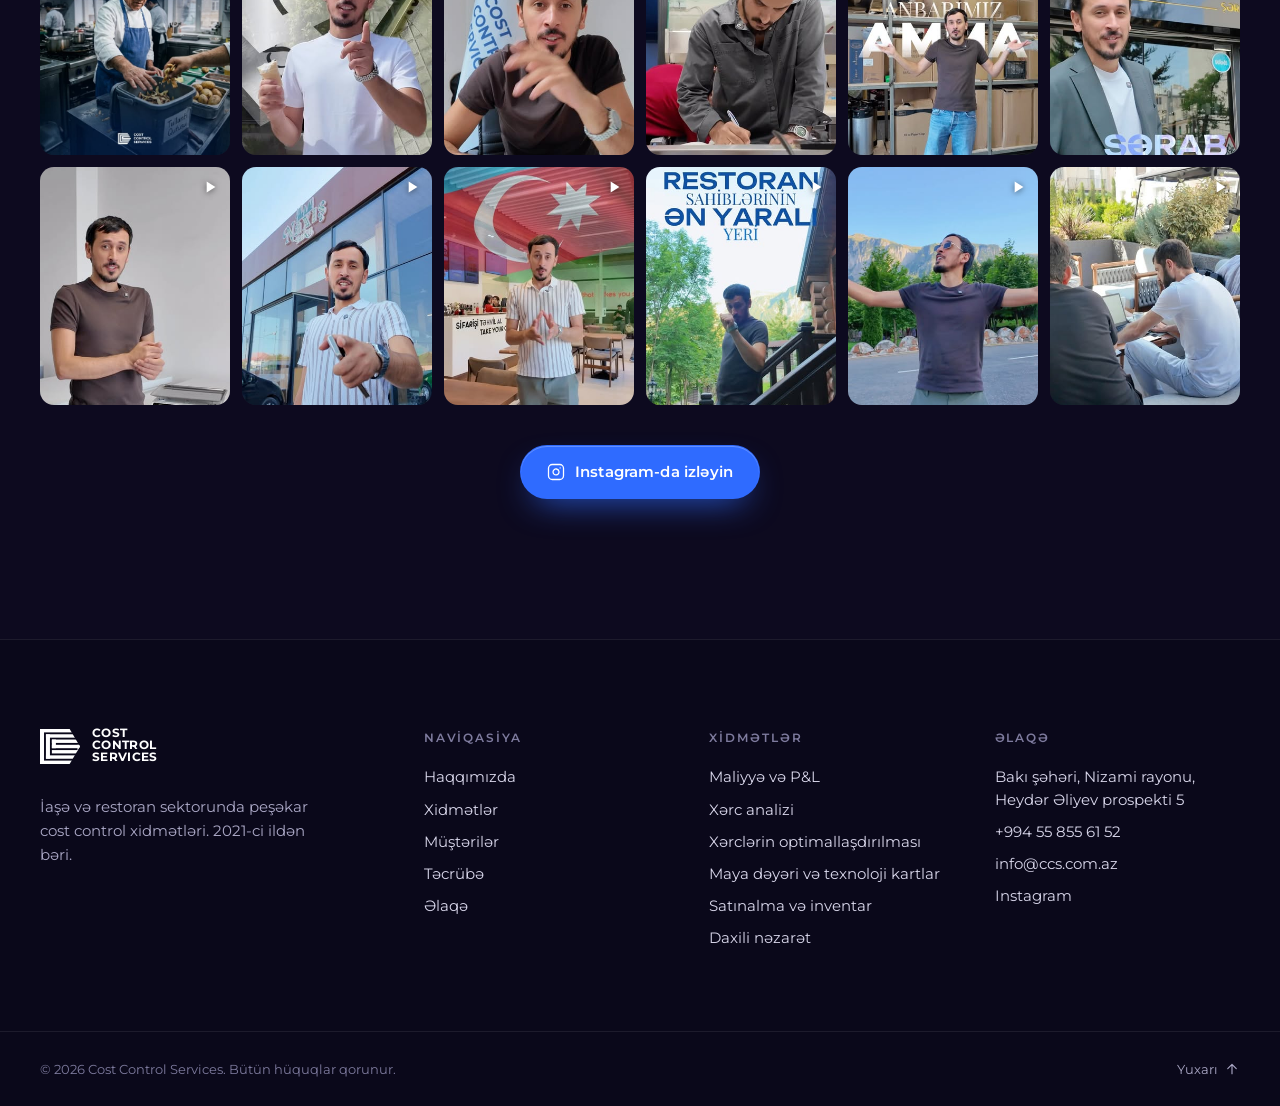
==== commit ea71bf9f: "Add Instagram feed section to all homepage versions A grid of the 12 latest @costcontrol.services po" ====
--- a/v1/index.html
+++ b/v1/index.html
@@ -13,6 +13,7 @@
   <link rel="preconnect" href="https://fonts.googleapis.com">
   <link rel="preconnect" href="https://fonts.gstatic.com" crossorigin>
   <link href="https://fonts.googleapis.com/css2?family=Montserrat+Alternates:wght@500;600;700;800&family=Montserrat:wght@400;500;600;700&display=swap" rel="stylesheet">
+  <link rel="stylesheet" href="../assets/css/instagram-feed.css">
   <link rel="stylesheet" href="style.css">
   <script>document.documentElement.classList.add('js');</script>
 </head>
@@ -393,31 +394,6 @@
     </div>
   </section>
 
-  <!-- SECTION: instagram -->
-  <section class="insta" aria-labelledby="insta-title">
-    <div class="container">
-      <div class="insta__card" data-reveal>
-        <div class="insta__head">
-          <span class="insta__avatar"><img src="../assets/img/logo-mark.svg" alt="" width="34" height="30" loading="lazy"></span>
-          <div>
-            <p class="eyebrow">Instagram</p>
-            <h2 class="insta__title" id="insta-title">@costcontrol.services</h2>
-            <p class="insta__text">Restoran biznesində israf, sui-istifadə və xərclərə nəzarət haqqında faydalı videolar.</p>
-          </div>
-        </div>
-        <ul class="chips">
-          <li>Texnoloji kartlar</li>
-          <li>Maya dəyəri</li>
-          <li>Anbar sayımları</li>
-          <li>Xərclərə nəzarət</li>
-          <li>Satınalma xərclərinə nəzarət</li>
-          <li>Aylıq mənfəət və zərər hesabatları</li>
-        </ul>
-        <a class="btn btn--light" href="https://www.instagram.com/costcontrol.services/" target="_blank" rel="noopener"><svg class="icon"><use href="#i-instagram"/></svg>Profilə keç</a>
-      </div>
-    </div>
-  </section>
-
   <!-- SECTION: contact -->
   <section class="contact section" id="elaqe">
     <div class="contact__glow" aria-hidden="true"></div>
@@ -485,6 +461,19 @@
           <button class="btn btn--ghost btn--sm" type="button" data-form-reset>Yeni müraciət</button>
         </div>
       </form>
+    </div>
+  </section>
+
+  <!-- SECTION: instagram-feed -->
+  <section class="ig section" id="instagram" data-ig-section aria-labelledby="ig-title">
+    <div class="container">
+      <header class="ig-head" data-reveal>
+        <a class="ig-head__icon" href="https://www.instagram.com/costcontrol.services/" target="_blank" rel="noopener" aria-label="Instagram səhifəmiz"><svg viewBox="0 0 24 24" aria-hidden="true"><g fill="none" stroke="currentColor" stroke-width="1.8"><rect x="3" y="3" width="18" height="18" rx="5"/><circle cx="12" cy="12" r="4.2"/></g><circle cx="17.3" cy="6.7" r="1.2" fill="currentColor"/></svg></a>
+        <h2 class="ig-head__handle" id="ig-title"><a href="https://www.instagram.com/costcontrol.services/" target="_blank" rel="noopener">@costcontrol.services</a></h2>
+        <p class="ig-head__text">Restoran biznesi üçün yeni videolar və praktiki məsləhətlər — mütəmadi olaraq Instagram səhifəmizdə.</p>
+      </header>
+      <div class="ig-feed" data-ig-feed data-ig-limit="12"></div>
+      <div class="ig-cta"><a class="btn btn--primary" href="https://www.instagram.com/costcontrol.services/" target="_blank" rel="noopener"><svg class="icon"><use href="#i-instagram"/></svg>Instagram-da izləyin</a></div>
     </div>
   </section>
 
@@ -550,5 +539,6 @@
 </nav>
 
 <script src="script.js" defer></script>
+<script src="../assets/js/instagram-feed.js" defer></script>
 </body>
 </html>
--- a/assets/css/instagram-feed.css
+++ b/assets/css/instagram-feed.css
@@ -0,0 +1,133 @@
+/* Instagram feed — shared by all versions.
+   Each version themes it through the --ig-* custom properties on .ig. */
+
+.ig {
+  --ig-gap: 12px;
+  --ig-radius: 14px;
+  --ig-placeholder: rgba(127, 127, 127, .14);
+  --ig-shine: rgba(255, 255, 255, .35);
+  --ig-overlay: rgba(13, 10, 31, .55);
+  --ig-focus: #2F6BFF;
+  --ig-handle: inherit;
+  --ig-text: inherit;
+}
+
+/* ---------- Header ---------- */
+.ig-head {
+  display: flex;
+  flex-direction: column;
+  align-items: center;
+  text-align: center;
+  gap: 12px;
+  margin: 0 auto clamp(28px, 4vw, 44px);
+  max-width: 560px;
+}
+.ig-head__icon {
+  display: grid;
+  place-items: center;
+  width: 56px;
+  height: 56px;
+  border-radius: 16px;
+  color: #fff;
+  background: radial-gradient(circle at 30% 107%, #fdf497 0%, #fdf497 5%, #fd5949 45%, #d6249f 60%, #285AEB 90%);
+  box-shadow: 0 10px 28px rgba(214, 36, 159, .28);
+  transition: transform .3s;
+}
+.ig-head__icon:hover,
+.ig-head__icon:focus-visible { transform: translateY(-3px) rotate(-4deg); }
+.ig-head__icon svg { width: 30px; height: 30px; }
+.ig-head__handle {
+  margin: 4px 0 0;
+  font-size: clamp(1.5rem, 3vw, 2.1rem);
+  line-height: 1.15;
+  letter-spacing: -.01em;
+  overflow-wrap: anywhere;
+}
+.ig-head__handle a { color: var(--ig-handle); text-decoration: none; }
+.ig-head__handle a:hover { text-decoration: underline; text-underline-offset: 6px; text-decoration-thickness: 2px; }
+.ig-head__text { margin: 0; color: var(--ig-text); line-height: 1.6; }
+
+.ig-cta { display: flex; justify-content: center; margin-top: clamp(24px, 3.5vw, 40px); }
+
+/* ---------- Grid ---------- */
+.ig-feed {
+  --ig-cols: 6;
+  display: grid;
+  grid-template-columns: repeat(var(--ig-cols), minmax(0, 1fr));
+  gap: var(--ig-gap);
+}
+.ig-feed__item {
+  position: relative;
+  display: block;
+  overflow: hidden;
+  aspect-ratio: 4 / 5;
+  border-radius: var(--ig-radius);
+  background: var(--ig-placeholder);
+  isolation: isolate;
+}
+.ig-feed__item img {
+  display: block;
+  width: 100%;
+  height: 100%;
+  object-fit: cover;
+  object-position: center 30%;
+  opacity: 0;
+  transition: opacity .5s ease, transform .7s cubic-bezier(.2, .7, .2, 1);
+}
+.ig-feed__item.is-loaded img { opacity: 1; }
+.ig-feed__item:hover img,
+.ig-feed__item:focus-visible img { transform: scale(1.06); }
+.ig-feed__item:focus-visible { outline: 3px solid var(--ig-focus); outline-offset: 3px; }
+
+.ig-feed__badge {
+  position: absolute;
+  top: 10px;
+  right: 10px;
+  z-index: 1;
+  width: 20px;
+  height: 20px;
+  color: #fff;
+  filter: drop-shadow(0 1px 3px rgba(0, 0, 0, .55));
+}
+.ig-feed__overlay {
+  position: absolute;
+  inset: 0;
+  z-index: 2;
+  display: flex;
+  flex-direction: column;
+  align-items: center;
+  justify-content: center;
+  gap: 8px;
+  color: #fff;
+  font-size: .8rem;
+  font-weight: 600;
+  background: var(--ig-overlay);
+  opacity: 0;
+  transition: opacity .3s ease;
+}
+.ig-feed__item:hover .ig-feed__overlay,
+.ig-feed__item:focus-visible .ig-feed__overlay { opacity: 1; }
+.ig-feed__glyph { width: 30px; height: 30px; }
+
+.ig-feed__item--skeleton {
+  background: linear-gradient(100deg, var(--ig-placeholder) 30%, var(--ig-shine) 50%, var(--ig-placeholder) 70%) 100% 0 / 300% 100%;
+  animation: ig-shimmer 1.4s linear infinite;
+}
+@keyframes ig-shimmer { to { background-position: 0 0; } }
+
+@media (max-width: 1024px) { .ig-feed { --ig-cols: 4; } }
+@media (max-width: 640px) {
+  .ig { --ig-gap: 6px; --ig-radius: 10px; }
+  .ig-feed { --ig-cols: 3; }
+  .ig-feed__badge { top: 6px; right: 6px; width: 16px; height: 16px; }
+  .ig-feed__overlay time { display: none; }
+}
+
+@media (prefers-reduced-motion: reduce) {
+  .ig-feed__item img,
+  .ig-head__icon,
+  .ig-feed__overlay { transition: none; }
+  .ig-feed__item--skeleton { animation: none; }
+  .ig-feed__item:hover img,
+  .ig-feed__item:focus-visible img { transform: none; }
+}
--- a/v1/style.css
+++ b/v1/style.css
@@ -822,46 +822,18 @@
   font-weight: 500;
 }
 
-/* ---------- Instagram ---------- */
-.insta { padding-bottom: clamp(40px, 6vw, 80px); }
-.insta__card {
-  display: grid;
-  grid-template-columns: minmax(0, 1.1fr) minmax(0, 1fr) auto;
-  align-items: center;
-  gap: clamp(24px, 3vw, 48px);
-  padding: clamp(24px, 3.5vw, 44px);
-  border-radius: var(--radius);
-  border: 1px solid transparent;
-  background:
-    linear-gradient(var(--surface), var(--surface)) padding-box,
-    linear-gradient(120deg, rgba(47, 107, 255, .8), rgba(140, 92, 255, .5), rgba(255, 92, 160, .45)) border-box;
-}
-.insta__head { display: flex; align-items: center; gap: 20px; }
-.insta__head .eyebrow { margin-bottom: 8px; }
-.insta__avatar {
-  flex: none;
-  display: grid;
-  place-items: center;
-  width: 72px;
-  height: 72px;
-  border-radius: 50%;
-  background: #fff;
-  box-shadow: 0 0 0 3px var(--surface), 0 0 0 5px rgba(140, 92, 255, .7);
-}
-.insta__avatar img { width: 34px; }
-.insta__title { font-family: var(--font-head); font-weight: 600; font-size: clamp(1.3rem, 2vw, 1.7rem); line-height: 1.2; word-break: break-word; }
-.insta__text { margin-top: 6px; color: var(--muted); font-size: .93rem; }
-
-.chips { display: flex; flex-wrap: wrap; gap: 8px; }
-.chips li {
-  padding: 7px 14px;
-  border-radius: 999px;
-  border: 1px solid var(--line-2);
-  background: rgba(255, 255, 255, .03);
-  font-size: .82rem;
-  font-weight: 500;
-  color: #E3E1F3;
-}
+/* ---------- Instagram feed (grid styles: assets/css/instagram-feed.css) ---------- */
+.ig {
+  --ig-handle: var(--text);
+  --ig-text: var(--muted);
+  --ig-radius: var(--radius-sm);
+  --ig-placeholder: rgba(255, 255, 255, .06);
+  --ig-shine: rgba(255, 255, 255, .12);
+  --ig-overlay: rgba(13, 10, 31, .62);
+  --ig-focus: var(--blue);
+  border-top: 1px solid var(--line);
+}
+.ig .ig-head__handle { font-family: var(--font-head); font-weight: 700; }
 
 /* ---------- Contact ---------- */
 .contact { overflow: hidden; }
@@ -1114,8 +1086,6 @@
 @media (max-width: 1180px) {
   .hero__card { display: none; }
   .hero__inner { grid-template-columns: 1fr; }
-  .insta__card { grid-template-columns: 1fr; align-items: start; }
-  .insta__card .btn { justify-self: start; }
 }
 
 @media (max-width: 1024px) {
@@ -1211,7 +1181,6 @@
 
 @media (max-width: 520px) {
   .hero__actions .btn { flex: 1 1 100%; }
-  .insta__head { flex-direction: column; align-items: flex-start; }
   .footer__grid { grid-template-columns: 1fr; }
   .footer__bottom { flex-direction: column; align-items: flex-start; padding-bottom: 96px; }
   .svc__name { font-size: .95rem; }
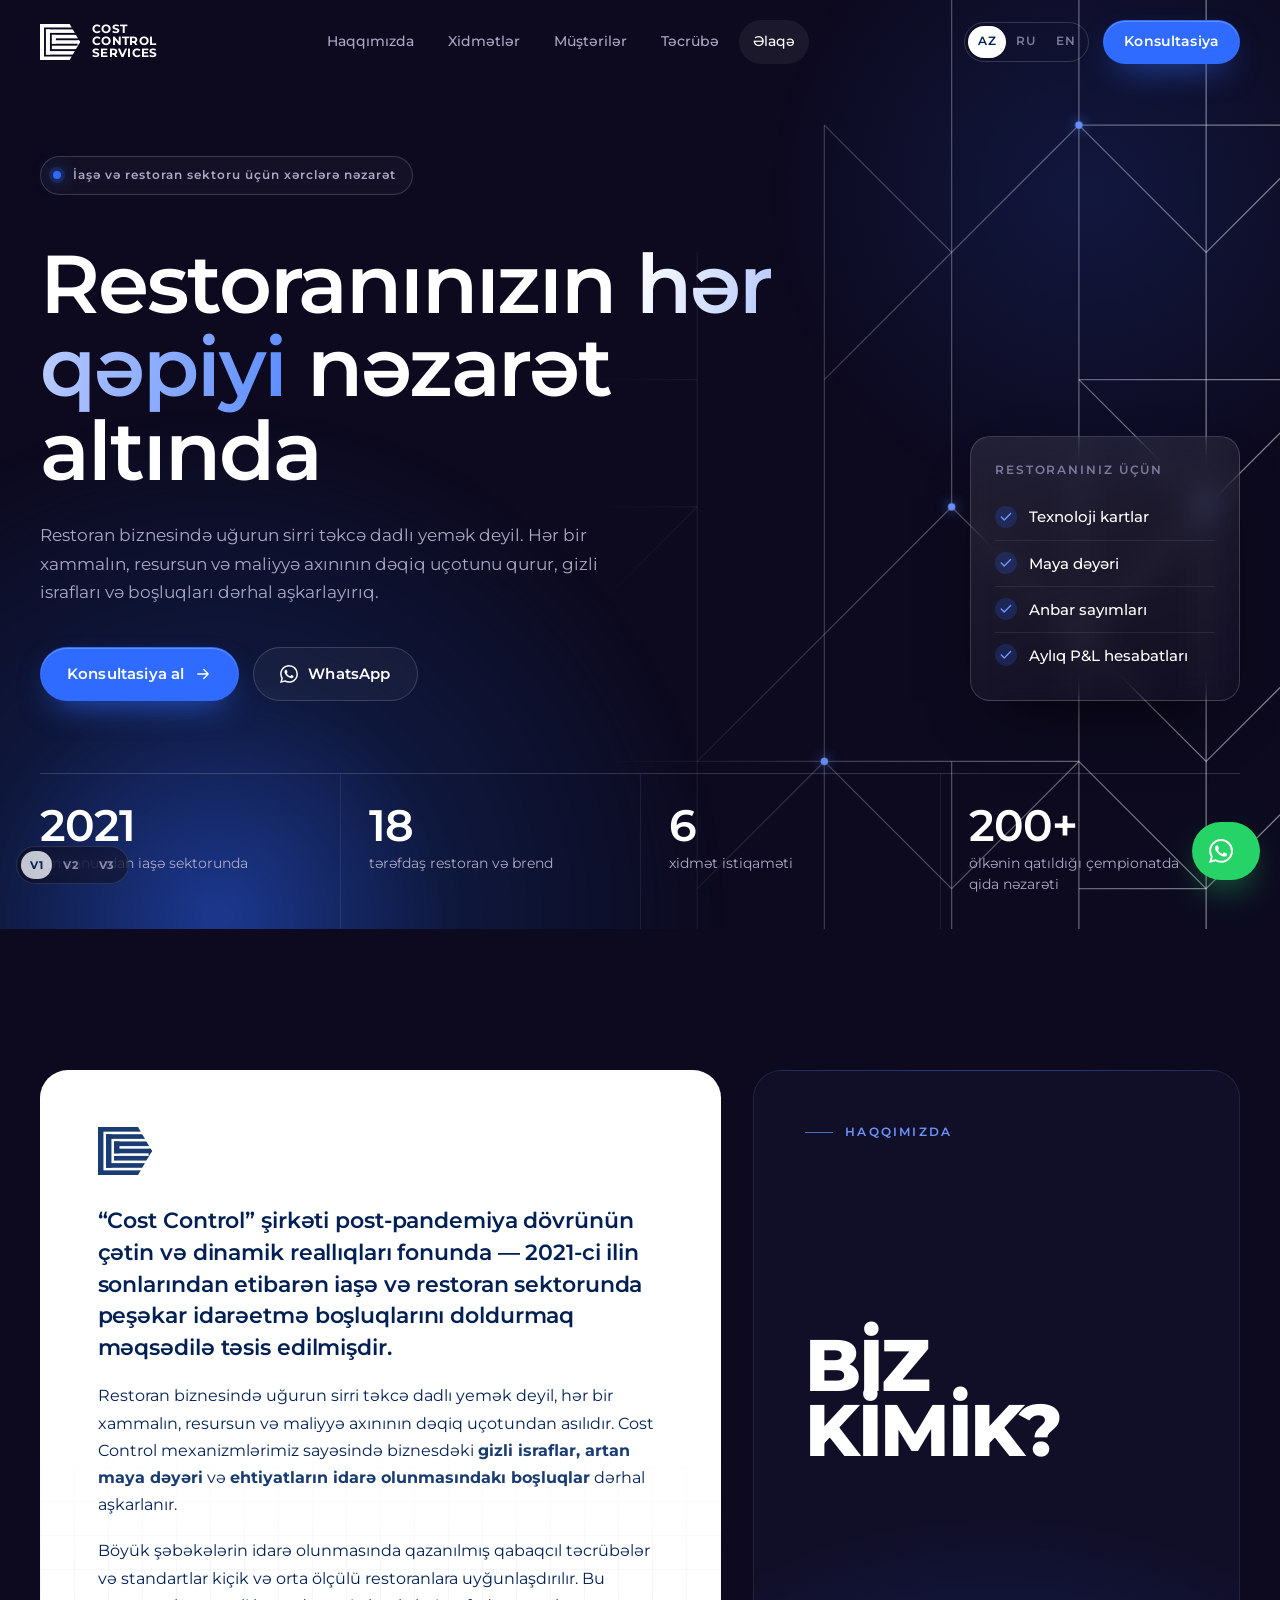
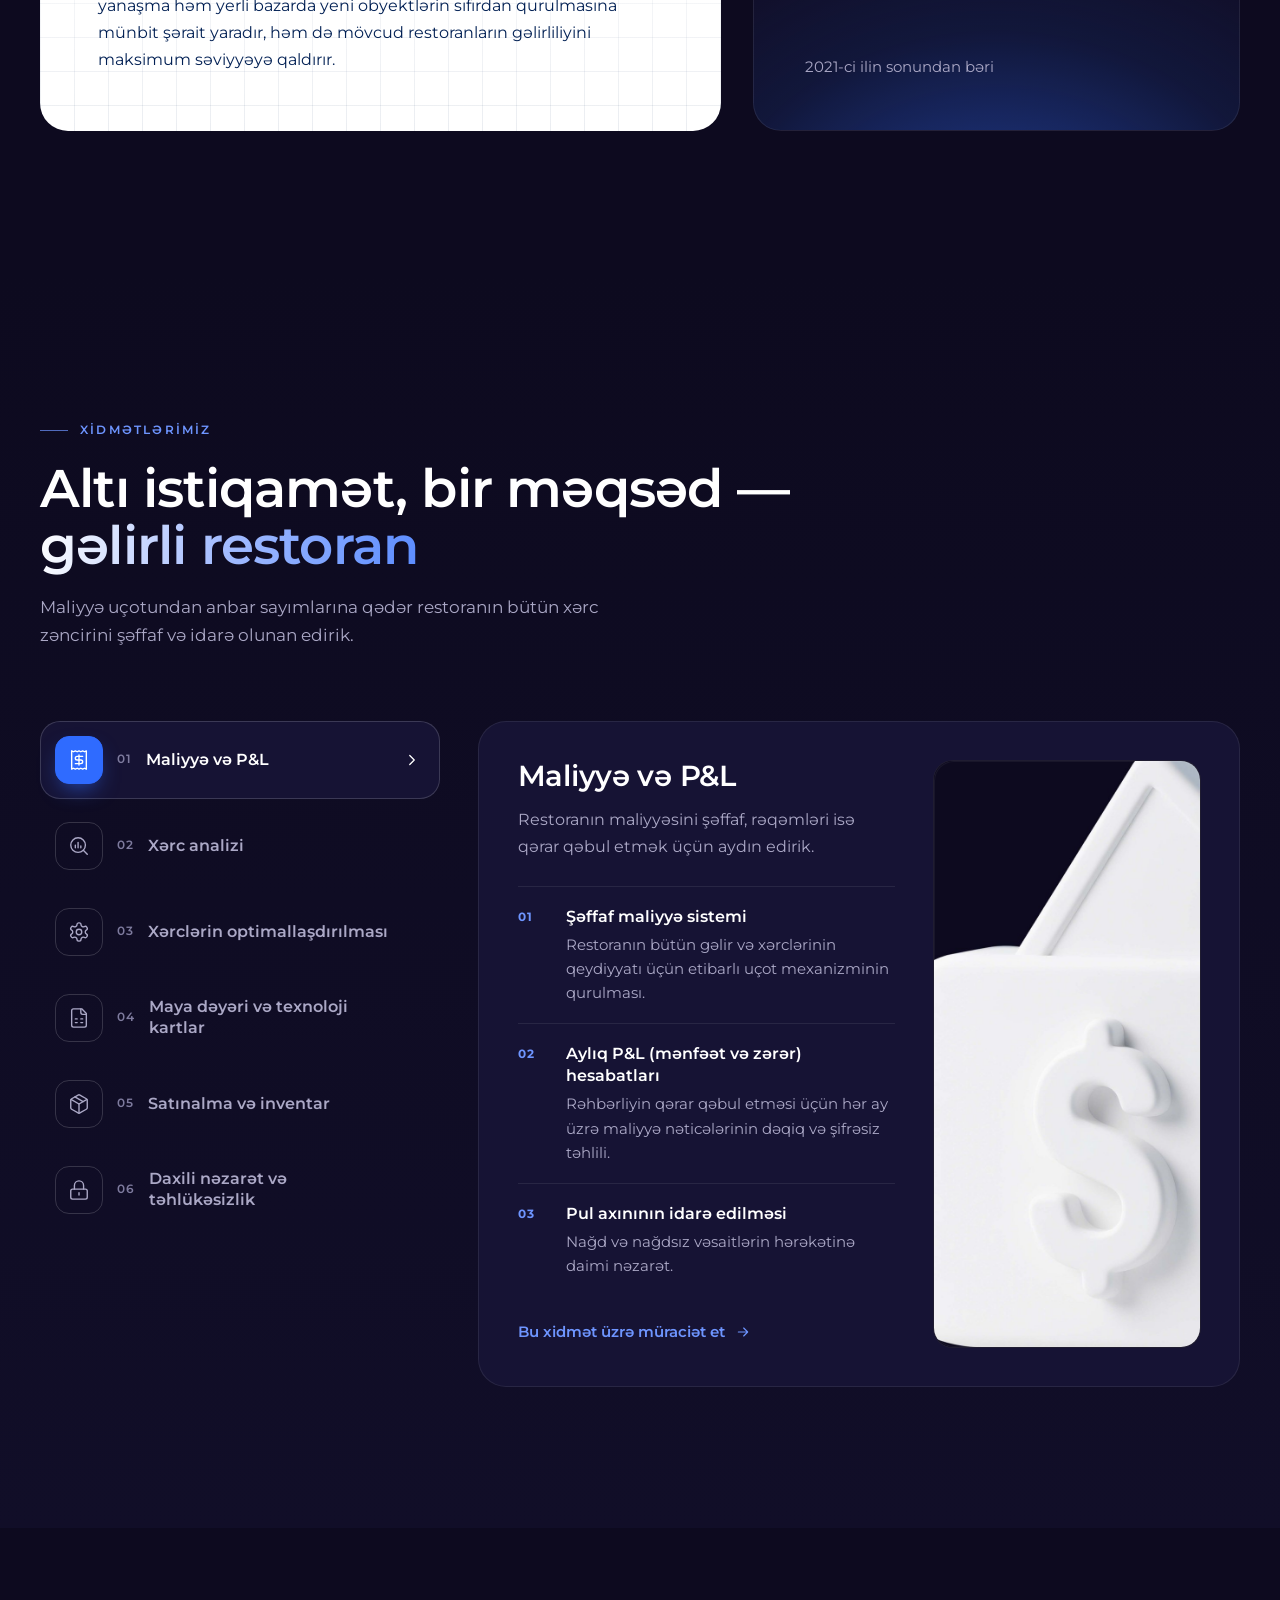
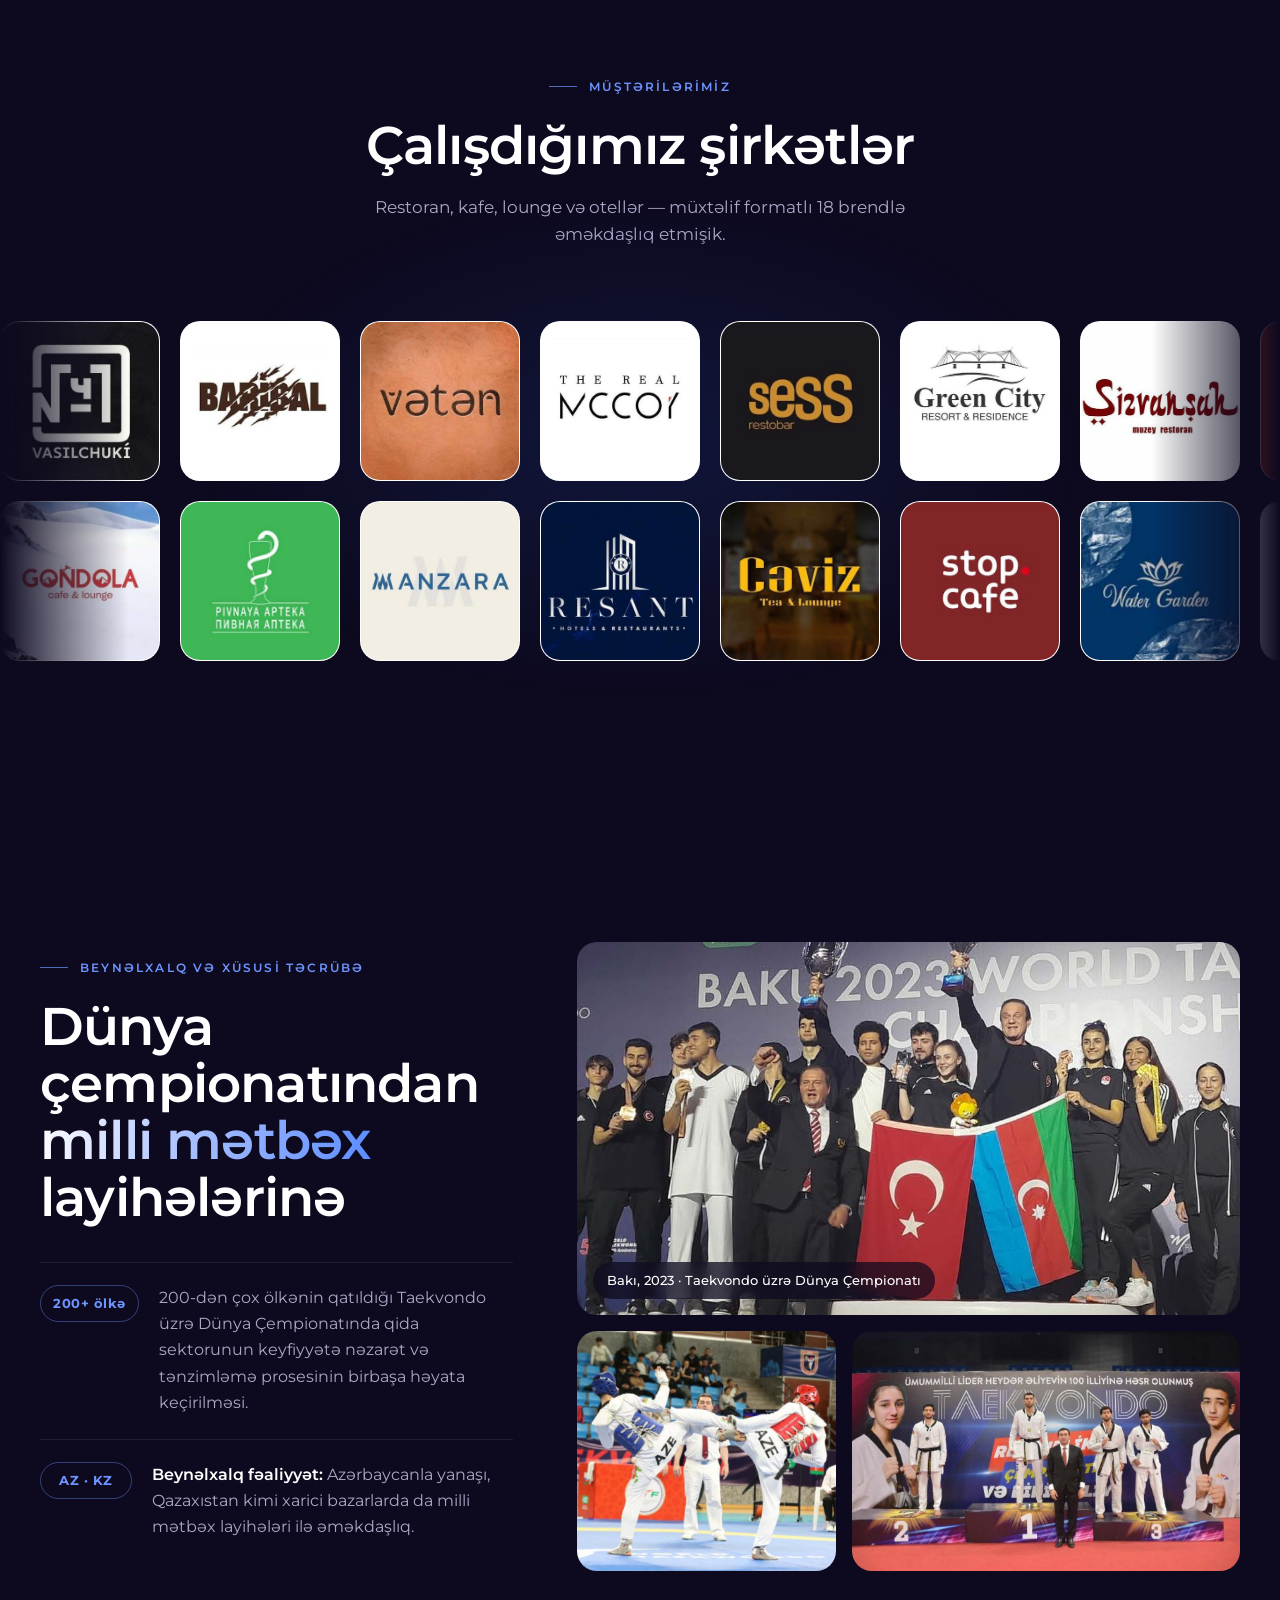
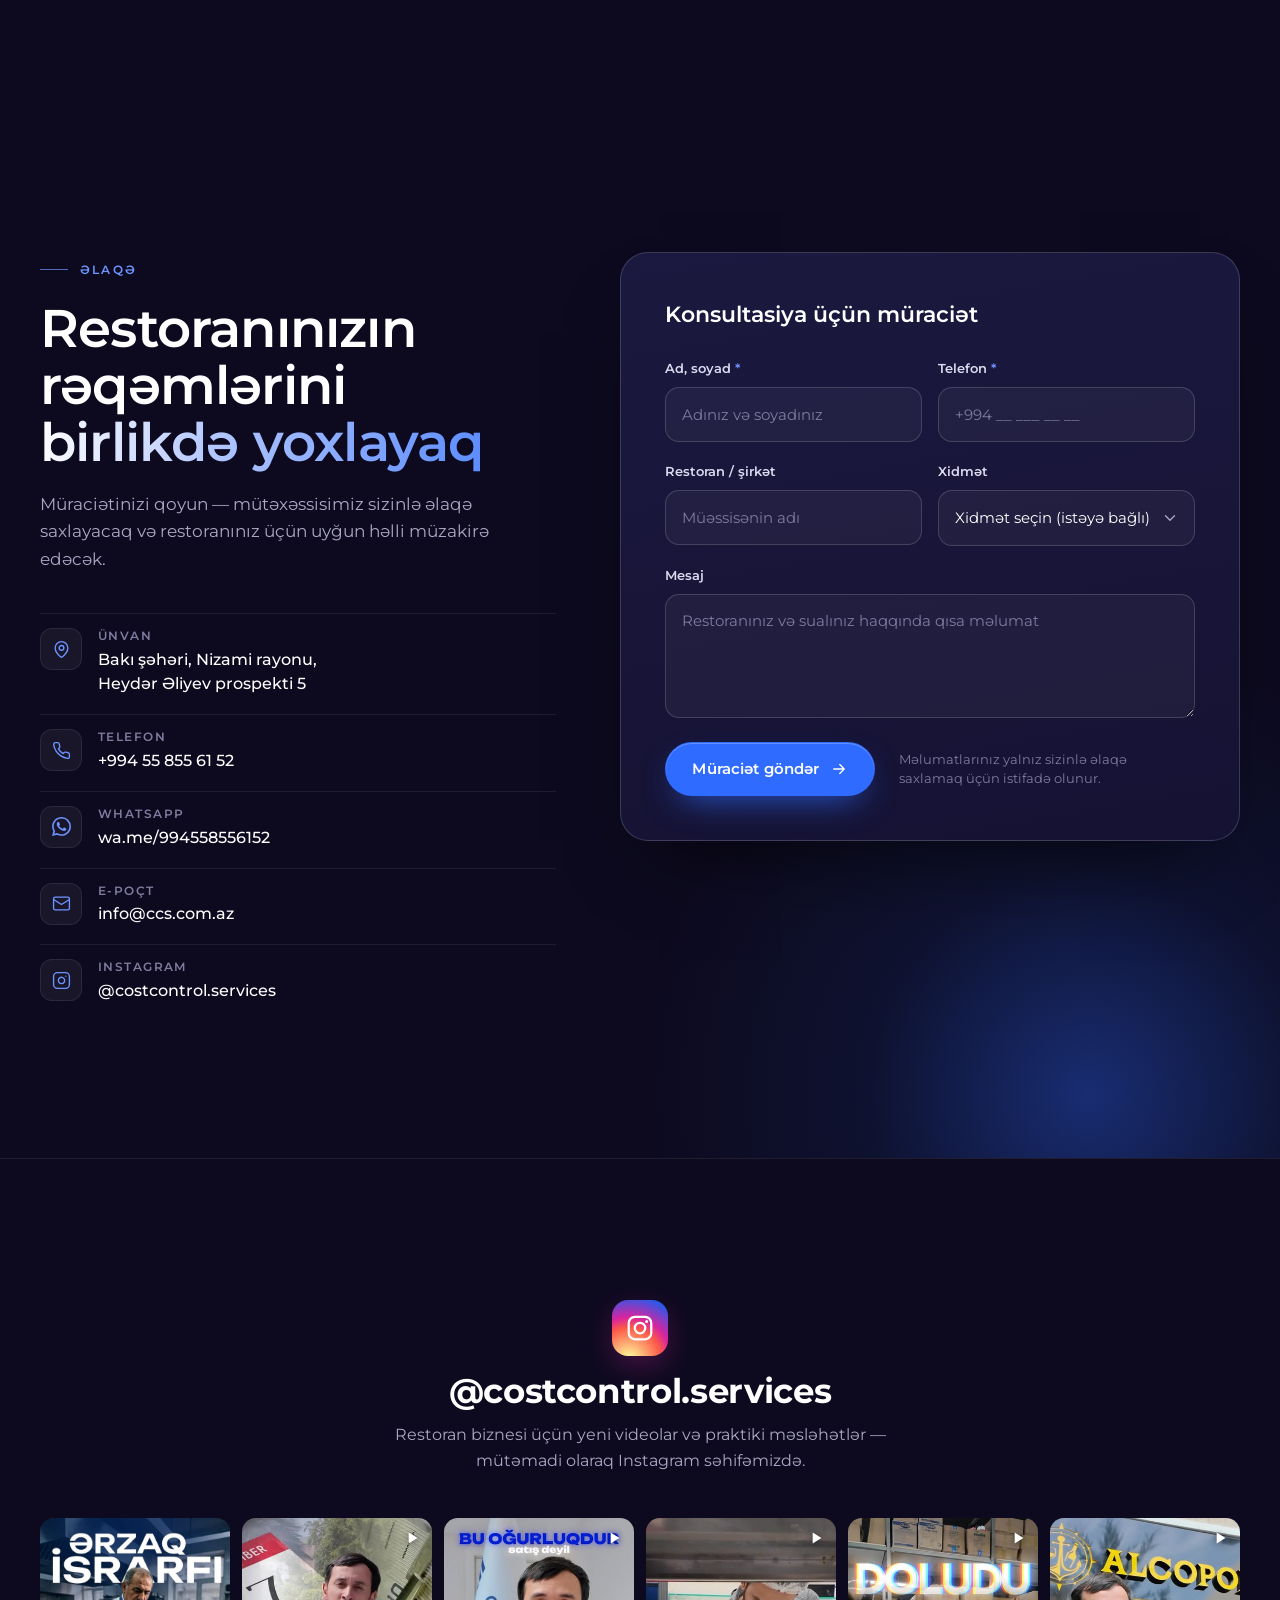
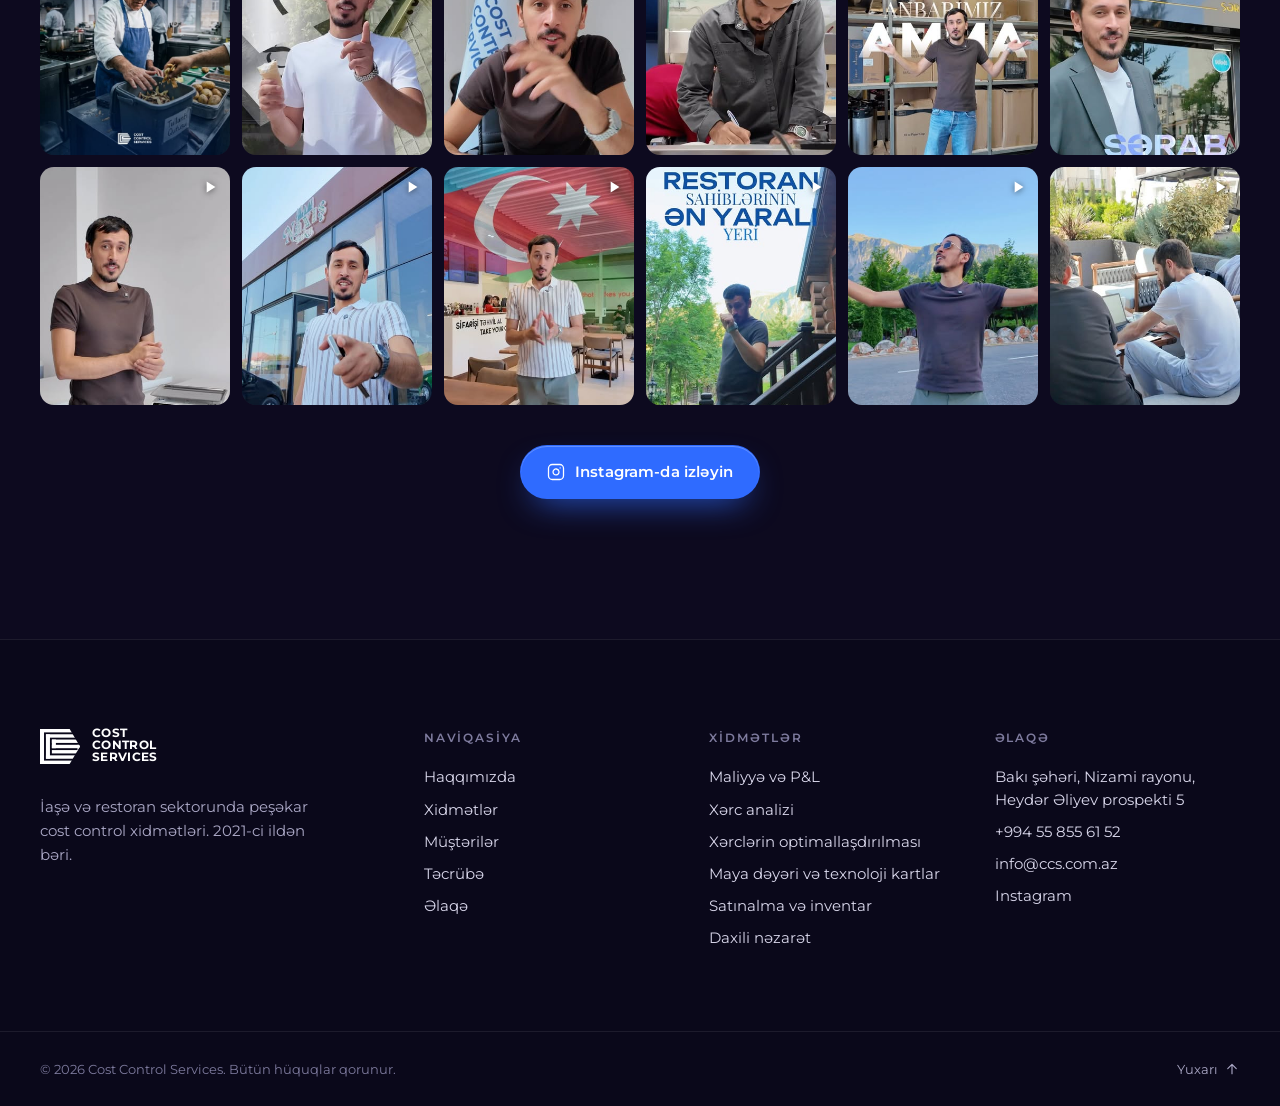
==== commit a1e95ab4: "Use Montserrat for v1 headings instead of Montserrat Alternates Montserrat Alternates draws İ as a s" ====
--- a/v1/index.html
+++ b/v1/index.html
@@ -12,7 +12,7 @@
   <link rel="icon" href="../assets/img/favicon.svg" type="image/svg+xml">
   <link rel="preconnect" href="https://fonts.googleapis.com">
   <link rel="preconnect" href="https://fonts.gstatic.com" crossorigin>
-  <link href="https://fonts.googleapis.com/css2?family=Montserrat+Alternates:wght@500;600;700;800&family=Montserrat:wght@400;500;600;700&display=swap" rel="stylesheet">
+  <link href="https://fonts.googleapis.com/css2?family=Montserrat:wght@400;500;600;700;800&display=swap" rel="stylesheet">
   <link rel="stylesheet" href="../assets/css/instagram-feed.css">
   <link rel="stylesheet" href="style.css">
   <script>document.documentElement.classList.add('js');</script>
--- a/v1/style.css
+++ b/v1/style.css
@@ -19,7 +19,7 @@
   --blue-2: #6E95FF;
   --wa: #25D366;
 
-  --font-head: "Montserrat Alternates", "Montserrat", system-ui, sans-serif;
+  --font-head: "Montserrat", system-ui, sans-serif;
   --font-body: "Montserrat", system-ui, -apple-system, "Segoe UI", sans-serif;
 
   --container: 1240px;
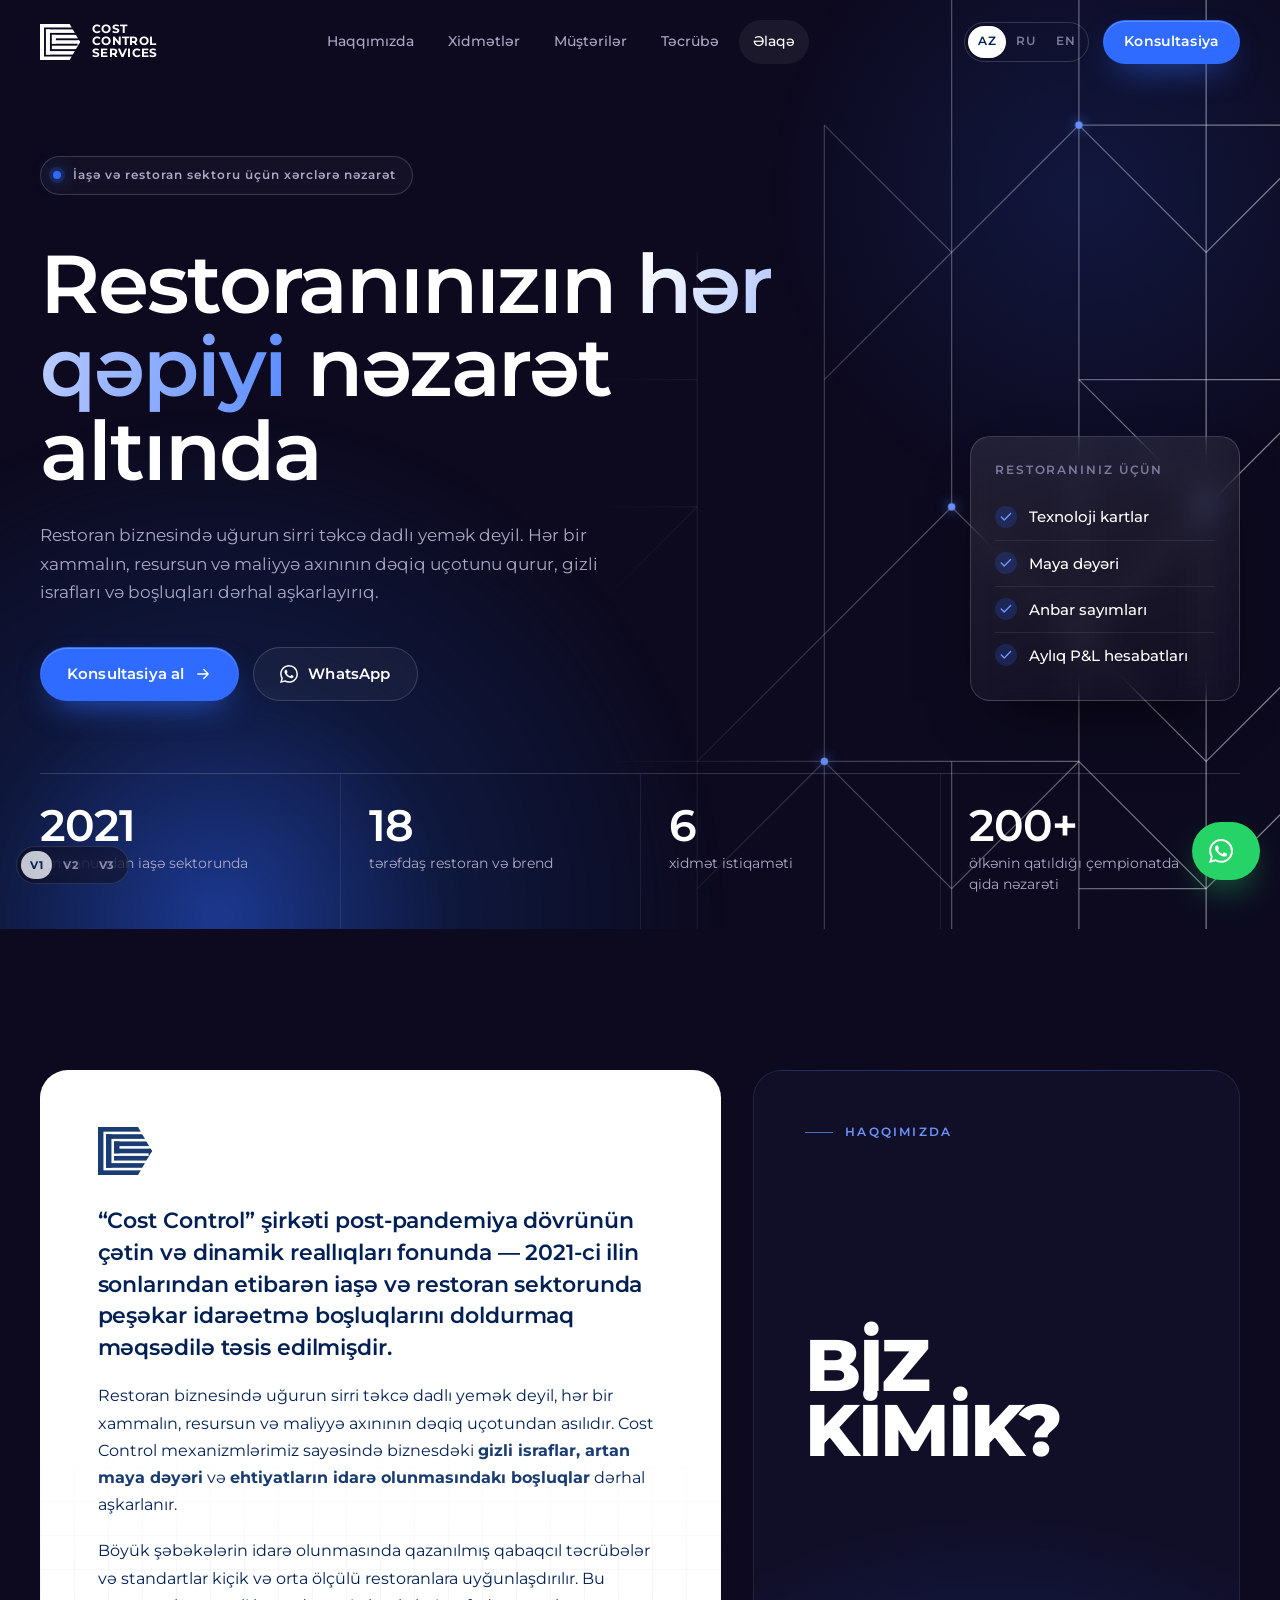
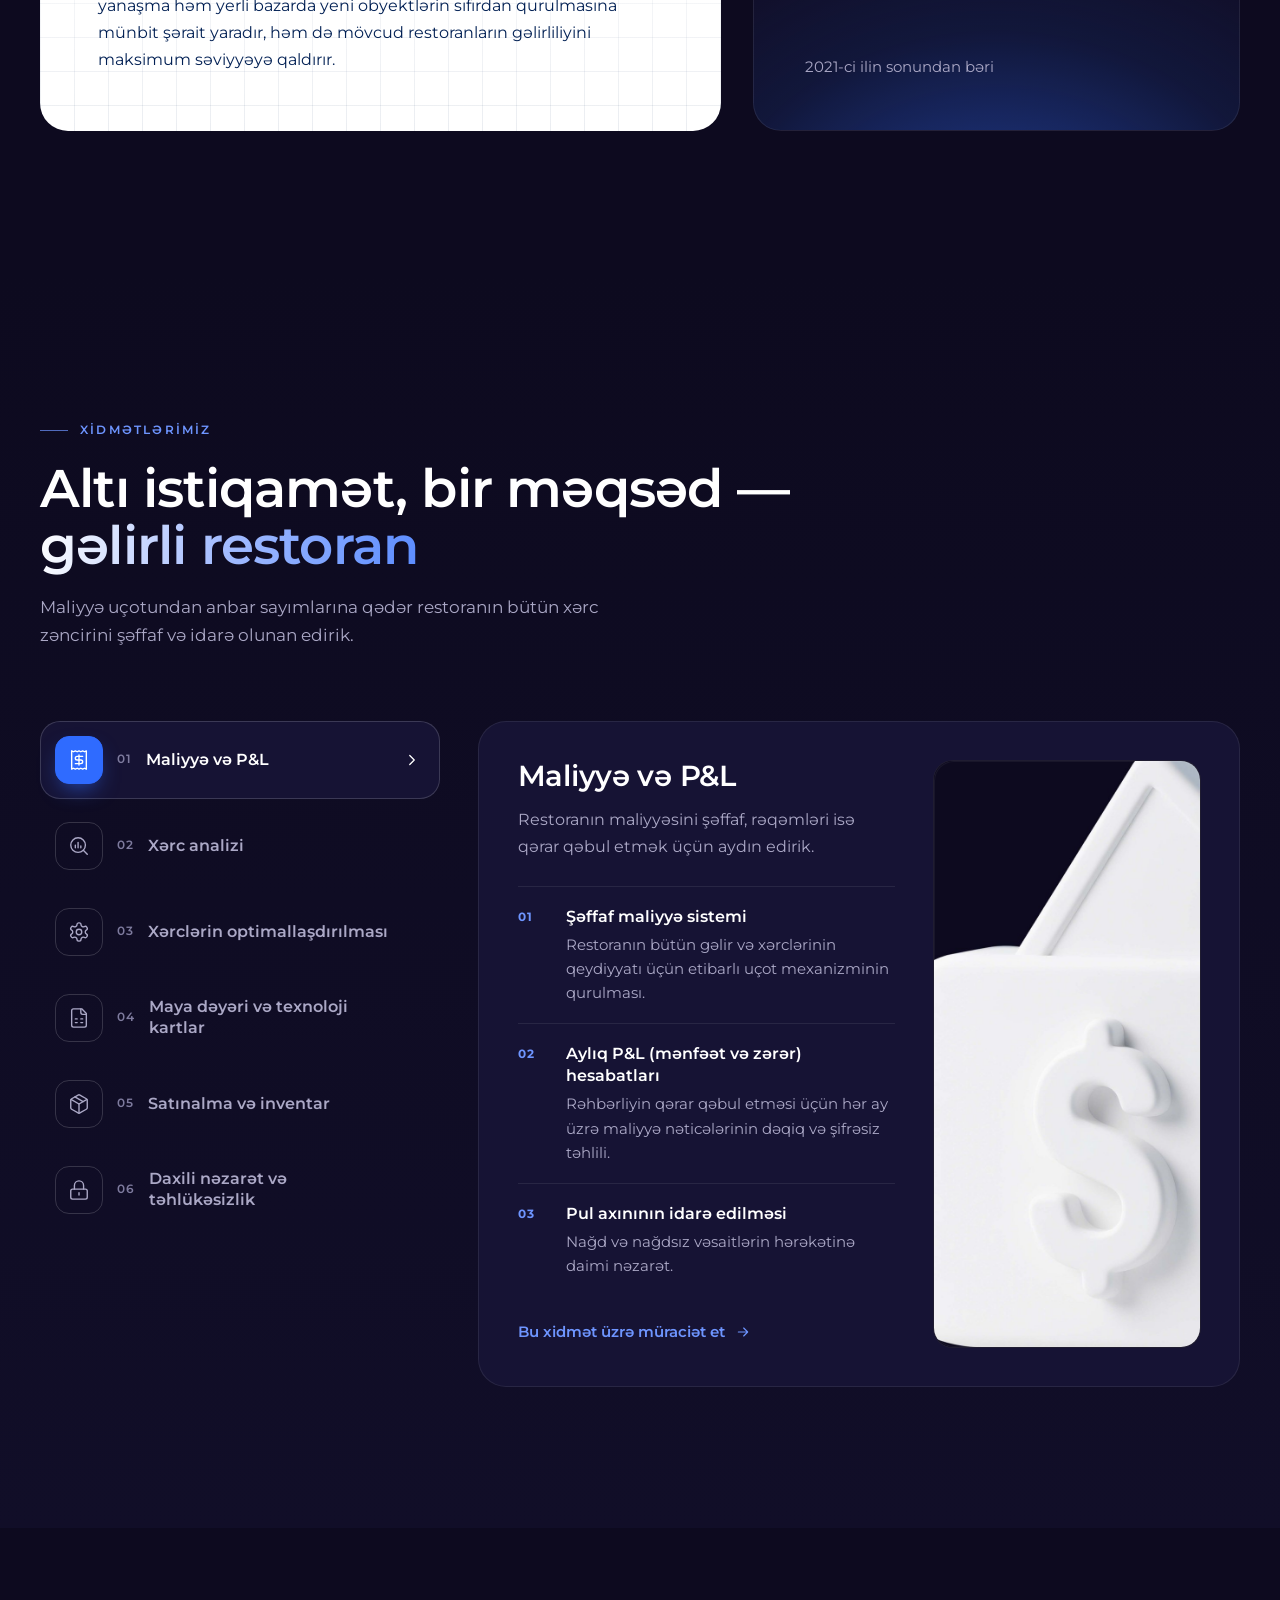
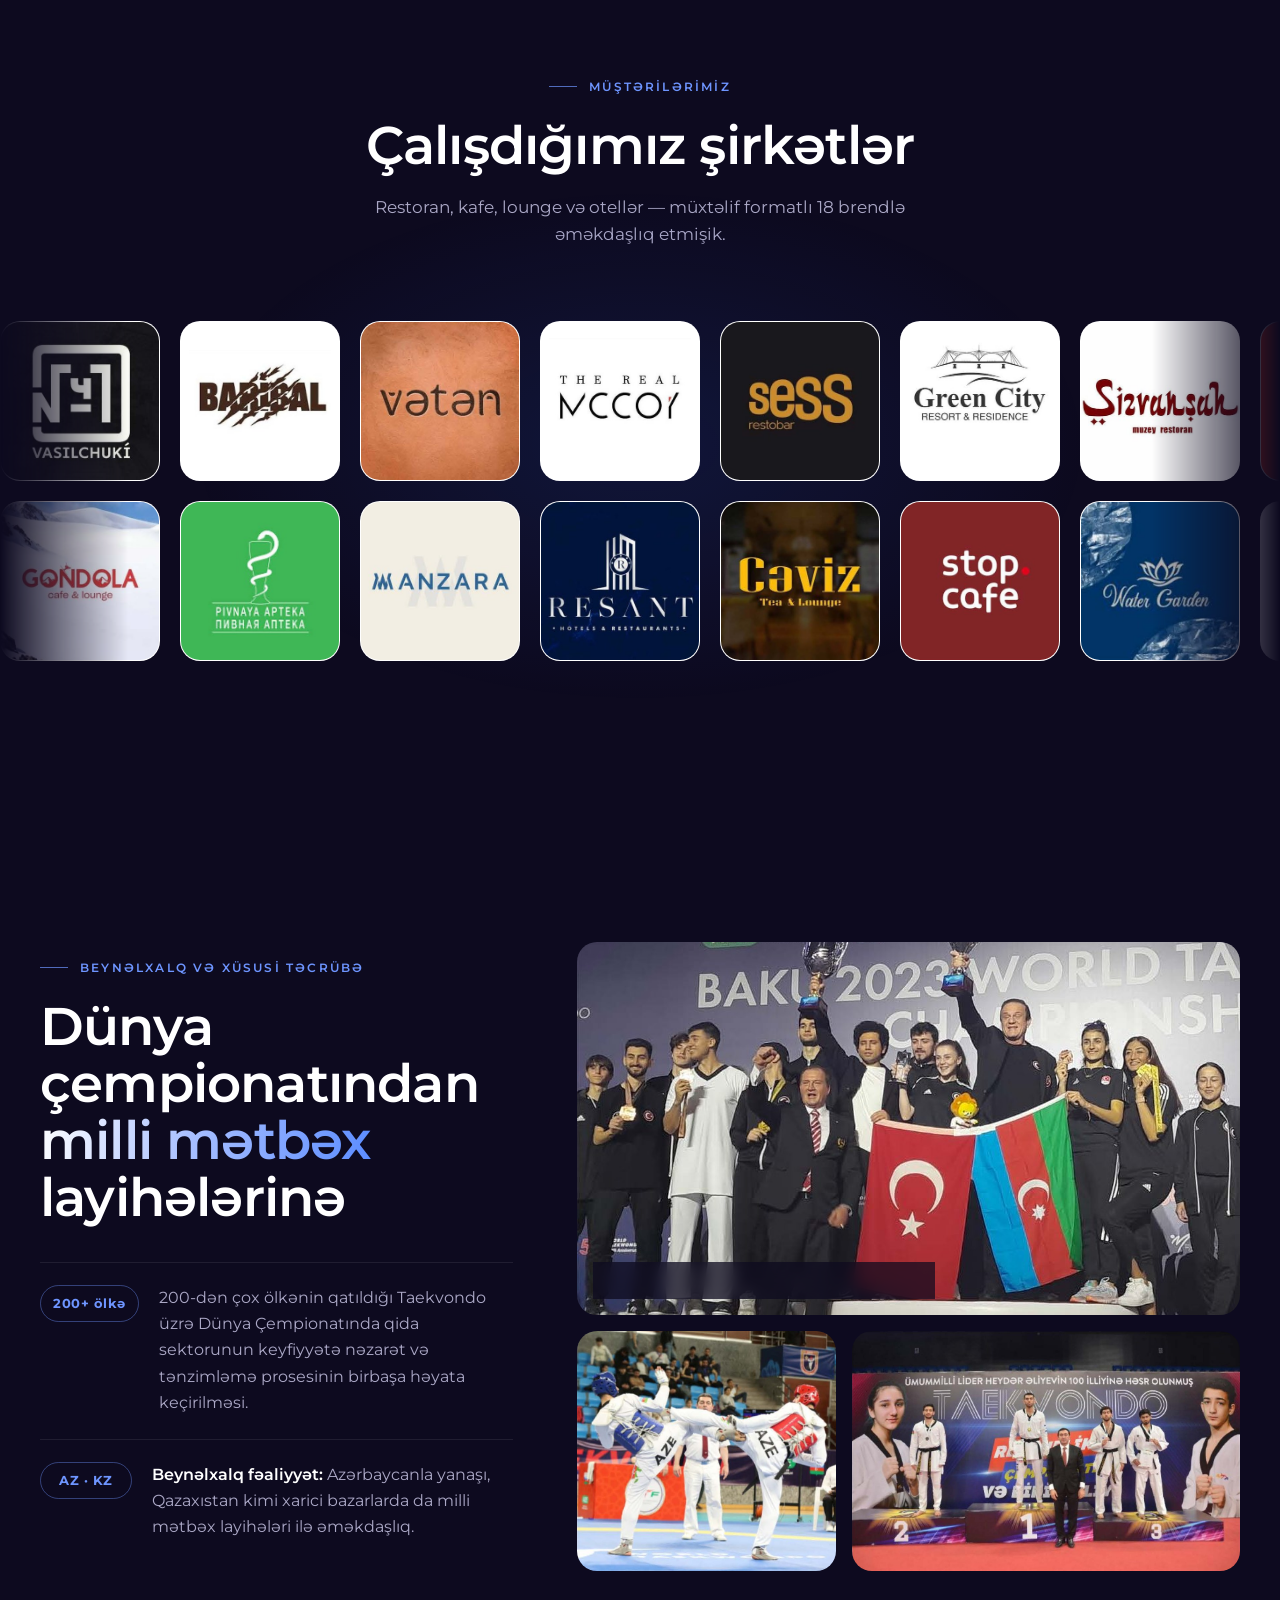
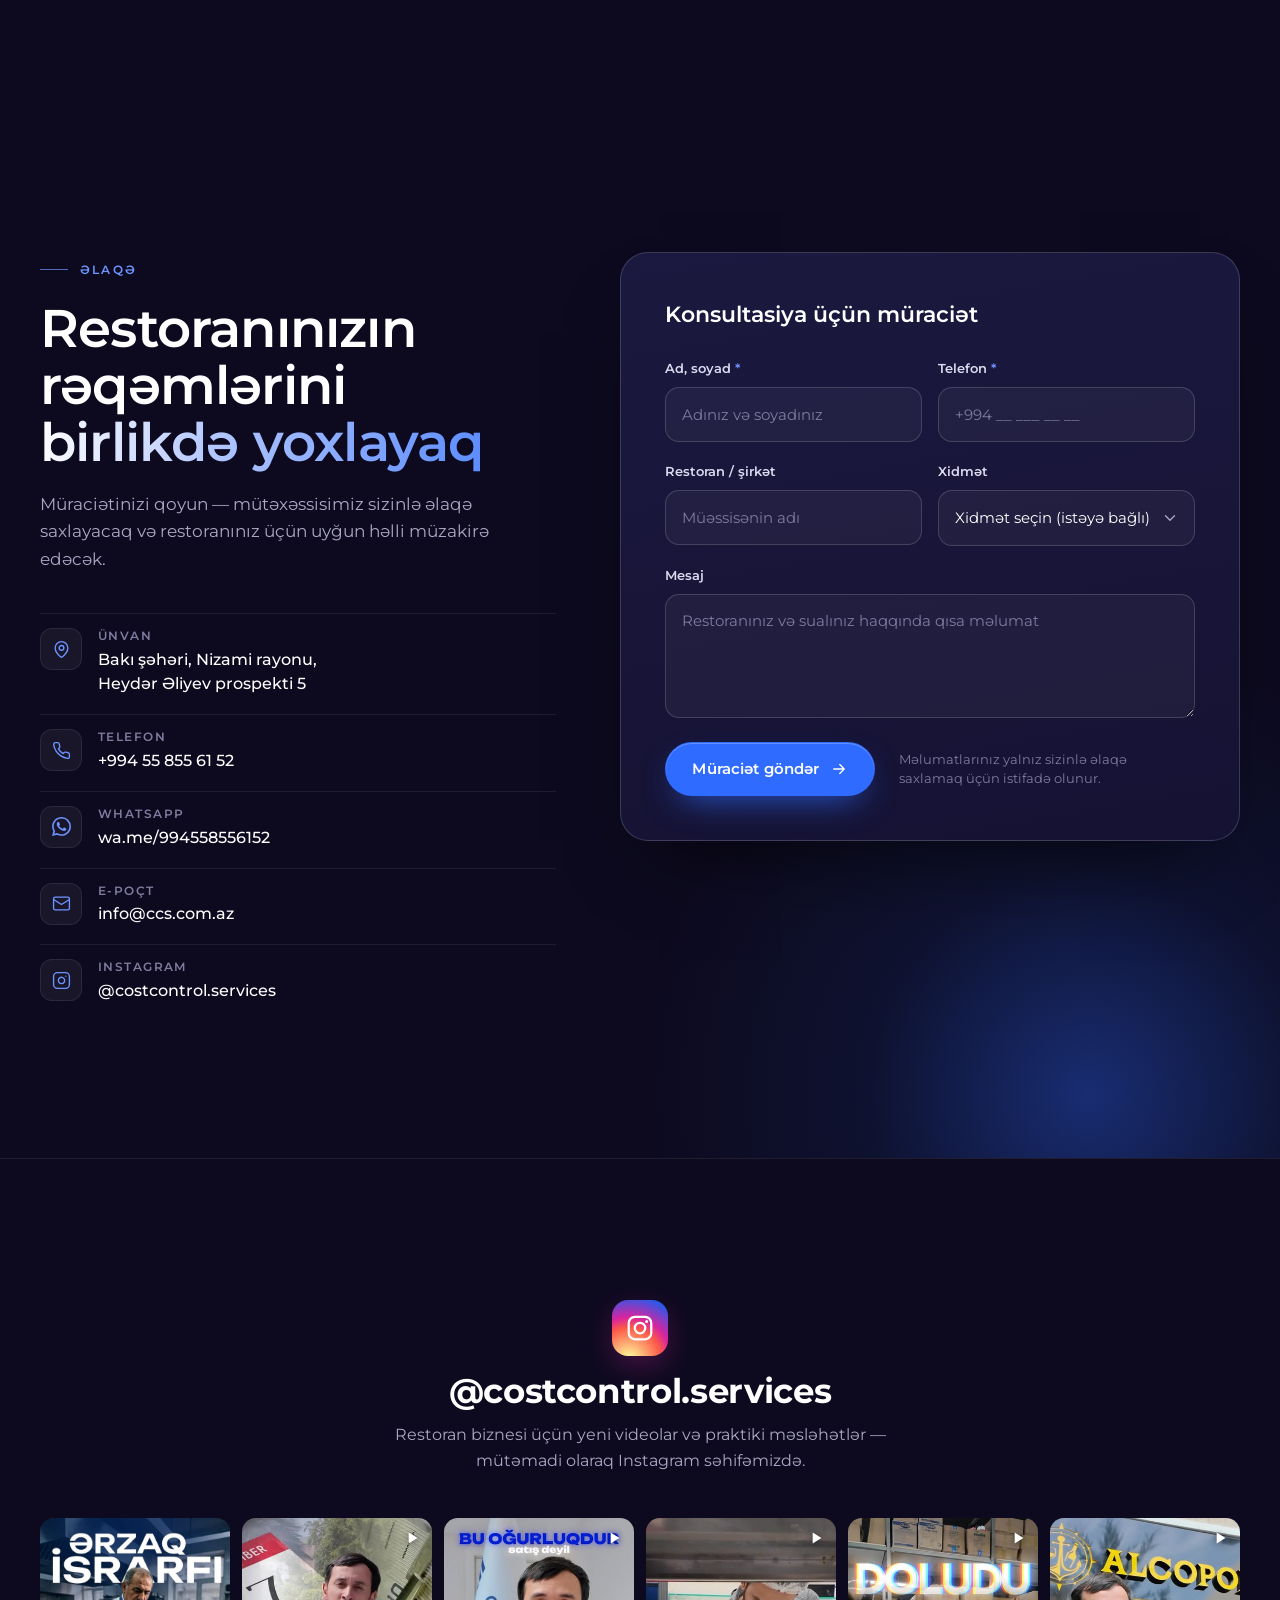
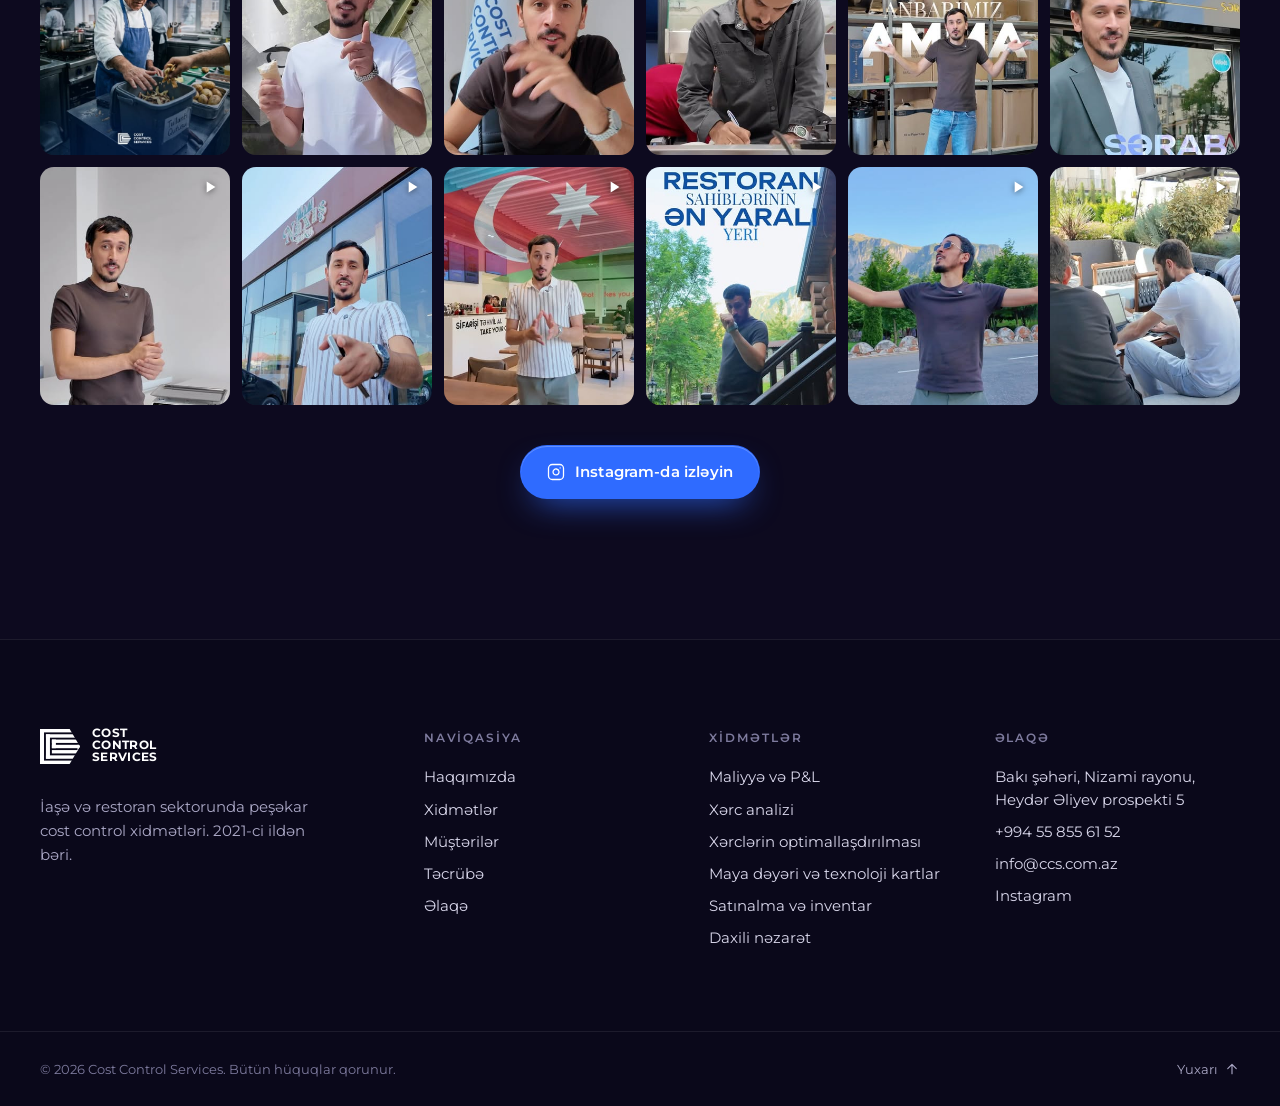
==== commit c5cbd62e: "Bust Cloudflare cache for CSS/JS on every deploy Cloudflare caches CSS/JS for hours, so visitors kep" ====
--- a/v1/index.html
+++ b/v1/index.html
@@ -13,8 +13,8 @@
   <link rel="preconnect" href="https://fonts.googleapis.com">
   <link rel="preconnect" href="https://fonts.gstatic.com" crossorigin>
   <link href="https://fonts.googleapis.com/css2?family=Montserrat:wght@400;500;600;700;800&display=swap" rel="stylesheet">
-  <link rel="stylesheet" href="../assets/css/instagram-feed.css">
-  <link rel="stylesheet" href="style.css">
+  <link rel="stylesheet" href="../assets/css/instagram-feed.css?v=dev">
+  <link rel="stylesheet" href="style.css?v=dev">
   <script>document.documentElement.classList.add('js');</script>
 </head>
 <body>
@@ -538,7 +538,7 @@
   <a href="../v3/">V3</a>
 </nav>
 
-<script src="script.js" defer></script>
-<script src="../assets/js/instagram-feed.js" defer></script>
+<script src="script.js?v=dev" defer></script>
+<script src="../assets/js/instagram-feed.js?v=dev" defer></script>
 </body>
 </html>
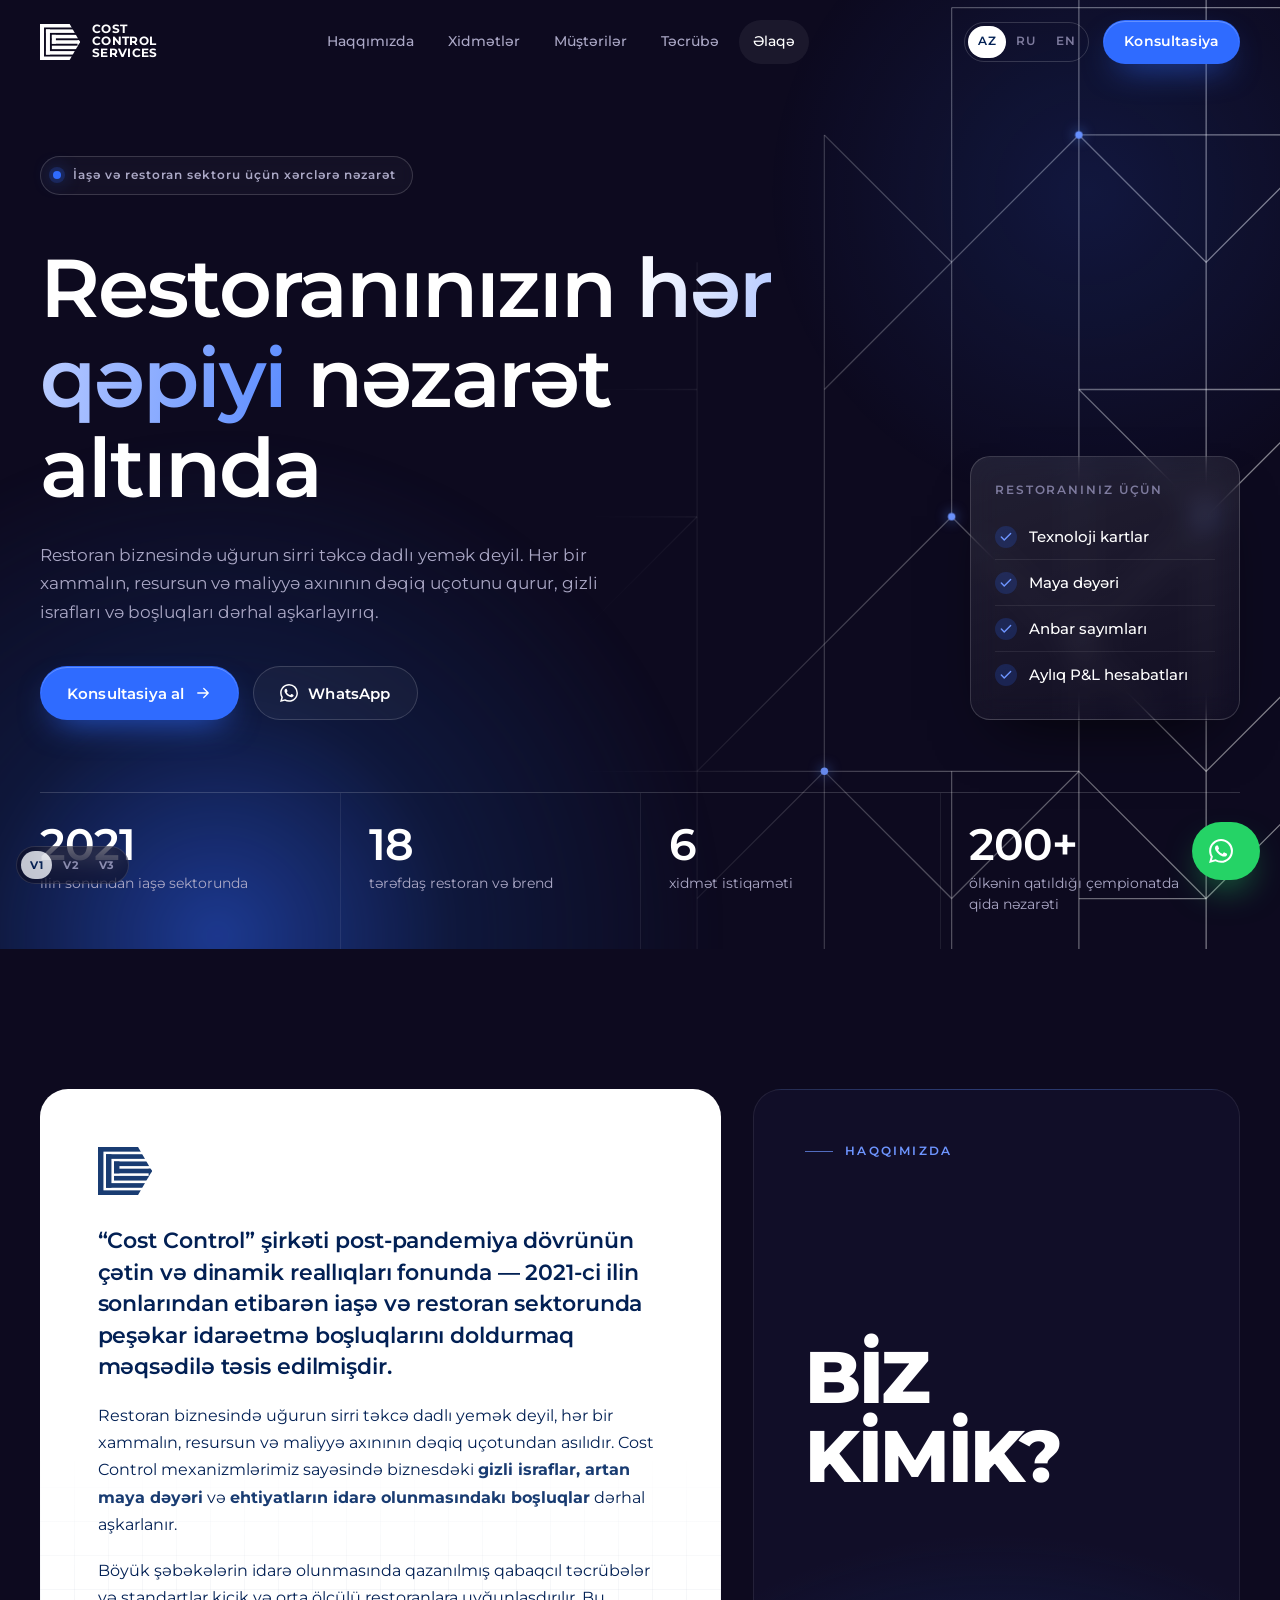
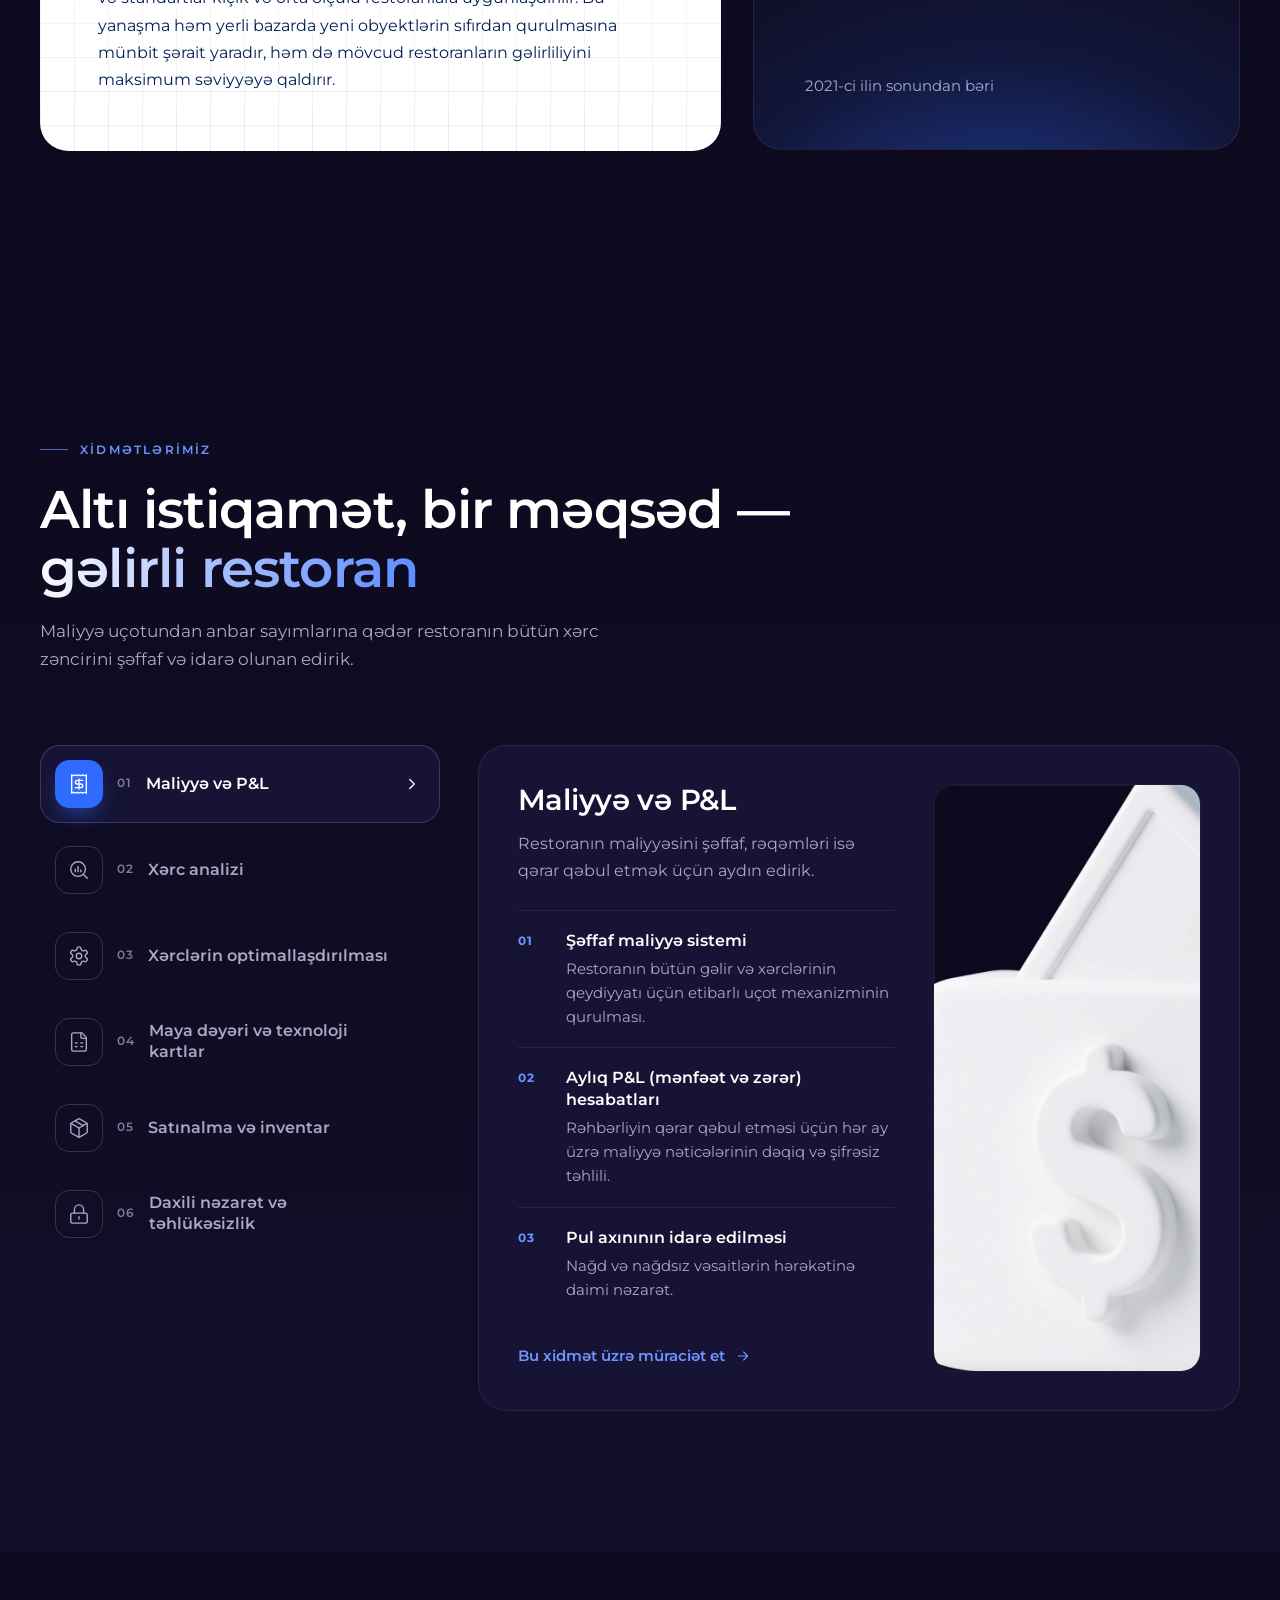
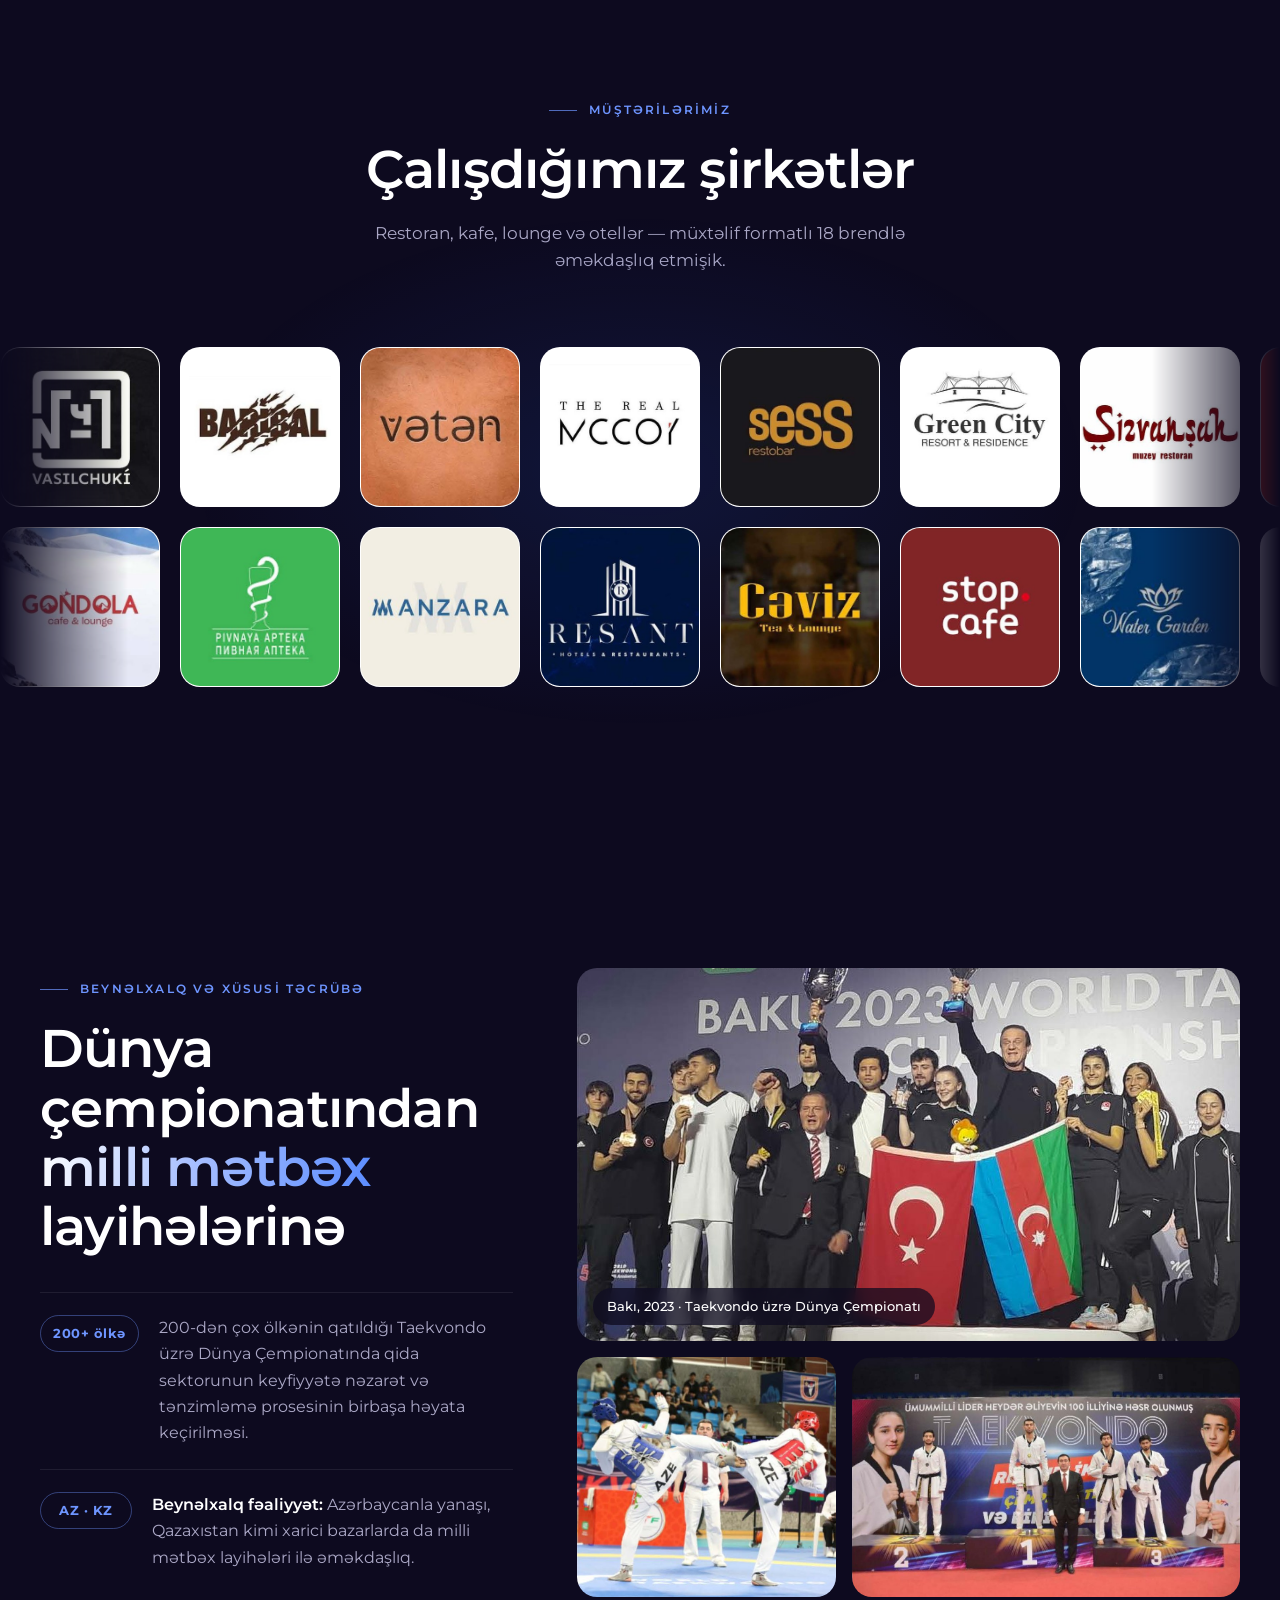
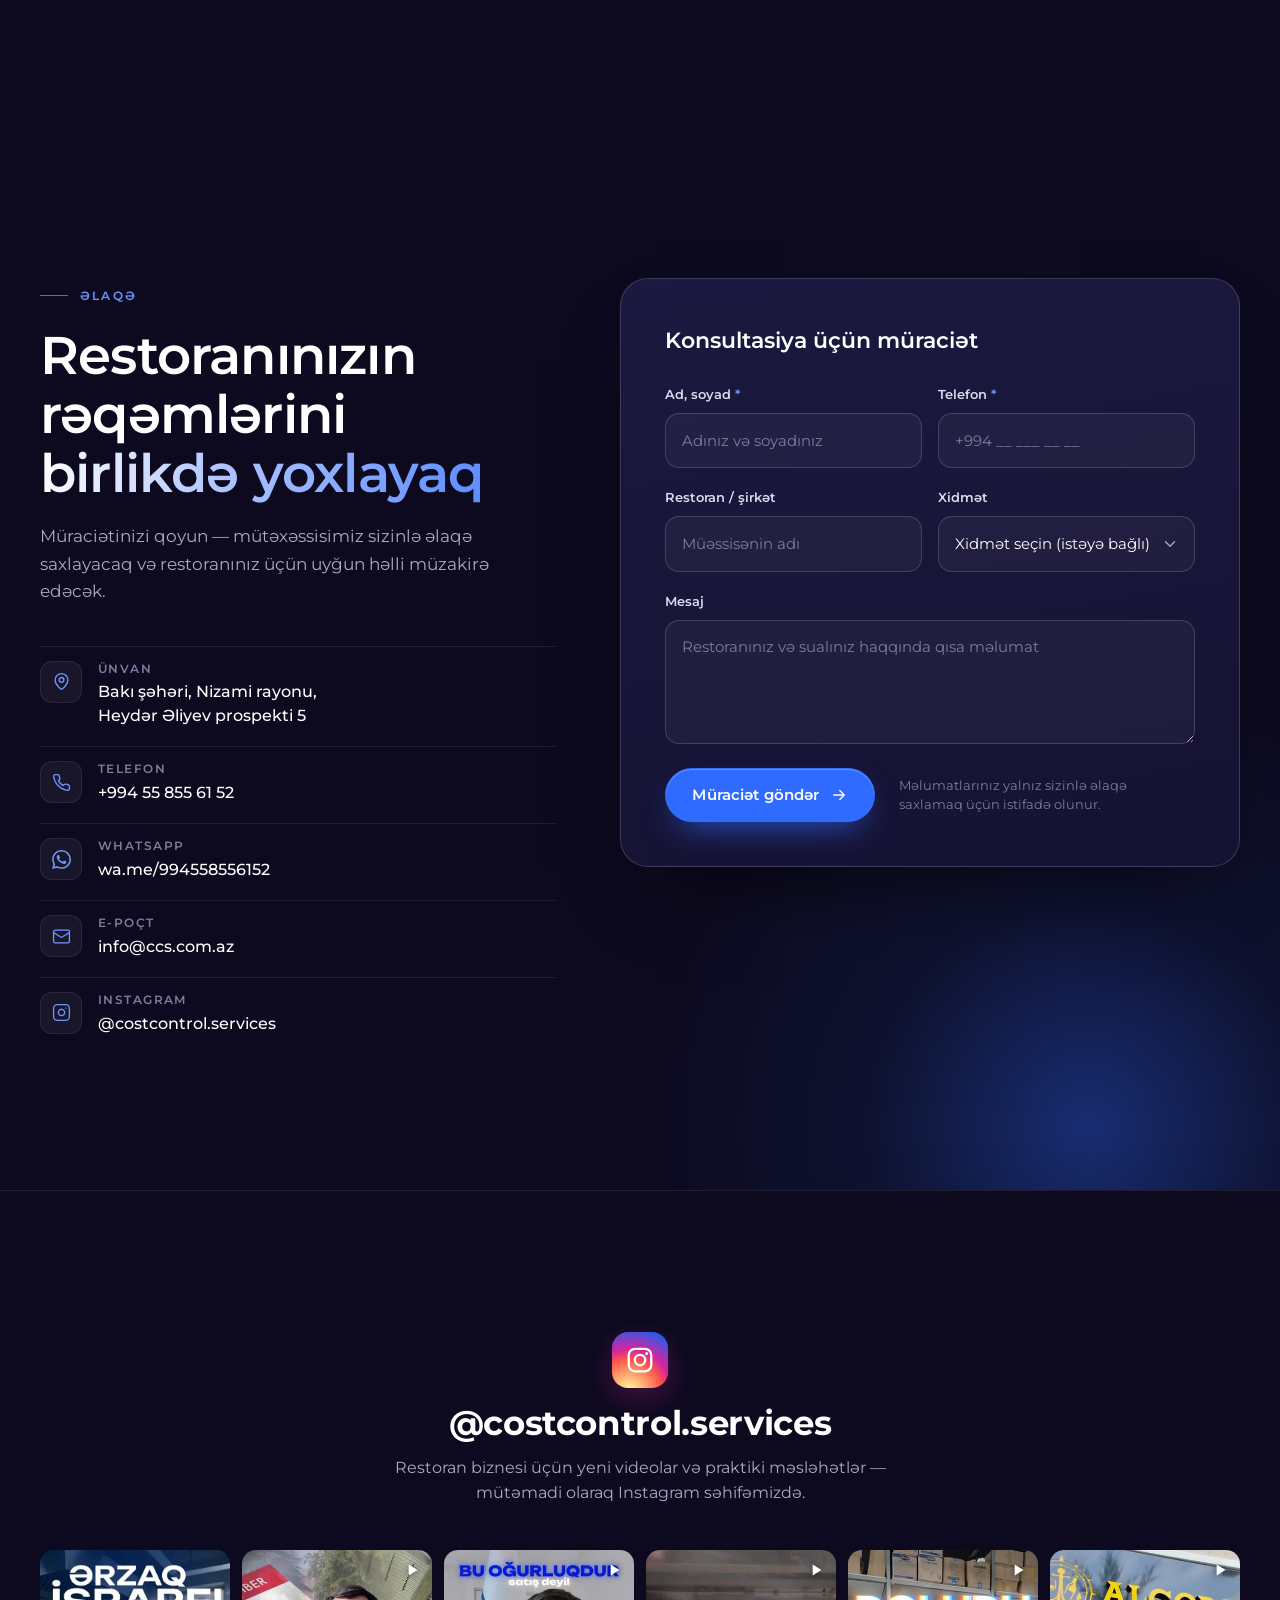
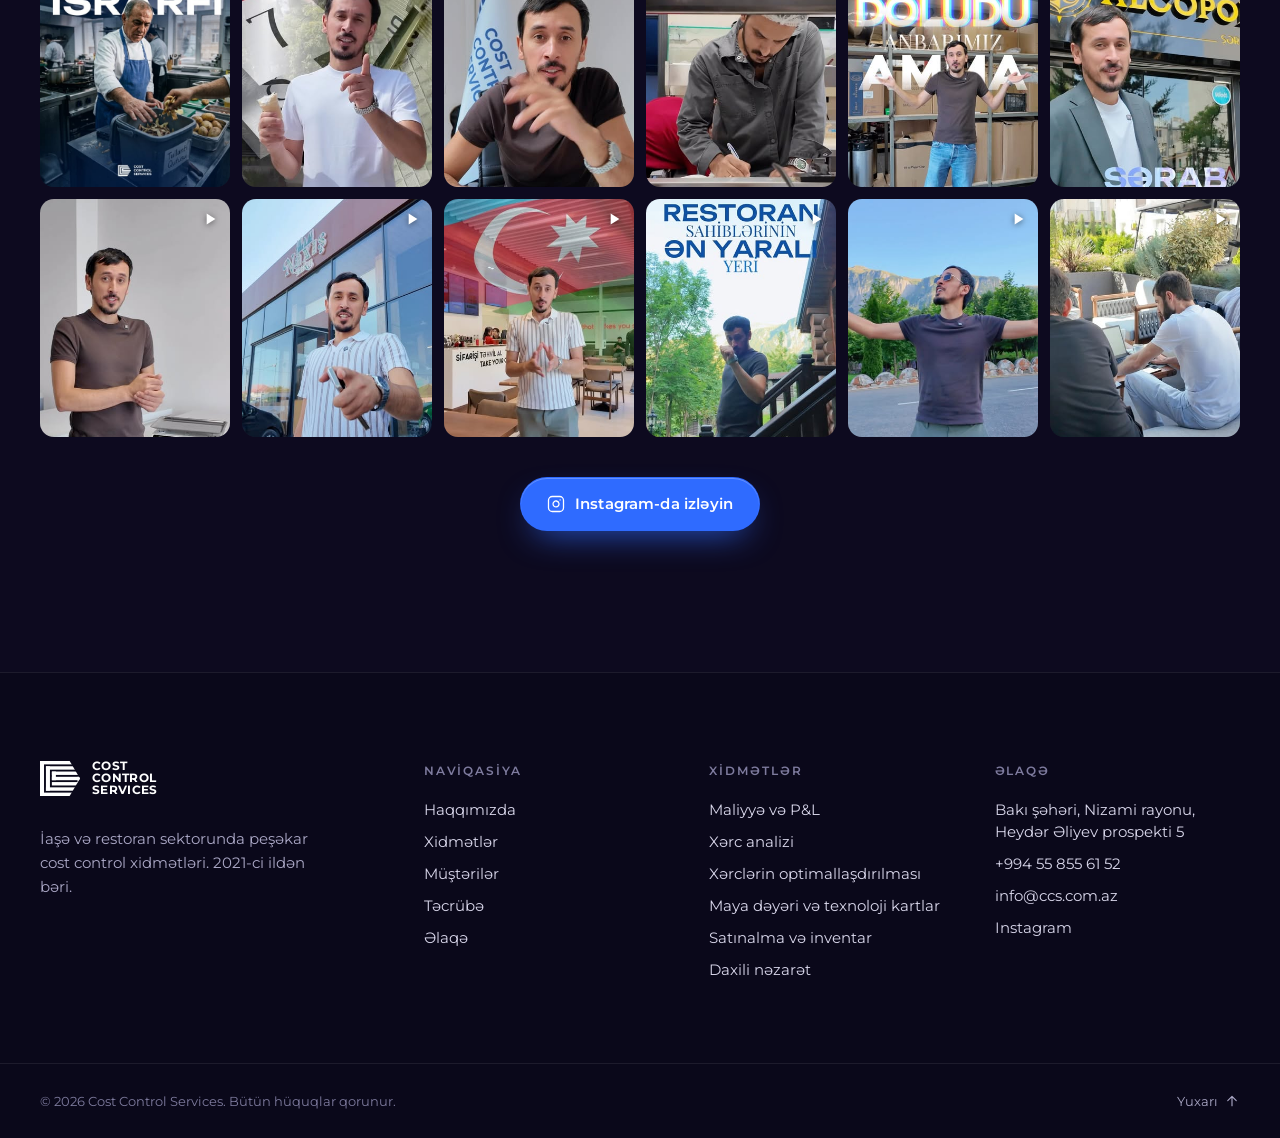
==== commit a9764203: "Add PHP admin panel and save contact form requests /admin/ in the alizadehgroup.net layout: dashboar" ====
--- a/v1/index.html
+++ b/v1/index.html
@@ -412,7 +412,9 @@
       </div>
 
       <!-- TODO (PHP): replace action="#" with the PHP handler and remove the JS demo submit -->
-      <form class="form" method="post" action="#" novalidate data-form data-reveal style="--delay:.1s">
+      <form class="form" method="post" action="/api/contact.php" novalidate data-form data-reveal style="--delay:.1s">
+        <input type="hidden" name="source" value="v1">
+        <div style="position:absolute;left:-9999px;width:1px;height:1px;overflow:hidden" aria-hidden="true"><label>Website <input type="text" name="website" tabindex="-1" autocomplete="off"></label></div>
         <div class="form__fields">
           <h3 class="form__title">Konsultasiya üçün müraciət</h3>
           <div class="field">
--- a/v1/style.css
+++ b/v1/style.css
@@ -152,7 +152,7 @@
   font-family: var(--font-head);
   font-weight: 600;
   font-size: clamp(2rem, 4.2vw, 3.3rem);
-  line-height: 1.08;
+  line-height: 1.12;
   letter-spacing: -.015em;
 }
 .section-lead {
@@ -427,7 +427,7 @@
   font-family: var(--font-head);
   font-weight: 600;
   font-size: clamp(2.5rem, 6.4vw, 5.6rem);
-  line-height: 1.02;
+  line-height: 1.1;
   letter-spacing: -.025em;
 }
 .hero__lead {
@@ -570,7 +570,7 @@
   font-weight: 800;
   text-transform: uppercase;
   font-size: clamp(3rem, 19cqi, 9.5rem);
-  line-height: .9;
+  line-height: 1.1;
   letter-spacing: -.035em;
   margin-top: 12px;
 }
